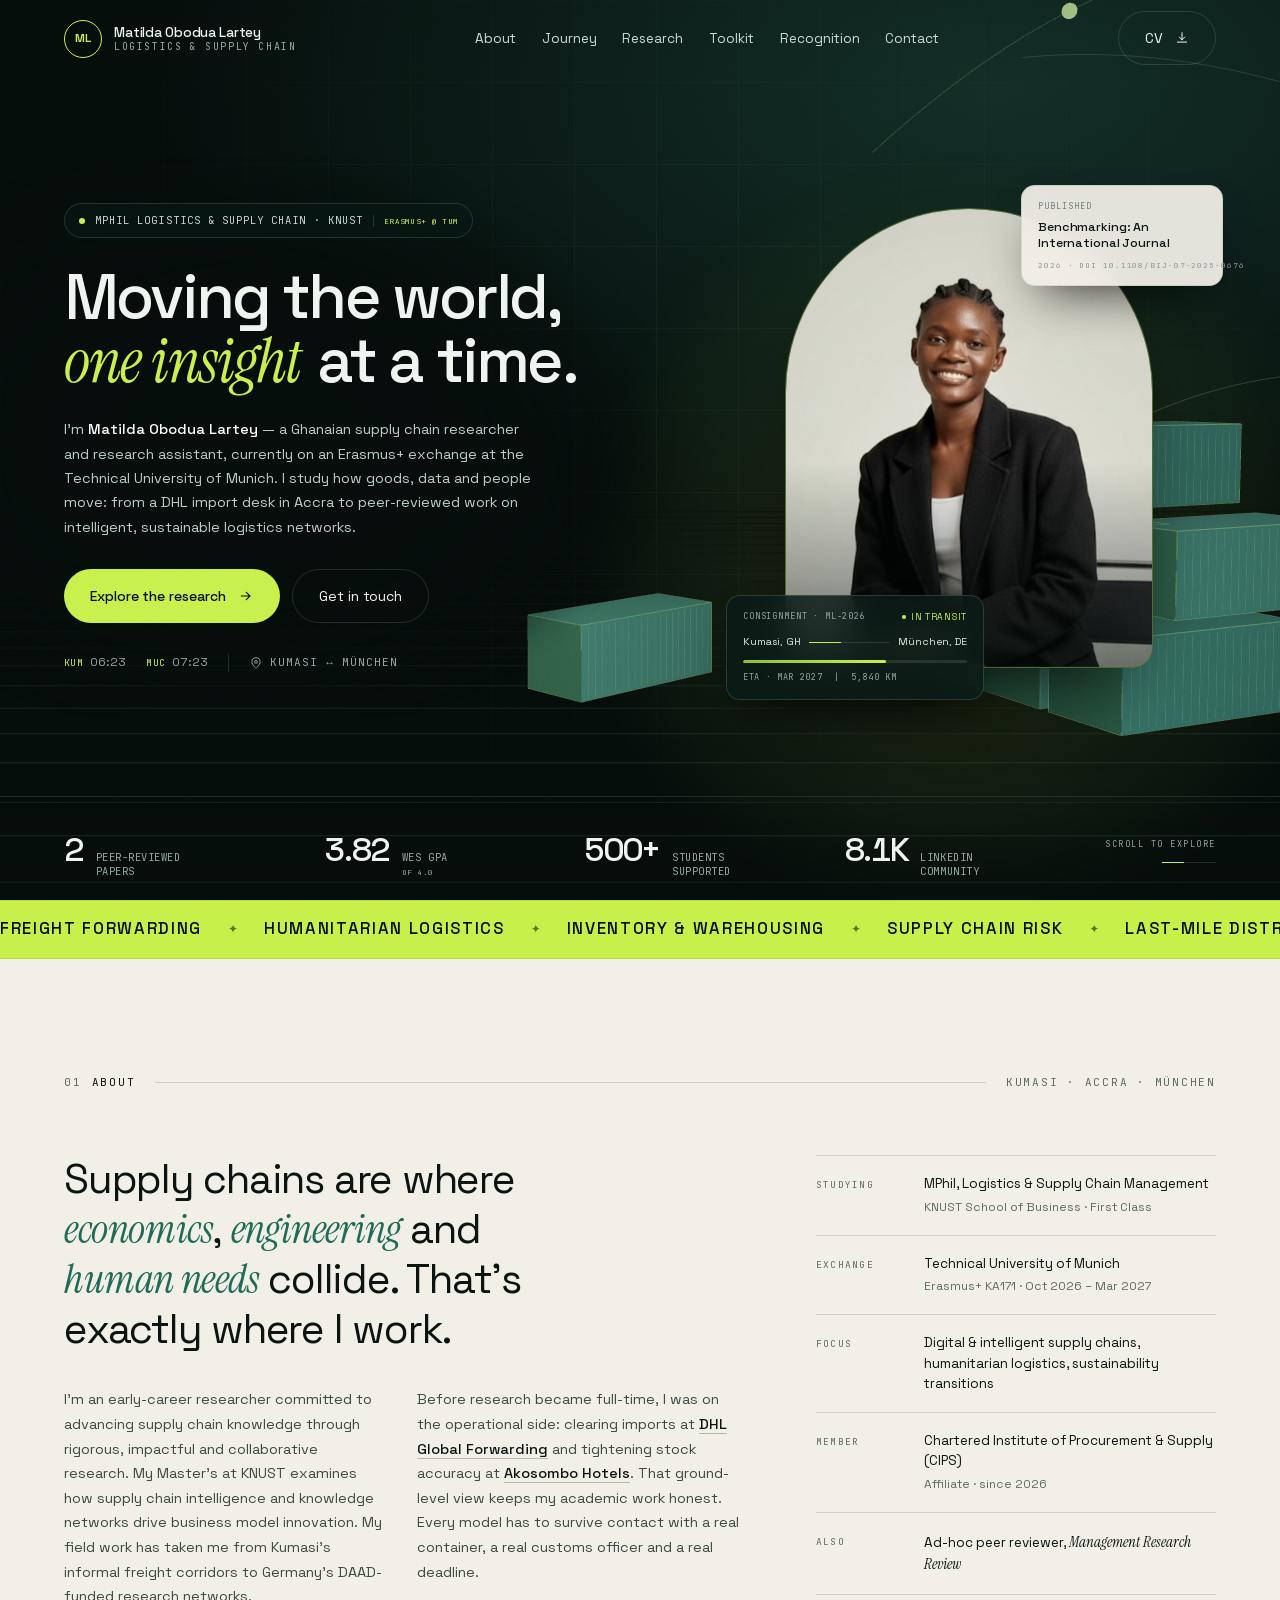
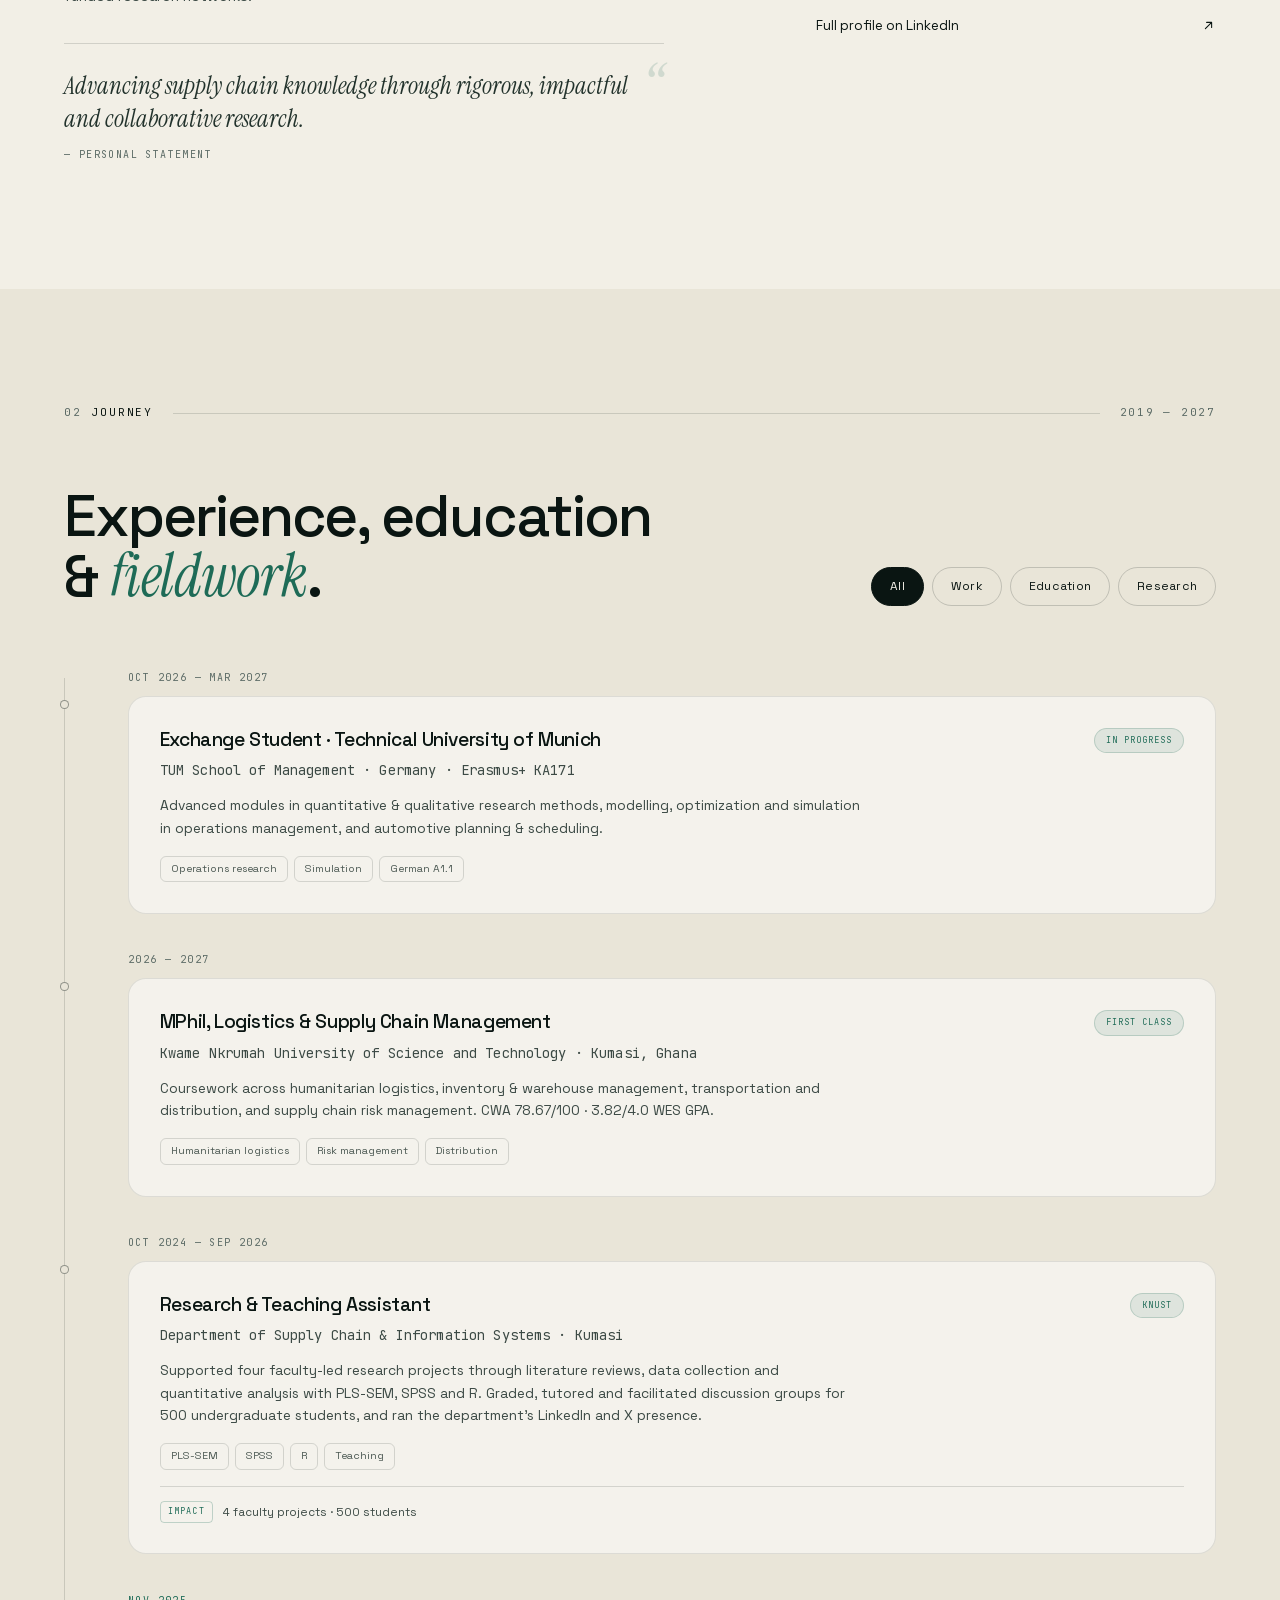
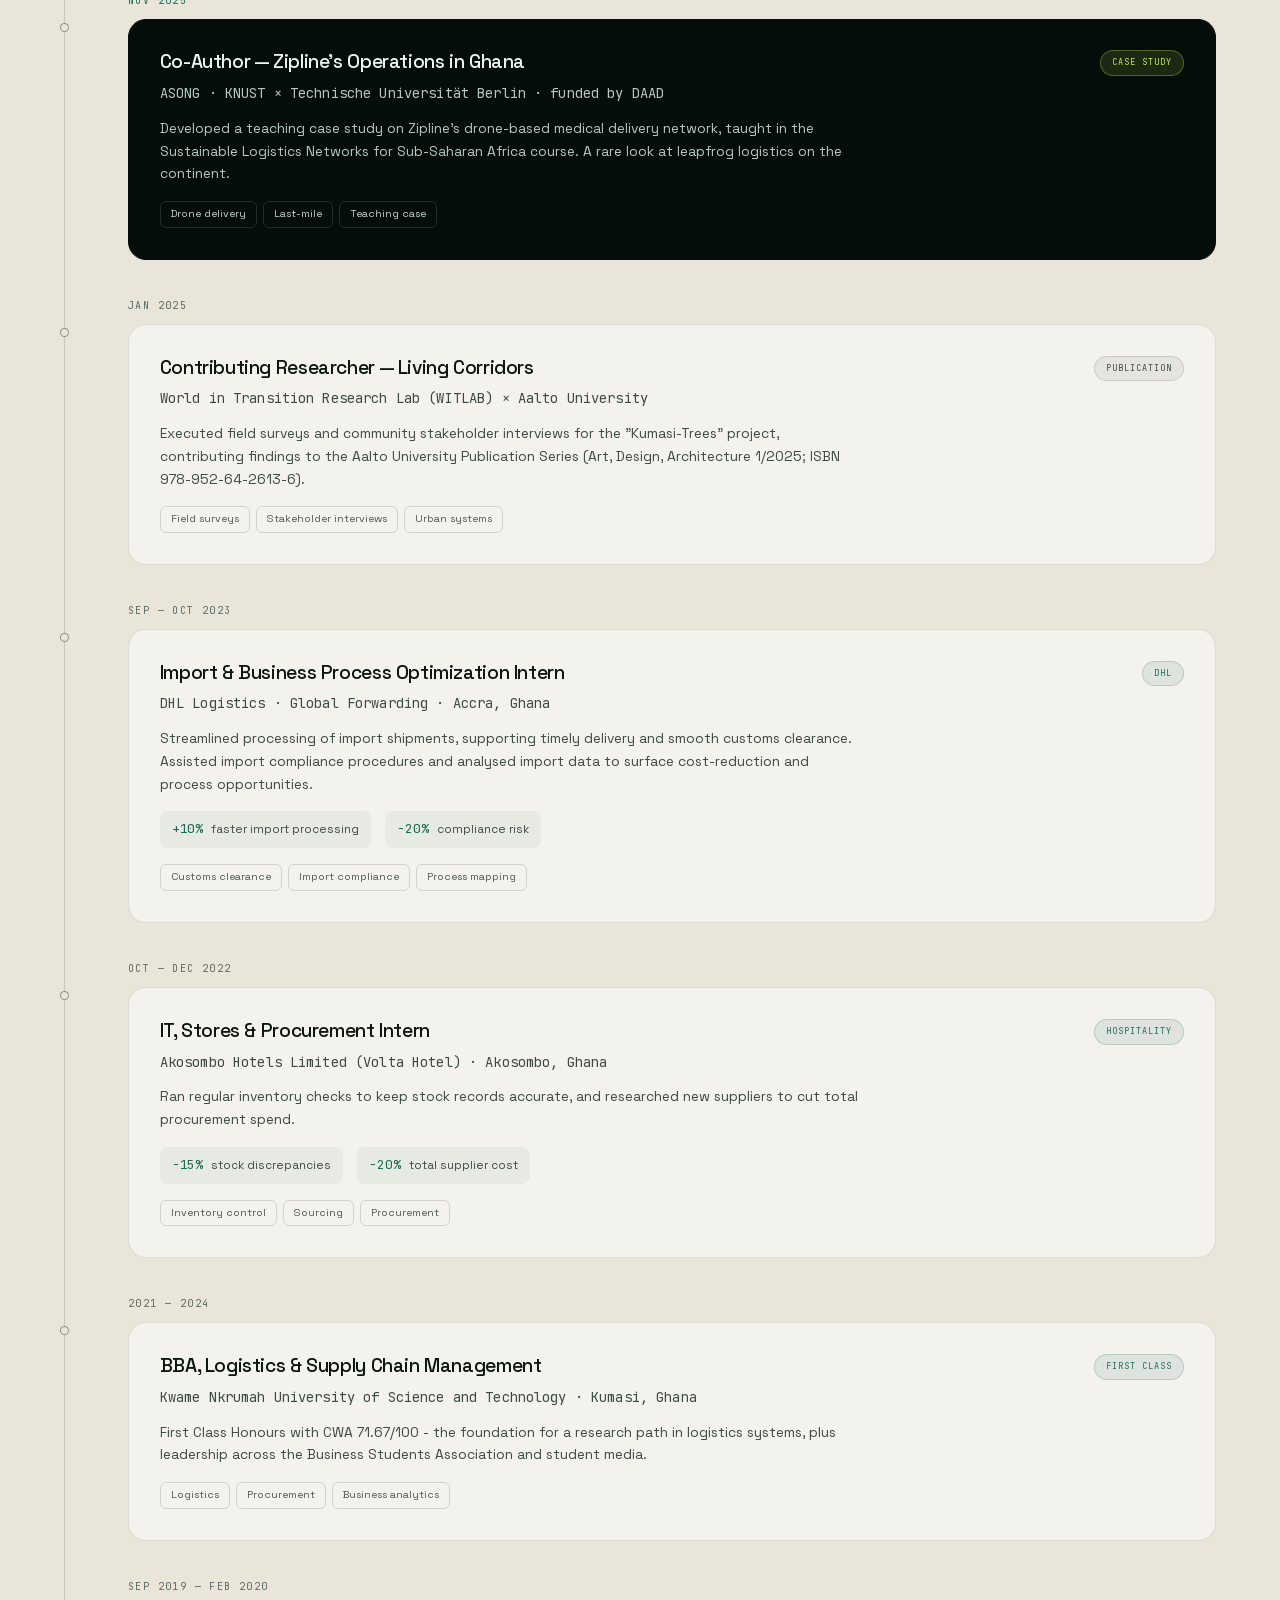
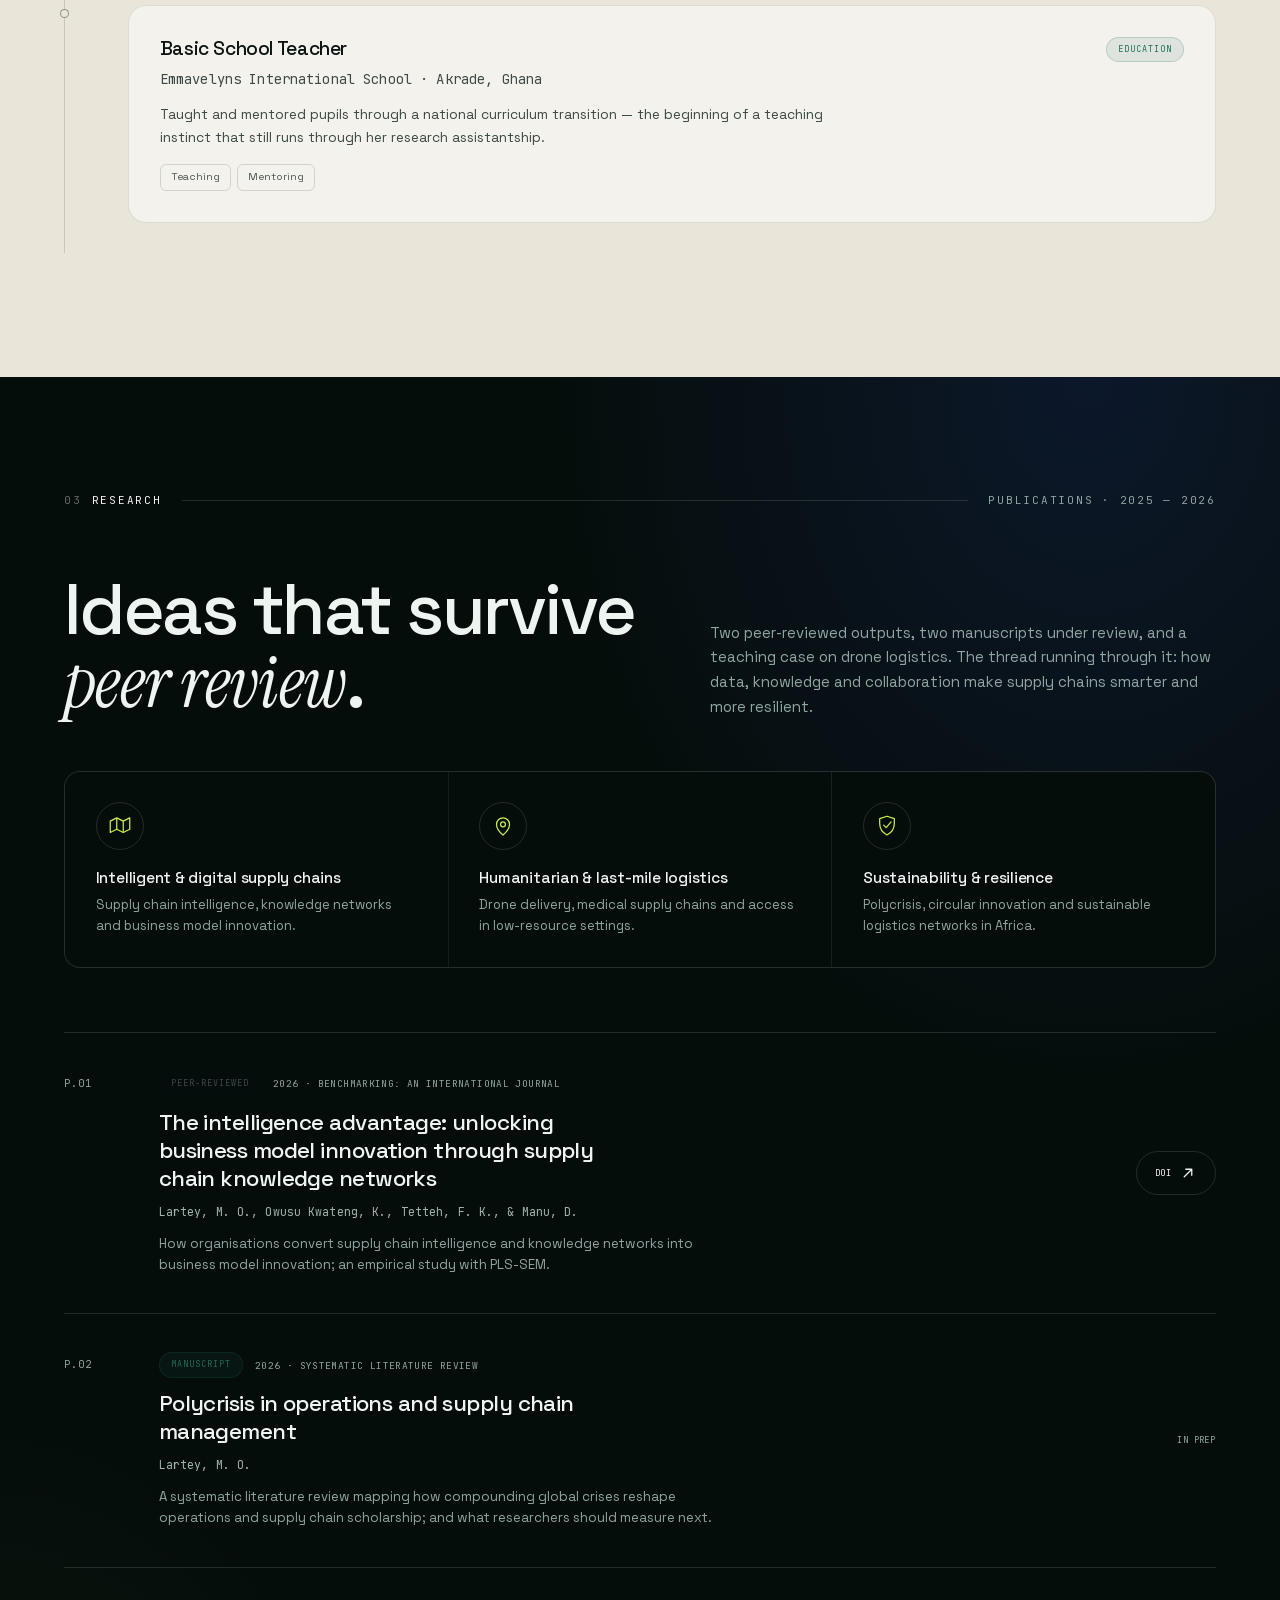
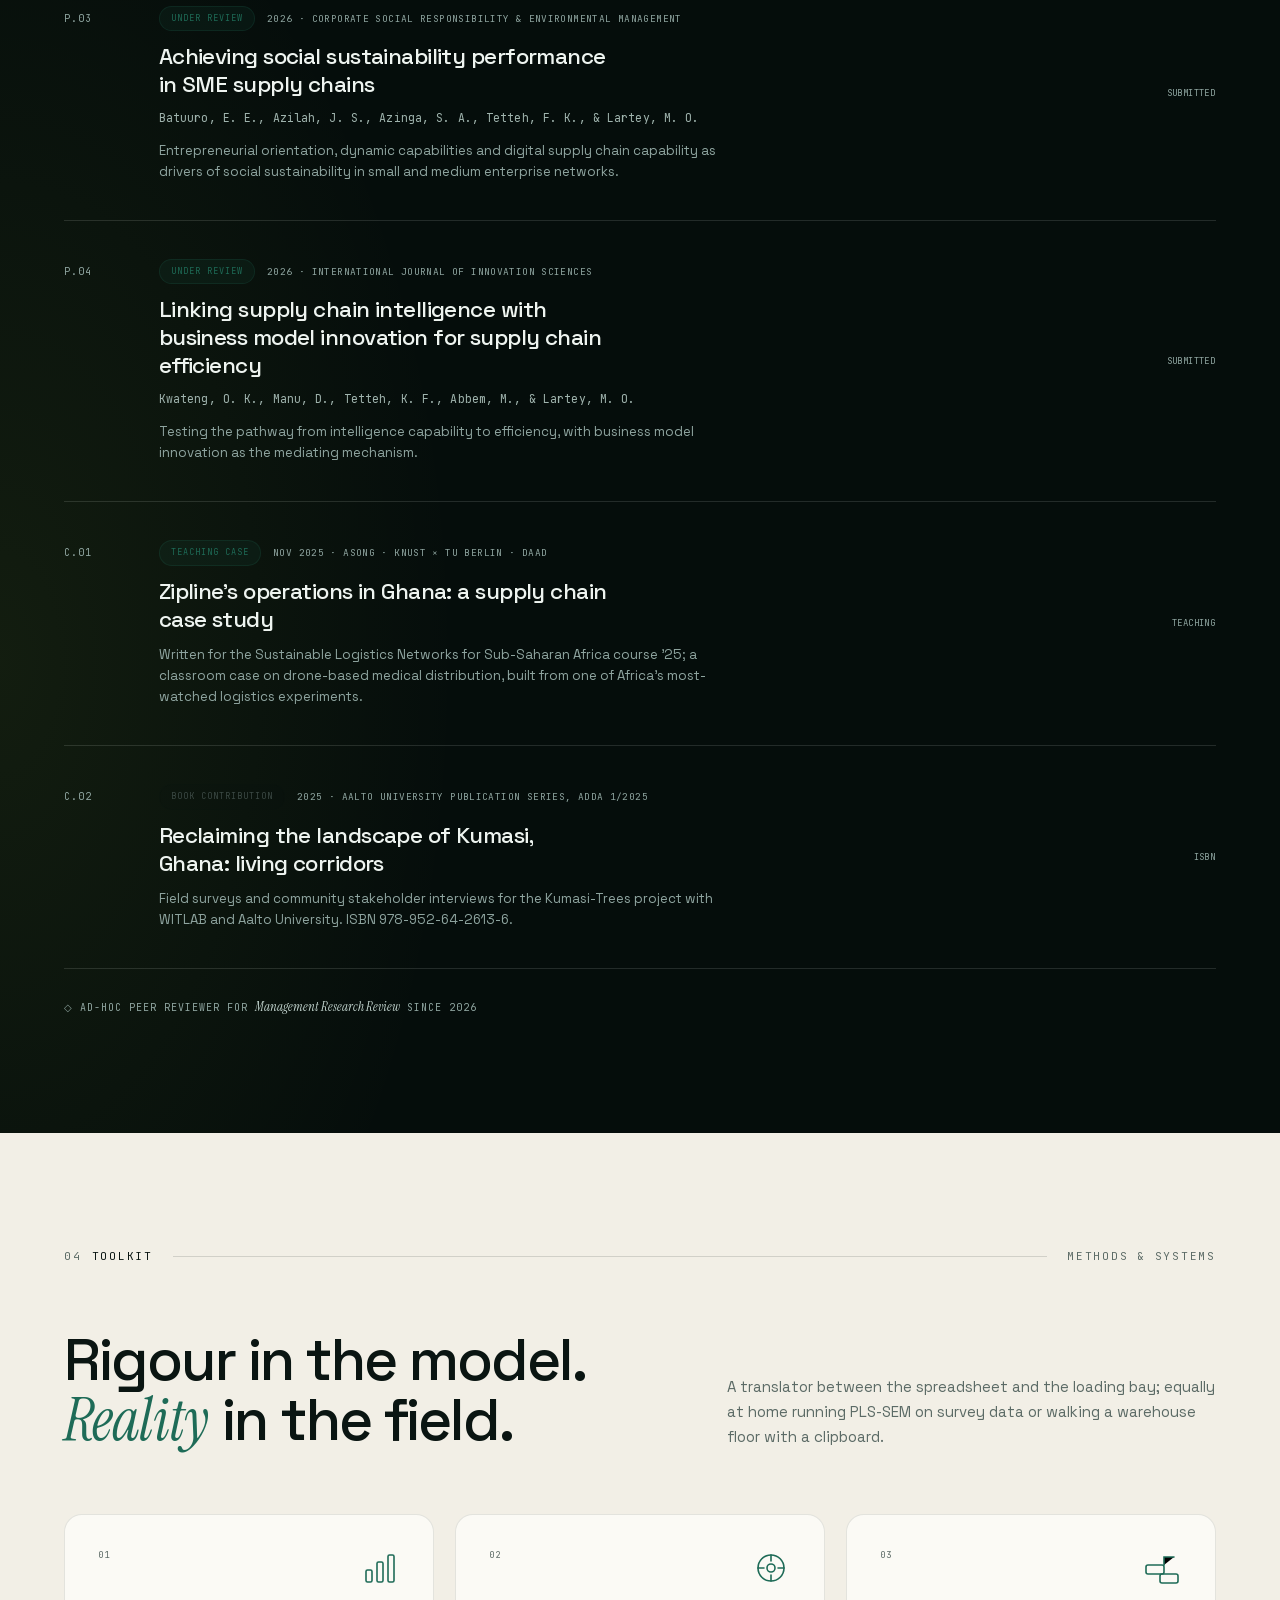
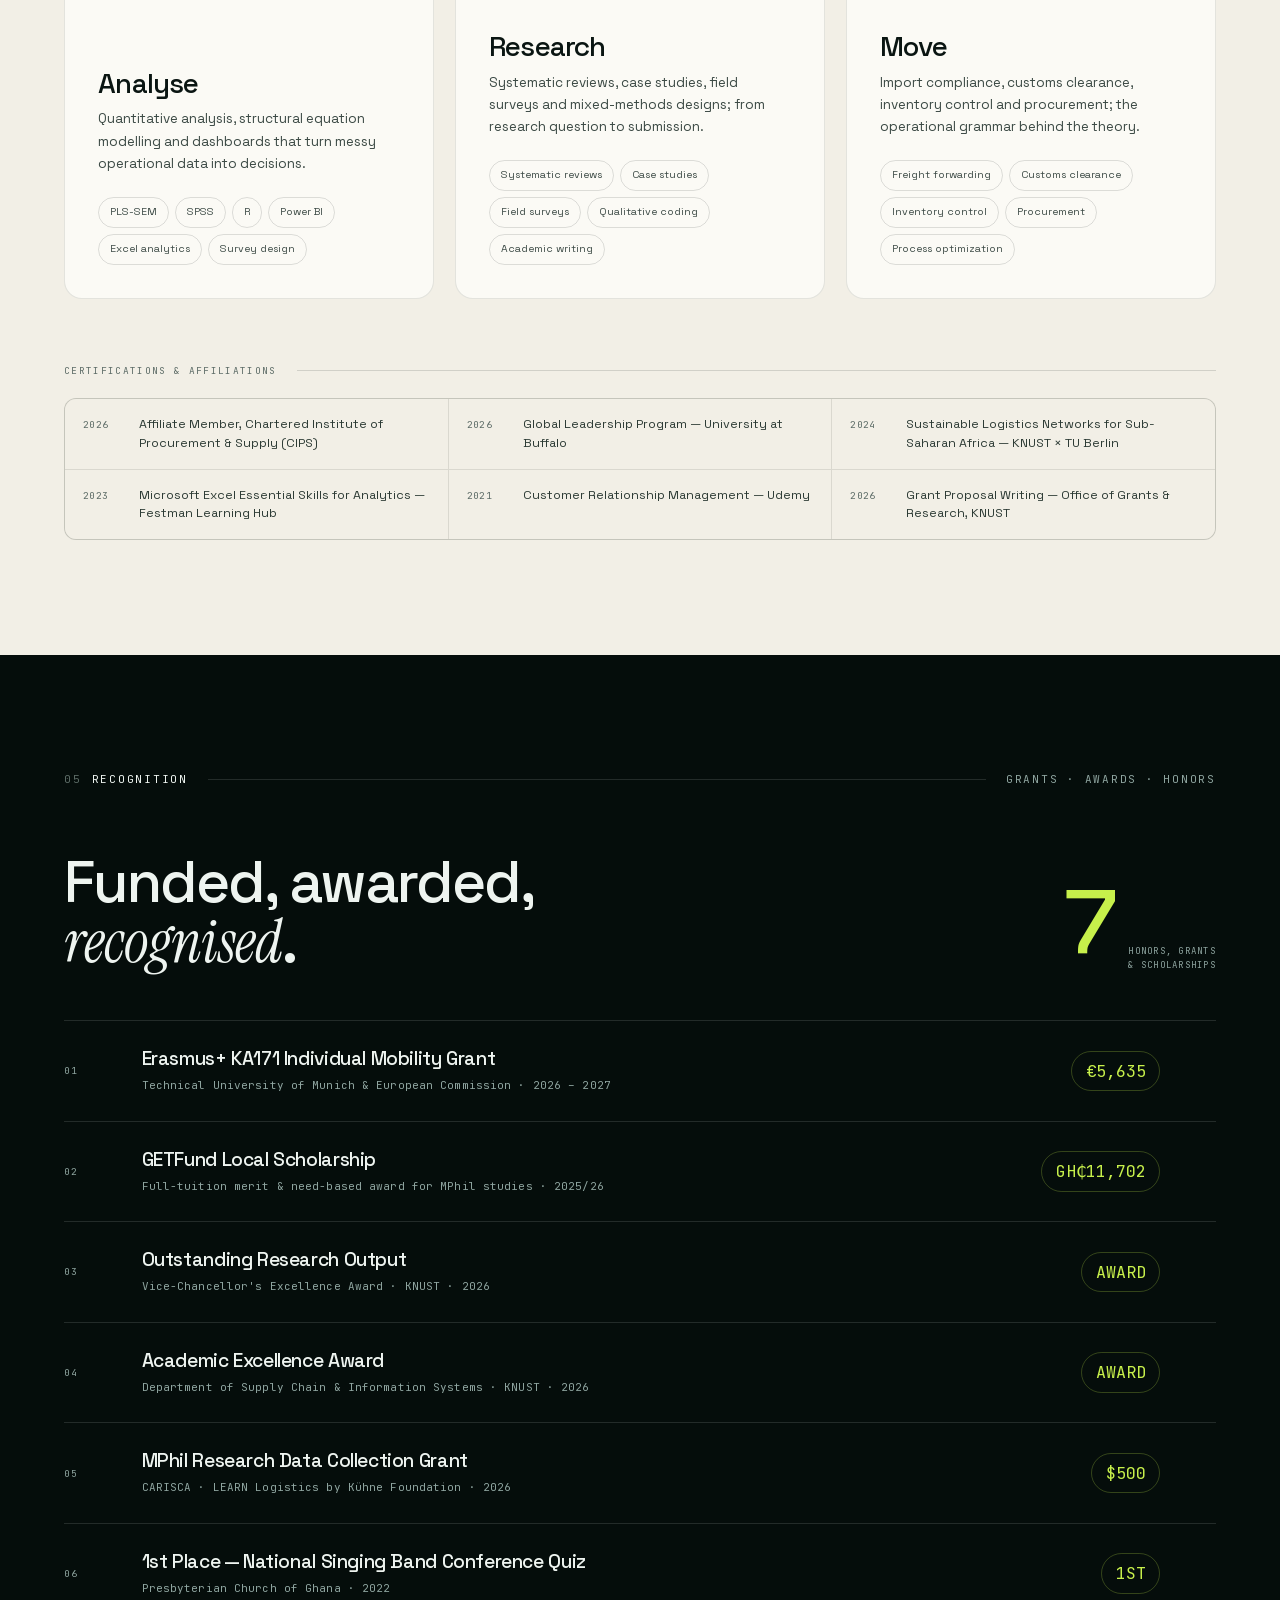
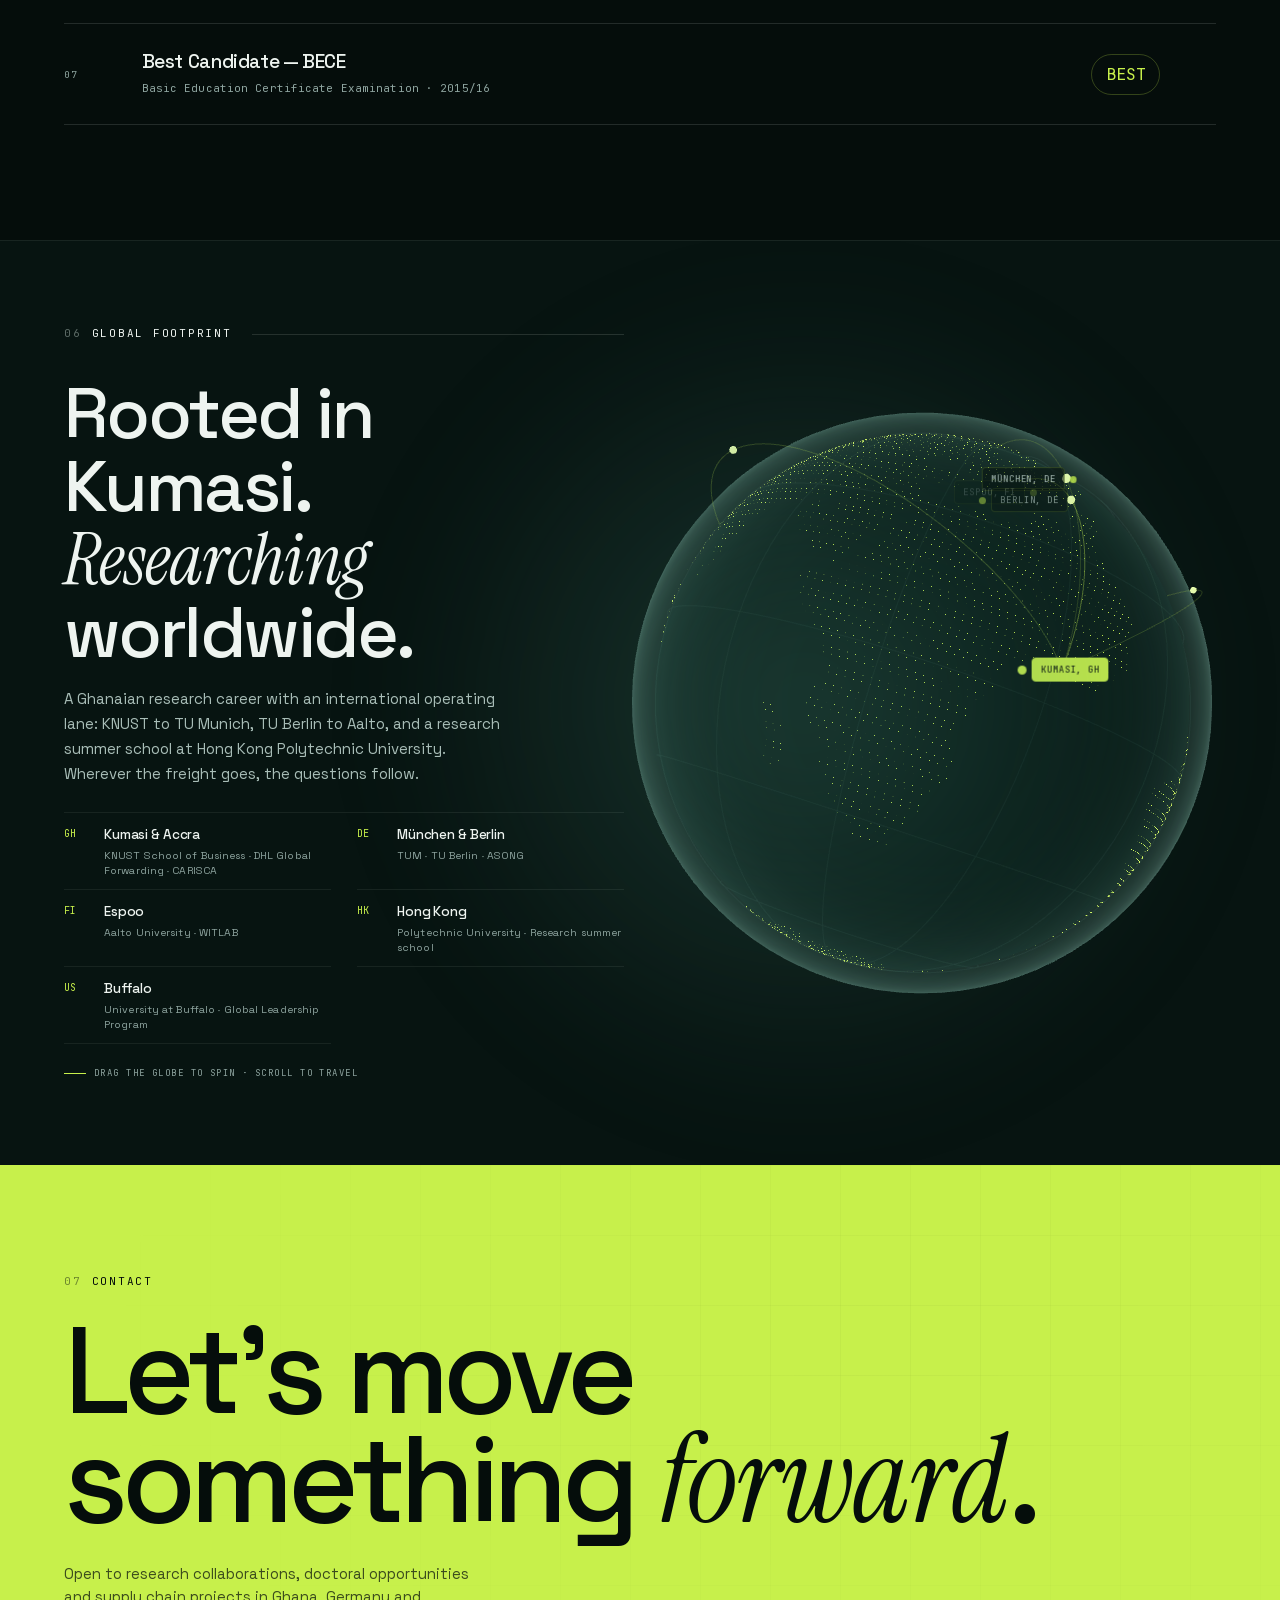
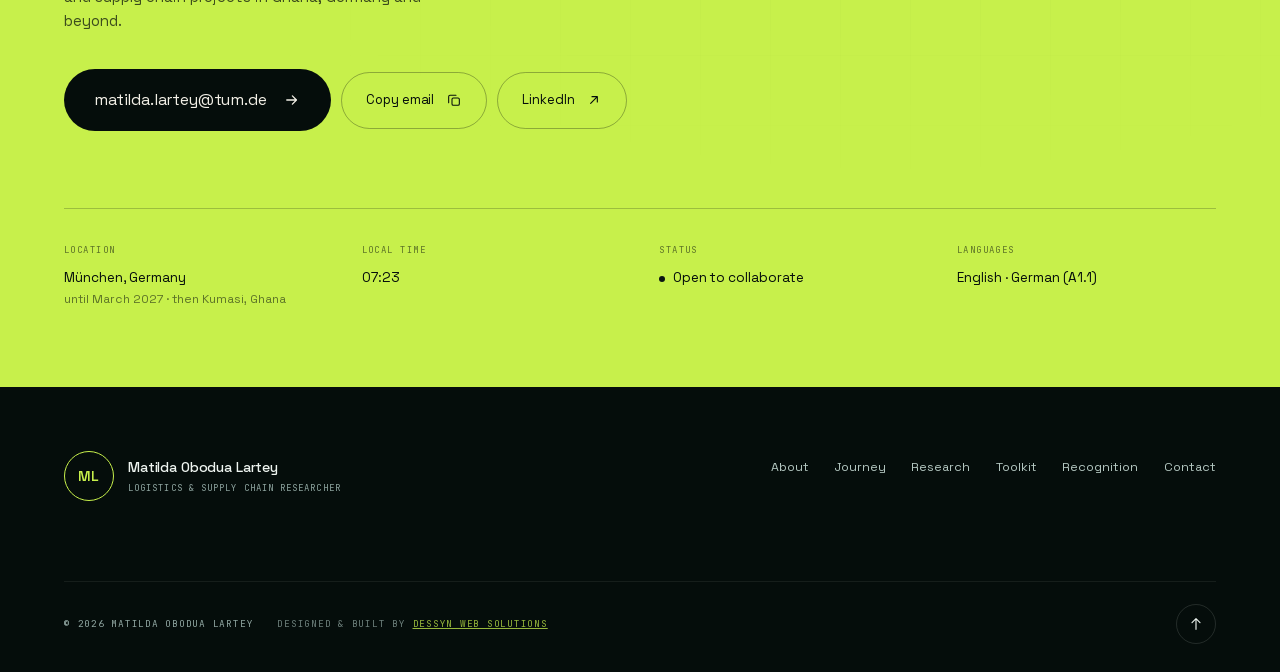
==== index.html @ 4ebda631 "Refactor code structure for improved readability and maintainability" ====
﻿<!DOCTYPE html>
<html lang="en">
<head>
<meta charset="utf-8">
<meta name="viewport" content="width=device-width, initial-scale=1">
<title>Matilda Obodua Lartey — Logistics & Supply Chain Researcher</title>
<meta name="description" content="Matilda Obodua Lartey — MPhil Logistics & Supply Chain Management researcher at KNUST, Erasmus+ exchange scholar at TU Munich. Research on intelligent, sustainable and resilient supply chains.">
<meta name="theme-color" content="#050D0B">
<meta property="og:title" content="Matilda Obodua Lartey — Logistics & Supply Chain Researcher">
<meta property="og:description" content="Moving the world, one link at a time. Research, freight operations and supply chain insight from Accra to Munich.">
<meta property="og:type" content="website">
<link rel="icon" href="data:image/svg+xml,%3Csvg xmlns='http://www.w3.org/2000/svg' viewBox='0 0 64 64'%3E%3Crect width='64' height='64' rx='16' fill='%23050D0B'/%3E%3Cpath d='M14 46V18h6l12 16 12-16h6v28h-6V29L32 44 20 29v17z' fill='%23C7F04B'/%3E%3C/svg%3E">
<link rel="stylesheet" href="src/fonts.css">
<link rel="stylesheet" href="src/styles.css">
</head>
<body>

<div class="grain" aria-hidden="true"></div>

<!-- ============ PRELOADER ============ -->
<div class="preloader" id="preloader" aria-hidden="true">
  <div class="pre-inner">
    <div class="pre-mark">
      <span class="pre-name">Matilda Obodua Lartey</span>
      <span class="pre-meta">Logistics &amp; Supply Chain · Portfolio 2026</span>
    </div>
    <div class="pre-bar"><span id="preBar"></span></div>
    <div class="pre-foot">
      <span id="preNum">00</span>
      <span class="pre-tag">Routing your visit…</span>
    </div>
  </div>
</div>

<div class="progress" aria-hidden="true"><span id="scrollProgress"></span></div>

<!-- ============ NAV ============ -->
<header class="nav" id="nav">
  <a class="brand" href="#top" aria-label="Matilda Obodua Lartey — home">
    <span class="brand-mark">ML</span>
    <span class="brand-text">
      <strong>Matilda Obodua Lartey</strong>
      <em>Logistics &amp; Supply Chain</em>
    </span>
  </a>

  <nav class="nav-links" aria-label="Primary">
    <a href="#about">About</a>
    <a href="#journey">Journey</a>
    <a href="#research">Research</a>
    <a href="#toolkit">Toolkit</a>
    <a href="#recognition">Recognition</a>
    <a href="#contact">Contact</a>
  </nav>
<div class="nav-actions">
  <a class="btn btn-cv"
     href="public/Matilda_Obodua_Lartey_CV.pdf"
     download="Matilda_Obodua_Lartey_CV.pdf"
     data-magnetic>
      <span>CV</span>
      <svg viewBox="0 0 24 24" width="14" height="14" aria-hidden="true"><path d="M12 3v12m0 0 4.5-4.5M12 15l-4.5-4.5M4 19h16" fill="none" stroke="currentColor" stroke-width="1.7" stroke-linecap="round" stroke-linejoin="round"/></svg>
    </a>
    <button class="burger" id="burger" aria-label="Open menu" aria-expanded="false">
      <span></span><span></span>
    </button>
  </div>
</header>

<div class="menu" id="menu" aria-hidden="true">
  <div class="menu-inner">
    <a href="#about"><span>01</span>About</a>
    <a href="#journey"><span>02</span>Journey</a>
    <a href="#research"><span>03</span>Research</a>
    <a href="#toolkit"><span>04</span>Toolkit</a>
    <a href="#recognition"><span>05</span>Recognition</a>
    <a href="#contact"><span>06</span>Contact</a>
  </div>
  <div class="menu-foot">
    <a href="mailto:matilda.lartey@tum.de">matilda.lartey@tum.de</a>
    <a href="https://www.linkedin.com/in/matilda-obodua-lartey/" target="_blank" rel="noopener">LinkedIn ↗</a>
  </div>
</div>

<main id="top">

<!-- ============ HERO ============ -->
<section class="hero" id="hero">
  <div class="hero-canvas" id="heroCanvas" aria-hidden="true"></div>
  <div class="hero-glow" aria-hidden="true"></div>
  <div class="hero-grid" aria-hidden="true"></div>

  <div class="wrap hero-wrap">
    <div class="hero-copy">
      <div class="eyebrow reveal" data-d="0">
        <span class="dot-live"></span>
        <span>MPhil Logistics &amp; Supply Chain · KNUST</span>
        <span class="sep"></span>
        <span class="mono">Erasmus+ @ TUM</span>
      </div>

      <h1 class="hero-title">
        <span class="line"><span class="w" data-d="0">Moving</span> <span class="w" data-d="1">the</span> <span class="w" data-d="2">world,</span></span>
        <span class="line"><span class="w serif" data-d="3">one&nbsp;insight</span> <span class="w" data-d="4">at</span> <span class="w" data-d="5">a</span> <span class="w" data-d="6">time.</span></span>
      </h1>

      <p class="hero-lead reveal" data-d="6">
        I'm <strong>Matilda Obodua Lartey</strong> — a Ghanaian supply chain researcher and
        research assistant, currently on an Erasmus+ exchange at the Technical University of Munich.
        I study how goods, data and people move: from a DHL import desk in Accra to peer-reviewed
        work on intelligent, sustainable logistics networks.
      </p>

      <div class="hero-cta reveal" data-d="7">
        <a class="btn btn-primary" href="#research" data-magnetic>
          <span>Explore the research</span>
          <svg viewBox="0 0 24 24" width="16" height="16" aria-hidden="true"><path d="M5 12h13m0 0-5.5-5.5M18 12l-5.5 5.5" fill="none" stroke="currentColor" stroke-width="1.7" stroke-linecap="round" stroke-linejoin="round"/></svg>
        </a>
        <a class="btn btn-ghost" href="#contact" data-magnetic>
          <span>Get in touch</span>
        </a>
      </div>

      <div class="hero-meta reveal" data-d="8">
        <div class="clock"><span class="mono">KUM</span> <span id="clockAccra">--:--</span></div>
        <div class="clock"><span class="mono">MUC</span> <span id="clockMunich">--:--</span></div>
        <div class="meta-note">
          <svg viewBox="0 0 24 24" width="14" height="14" aria-hidden="true"><path d="M12 21s7-5.6 7-11a7 7 0 1 0-14 0c0 5.4 7 11 7 11Z" fill="none" stroke="currentColor" stroke-width="1.6"/><circle cx="12" cy="10" r="2.4" fill="none" stroke="currentColor" stroke-width="1.6"/></svg>
          Kumasi ↔ München
        </div>
      </div>
    </div>

    <div class="hero-visual">
      <div class="portrait-wrap reveal-visual">
        <div class="portrait-card" id="portraitCard">
          <div class="portrait-img">
            <img src="public/img/portrait-4x5.jpg" alt="Portrait of Matilda Obodua Lartey" width="1000" height="1250" fetchpriority="high">
          </div>
          <div class="portrait-sheen" aria-hidden="true"></div>
          <div class="portrait-tag"><span class="dot-live"></span> Open to research collaborations</div>
        </div>

        <div class="float-card shipment" data-float>
          <div class="ship-head">
            <span class="mono">CONSIGNMENT · ML-2026</span>
            <span class="status">In transit</span>
          </div>
          <div class="ship-route">
            <span>Kumasi, GH</span>
            <span class="route-line"><i></i></span>
            <span>München, DE</span>
          </div>
          <div class="ship-bar"><span style="width:64%"></span></div>
          <div class="ship-foot mono">ETA · MAR 2027 &nbsp;|&nbsp; 5,840 km</div>
        </div>

        <div class="float-card badge-pub" data-float>
          <span class="mono">PUBLISHED</span>
          <strong>Benchmarking: An<br>International Journal</strong>
          <span class="mono dim">2026 · DOI 10.1108/BIJ-07-2025-0676</span>
        </div>
      </div>
    </div>
  </div>

  <div class="hero-stats">
    <div class="wrap stats-wrap">
      <div class="stat" data-reveal>
        <span class="stat-num" data-count="2" data-suffix="">0</span>
        <span class="stat-label">Peer-reviewed<br>papers</span>
      </div>
      <div class="stat" data-reveal data-d="1">
        <span class="stat-num" data-count="3.82" data-decimals="2">0</span>
        <span class="stat-label">WES GPA<br><span class="mono dim">of 4.0</span></span>
      </div>
      <div class="stat" data-reveal data-d="2">
        <span class="stat-num" data-count="500" data-suffix="+">0</span>
        <span class="stat-label">Students<br>supported</span>
      </div>
      <div class="stat" data-reveal data-d="3">
        <span class="stat-num" data-count="8.1" data-decimals="1" data-suffix="K">0</span>
        <span class="stat-label">LinkedIn<br>community</span>
      </div>
      <div class="stat scroll-cue" data-reveal data-d="4">
        <span class="scroll-label mono">SCROLL TO EXPLORE</span>
        <span class="scroll-line"><i></i></span>
      </div>
    </div>
  </div>
</section>

<!-- ============ MARQUEE ============ -->
<div class="marquee" aria-hidden="true">
  <div class="marquee-track">
    <span>Freight forwarding</span><i>✦</i><span>Humanitarian logistics</span><i>✦</i><span>Inventory &amp; warehousing</span><i>✦</i><span>Supply chain risk</span><i>✦</i><span>Last-mile distribution</span><i>✦</i><span>Digital logistics</span><i>✦</i><span>Sustainable networks</span><i>✦</i><span>Supply chain analytics</span><i>✦</i>
    <span>Freight forwarding</span><i>✦</i><span>Humanitarian logistics</span><i>✦</i><span>Inventory &amp; warehousing</span><i>✦</i><span>Supply chain risk</span><i>✦</i><span>Last-mile distribution</span><i>✦</i><span>Digital logistics</span><i>✦</i><span>Sustainable networks</span><i>✦</i><span>Supply chain analytics</span><i>✦</i>
  </div>
</div>

<!-- ============ ABOUT ============ -->
<section class="about light" id="about">
  <div class="wrap">
    <div class="sec-head">
      <span class="kicker" data-reveal><i>01</i> About</span>
      <span class="rule" data-reveal data-d="1"></span>
      <span class="kicker right mono" data-reveal data-d="2">Kumasi · Accra · München</span>
    </div>

    <div class="about-grid">
      <div class="about-left">
        <h2 class="statement" data-reveal>
          Supply chains are where <em>economics</em>, <em>engineering</em> and
          <em>human needs</em> collide. That's exactly where I work.
        </h2>
        <div class="about-body" data-reveal data-d="1">
          <p>
            I'm an early-career researcher committed to advancing supply chain knowledge through
            rigorous, impactful and collaborative research. My Master's at KNUST examines how
            supply chain intelligence and knowledge networks drive business model innovation.
            My field work has taken me from Kumasi's informal freight corridors to Germany's
            DAAD-funded research networks.
          </p>
          <p>
            Before research became full-time, I was on the operational side: clearing imports at
            <strong>DHL Global Forwarding</strong> and tightening stock accuracy at
            <strong>Akosombo Hotels</strong>. That ground-level view keeps my academic work honest.            Every model has to survive contact with a real container, a real customs officer and a real deadline.
          </p>
        </div>

        <blockquote class="pull" data-reveal data-d="2">
          <span class="qmark">“</span>
          Advancing supply chain knowledge through rigorous, impactful and collaborative research.
          <cite>— Personal statement</cite>
        </blockquote>
      </div>

      <aside class="about-right">
        <div class="fact" data-reveal>
          <span class="fact-k">Studying</span>
          <span class="fact-v">MPhil, Logistics &amp; Supply Chain Management<br><span class="dim">KNUST School of Business · First Class</span></span>
        </div>
        <div class="fact" data-reveal data-d="1">
          <span class="fact-k">Exchange</span>
          <span class="fact-v">Technical University of Munich<br><span class="dim">Erasmus+ KA171 · Oct 2026 – Mar 2027</span></span>
        </div>
        <div class="fact" data-reveal data-d="2">
          <span class="fact-k">Focus</span>
          <span class="fact-v">Digital &amp; intelligent supply chains, humanitarian logistics, sustainability transitions</span>
        </div>
        <div class="fact" data-reveal data-d="3">
          <span class="fact-k">Member</span>
          <span class="fact-v">Chartered Institute of Procurement &amp; Supply (CIPS)<br><span class="dim">Affiliate · since 2026</span></span>
        </div>
        <div class="fact" data-reveal data-d="4">
          <span class="fact-k">Also</span>
          <span class="fact-v">Ad-hoc peer reviewer, <em>Management Research Review</em></span>
        </div>
        <a class="fact-link" href="https://www.linkedin.com/in/matilda-obodua-lartey/" target="_blank" rel="noopener" data-reveal data-d="5">
          <span>Full profile on LinkedIn</span>
          <svg viewBox="0 0 24 24" width="15" height="15" aria-hidden="true"><path d="M7 17 17 7M17 7H9m8 0v8" fill="none" stroke="currentColor" stroke-width="1.7" stroke-linecap="round" stroke-linejoin="round"/></svg>
        </a>
      </aside>
    </div>
  </div>
</section>

<!-- ============ JOURNEY ============ -->
<section class="journey light" id="journey">
  <div class="wrap">
    <div class="sec-head">
      <span class="kicker" data-reveal><i>02</i> Journey</span>
      <span class="rule" data-reveal data-d="1"></span>
      <span class="kicker right mono" data-reveal data-d="2">2019 — 2027</span>
    </div>

    <div class="journey-top">
      <h2 class="h2" data-reveal>Experience, education<br>&amp; <em>fieldwork</em>.</h2>
      <div class="filters" data-reveal data-d="1" role="tablist" aria-label="Filter journey">
        <button class="chip is-active" data-filter="all">All</button>
        <button class="chip" data-filter="work">Work</button>
        <button class="chip" data-filter="education">Education</button>
        <button class="chip" data-filter="research">Research</button>
      </div>
    </div>

    <div class="timeline" id="timeline">
      <div class="rail"><span class="rail-fill" id="railFill"></span></div>

      <article class="tl-item" data-cat="education" data-reveal>
        <div class="tl-dot"></div>
        <div class="tl-date mono">OCT 2026 — MAR 2027</div>
        <div class="tl-card">
          <div class="tl-head">
            <h3>Exchange Student · Technical University of Munich</h3>
            <span class="tag">In progress</span>
          </div>
          <p class="tl-org">TUM School of Management · Germany · Erasmus+ KA171</p>
          <p>Advanced modules in quantitative &amp; qualitative research methods, modelling, optimization and simulation in operations management, and automotive planning &amp; scheduling.</p>
          <div class="tl-tags"><span>Operations research</span><span>Simulation</span><span>German A1.1</span></div>
        </div>
      </article>

      <article class="tl-item" data-cat="education" data-reveal>
        <div class="tl-dot"></div>
        <div class="tl-date mono">2026 — 2027</div>
        <div class="tl-card">
          <div class="tl-head">
            <h3>MPhil, Logistics &amp; Supply Chain Management</h3>
            <span class="tag">First Class</span>
          </div>
          <p class="tl-org">Kwame Nkrumah University of Science and Technology · Kumasi, Ghana</p>
          <p>Coursework across humanitarian logistics, inventory &amp; warehouse management, transportation and distribution, and supply chain risk management. CWA 78.67/100 · 3.82/4.0 WES GPA.</p>
          <div class="tl-tags"><span>Humanitarian logistics</span><span>Risk management</span><span>Distribution</span></div>
        </div>
      </article>

      <article class="tl-item" data-cat="work" data-reveal>
        <div class="tl-dot"></div>
        <div class="tl-date mono">OCT 2024 — SEP 2026</div>
        <div class="tl-card">
          <div class="tl-head">
            <h3>Research &amp; Teaching Assistant</h3>
            <span class="tag">KNUST</span>
          </div>
          <p class="tl-org">Department of Supply Chain &amp; Information Systems · Kumasi</p>
          <p>Supported four faculty-led research projects through literature reviews, data collection and quantitative analysis with PLS-SEM, SPSS and R. Graded, tutored and facilitated discussion groups for 500 undergraduate students, and ran the department's LinkedIn and X presence.</p>
          <div class="tl-tags"><span>PLS-SEM</span><span>SPSS</span><span>R</span><span>Teaching</span></div>
          <div class="metric"><span class="mono">IMPACT</span> 4 faculty projects · 500 students</div>
        </div>
      </article>

      <article class="tl-item tl-featured" data-cat="research" data-reveal>
        <div class="tl-dot"></div>
        <div class="tl-date mono">NOV 2025</div>
        <div class="tl-card">
          <div class="tl-head">
            <h3>Co-Author — Zipline's Operations in Ghana</h3>
            <span class="tag alt">Case study</span>
          </div>
          <p class="tl-org">ASONG · KNUST × Technische Universität Berlin · funded by DAAD</p>
          <p>Developed a teaching case study on Zipline's drone-based medical delivery network, taught in the Sustainable Logistics Networks for Sub-Saharan Africa course. A rare look at leapfrog logistics on the continent.</p>
          <div class="tl-tags"><span>Drone delivery</span><span>Last-mile</span><span>Teaching case</span></div>
        </div>
      </article>

      <article class="tl-item" data-cat="research" data-reveal>
        <div class="tl-dot"></div>
        <div class="tl-date mono">JAN 2025</div>
        <div class="tl-card">
          <div class="tl-head">
            <h3>Contributing Researcher — Living Corridors</h3>
            <span class="tag alt">Publication</span>
          </div>
          <p class="tl-org">World in Transition Research Lab (WITLAB) × Aalto University</p>
          <p>Executed field surveys and community stakeholder interviews for the "Kumasi-Trees" project, contributing findings to the Aalto University Publication Series (Art, Design, Architecture 1/2025; ISBN 978-952-64-2613-6).</p>
          <div class="tl-tags"><span>Field surveys</span><span>Stakeholder interviews</span><span>Urban systems</span></div>
        </div>
      </article>

      <article class="tl-item" data-cat="work" data-reveal>
        <div class="tl-dot"></div>
        <div class="tl-date mono">SEP — OCT 2023</div>
        <div class="tl-card">
          <div class="tl-head">
            <h3>Import &amp; Business Process Optimization Intern</h3>
            <span class="tag">DHL</span>
          </div>
          <p class="tl-org">DHL Logistics · Global Forwarding · Accra, Ghana</p>
          <p>Streamlined processing of import shipments, supporting timely delivery and smooth customs clearance. Assisted import compliance procedures and analysed import data to surface cost-reduction and process opportunities.</p>
          <div class="tl-impacts">
            <div><span class="mono">+10%</span> faster import processing</div>
            <div><span class="mono">−20%</span> compliance risk</div>
          </div>
          <div class="tl-tags"><span>Customs clearance</span><span>Import compliance</span><span>Process mapping</span></div>
        </div>
      </article>

      <article class="tl-item" data-cat="work" data-reveal>
        <div class="tl-dot"></div>
        <div class="tl-date mono">OCT — DEC 2022</div>
        <div class="tl-card">
          <div class="tl-head">
            <h3>IT, Stores &amp; Procurement Intern</h3>
            <span class="tag">Hospitality</span>
          </div>
          <p class="tl-org">Akosombo Hotels Limited (Volta Hotel) · Akosombo, Ghana</p>
          <p>Ran regular inventory checks to keep stock records accurate, and researched new suppliers to cut total procurement spend.</p>
          <div class="tl-impacts">
            <div><span class="mono">−15%</span> stock discrepancies</div>
            <div><span class="mono">−20%</span> total supplier cost</div>
          </div>
          <div class="tl-tags"><span>Inventory control</span><span>Sourcing</span><span>Procurement</span></div>
        </div>
      </article>

      <article class="tl-item" data-cat="education" data-reveal>
        <div class="tl-dot"></div>
        <div class="tl-date mono">2021 — 2024</div>
        <div class="tl-card">
          <div class="tl-head">
            <h3>BBA, Logistics &amp; Supply Chain Management</h3>
            <span class="tag">First Class</span>
          </div>
          <p class="tl-org">Kwame Nkrumah University of Science and Technology · Kumasi, Ghana</p>
          <p>First Class Honours with CWA 71.67/100 - the foundation for a research path in logistics systems, plus leadership across the Business Students Association and student media.</p>
          <div class="tl-tags"><span>Logistics</span><span>Procurement</span><span>Business analytics</span></div>
        </div>
      </article>

      <article class="tl-item" data-cat="work" data-reveal>
        <div class="tl-dot"></div>
        <div class="tl-date mono">SEP 2019 — FEB 2020</div>
        <div class="tl-card">
          <div class="tl-head">
            <h3>Basic School Teacher</h3>
            <span class="tag">Education</span>
          </div>
          <p class="tl-org">Emmavelyns International School · Akrade, Ghana</p>
          <p>Taught and mentored pupils through a national curriculum transition — the beginning of a teaching instinct that still runs through her research assistantship.</p>
          <div class="tl-tags"><span>Teaching</span><span>Mentoring</span></div>
        </div>
      </article>
    </div>
  </div>
</section>

<!-- ============ RESEARCH ============ -->
<section class="research dark" id="research">
  <div class="research-bg" aria-hidden="true"></div>
  <div class="wrap">
    <div class="sec-head">
      <span class="kicker" data-reveal><i>03</i> Research</span>
      <span class="rule" data-reveal data-d="1"></span>
      <span class="kicker right mono" data-reveal data-d="2">Publications · 2025 — 2026</span>
    </div>

    <div class="research-top">
      <h2 class="h2 xl" data-reveal>Ideas that survive<br><em>peer review</em>.</h2>
      <p class="lede" data-reveal data-d="1">
        Two peer-reviewed outputs, two manuscripts under review, and a teaching case on
        drone logistics. The thread running through it: how data, knowledge and
        collaboration make supply chains smarter and more resilient.
      </p>
    </div>

    <div class="themes">
      <div class="theme" data-reveal>
        <span class="theme-ico">
          <svg viewBox="0 0 32 32" width="26" height="26" aria-hidden="true"><path d="M4 24V10l8-4 8 4 8-4v14l-8 4-8-4-8 4Z" fill="none" stroke="currentColor" stroke-width="1.5" stroke-linejoin="round"/><path d="M12 6v14m8-10v14" fill="none" stroke="currentColor" stroke-width="1.5"/></svg>
        </span>
        <h3>Intelligent &amp; digital supply chains</h3>
        <p>Supply chain intelligence, knowledge networks and business model innovation.</p>
      </div>
      <div class="theme" data-reveal data-d="1">
        <span class="theme-ico">
          <svg viewBox="0 0 32 32" width="26" height="26" aria-hidden="true"><path d="M16 27s8-6.6 8-13a8 8 0 1 0-16 0c0 6.4 8 13 8 13Z" fill="none" stroke="currentColor" stroke-width="1.5"/><circle cx="16" cy="14" r="3" fill="none" stroke="currentColor" stroke-width="1.5"/></svg>
        </span>
        <h3>Humanitarian &amp; last-mile logistics</h3>
        <p>Drone delivery, medical supply chains and access in low-resource settings.</p>
      </div>
      <div class="theme" data-reveal data-d="2">
        <span class="theme-ico">
          <svg viewBox="0 0 32 32" width="26" height="26" aria-hidden="true"><path d="M16 27c6-3 9-8 9-14V7l-9-3-9 3v6c0 6 3 11 9 14Z" fill="none" stroke="currentColor" stroke-width="1.5" stroke-linejoin="round"/><path d="m12 15 3 3 6-7" fill="none" stroke="currentColor" stroke-width="1.5" stroke-linecap="round" stroke-linejoin="round"/></svg>
        </span>
        <h3>Sustainability &amp; resilience</h3>
        <p>Polycrisis, circular innovation and sustainable logistics networks in Africa.</p>
      </div>
    </div>

    <div class="papers">
      <article class="paper" data-reveal>
        <div class="paper-num mono">P.01</div>
        <div class="paper-main">
          <div class="paper-meta">
            <span class="tag alt">Peer-reviewed</span>
            <span class="mono dim">2026 · Benchmarking: An International Journal</span>
          </div>
          <h3>The intelligence advantage: unlocking business model innovation through supply chain knowledge networks</h3>
          <p class="authors">Lartey, M. O., Owusu Kwateng, K., Tetteh, F. K., &amp; Manu, D.</p>
          <p class="abs">How organisations convert supply chain intelligence and knowledge networks into business model innovation; an empirical study with PLS-SEM.</p>
        </div>
        <a class="paper-link" href="https://doi.org/10.1108/BIJ-07-2025-0676" target="_blank" rel="noopener" aria-label="Read the paper">
          <span class="mono">DOI</span>
          <svg viewBox="0 0 24 24" width="18" height="18" aria-hidden="true"><path d="M7 17 17 7M17 7H9m8 0v8" fill="none" stroke="currentColor" stroke-width="1.7" stroke-linecap="round" stroke-linejoin="round"/></svg>
        </a>
      </article>

      <article class="paper" data-reveal data-d="1">
        <div class="paper-num mono">P.02</div>
        <div class="paper-main">
          <div class="paper-meta">
            <span class="tag">Manuscript</span>
            <span class="mono dim">2026 · Systematic literature review</span>
          </div>
          <h3>Polycrisis in operations and supply chain management</h3>
          <p class="authors">Lartey, M. O.</p>
          <p class="abs">A systematic literature review mapping how compounding global crises reshape operations and supply chain scholarship; and what researchers should measure next.</p>
        </div>
        <div class="paper-link quiet" aria-hidden="true"><span class="mono">IN PREP</span></div>
      </article>

      <article class="paper" data-reveal>
        <div class="paper-num mono">P.03</div>
        <div class="paper-main">
          <div class="paper-meta">
            <span class="tag">Under review</span>
            <span class="mono dim">2026 · Corporate Social Responsibility &amp; Environmental Management</span>
          </div>
          <h3>Achieving social sustainability performance in SME supply chains</h3>
          <p class="authors">Batuuro, E. E., Azilah, J. S., Azinga, S. A., Tetteh, F. K., &amp; Lartey, M. O.</p>
          <p class="abs">Entrepreneurial orientation, dynamic capabilities and digital supply chain capability as drivers of social sustainability in small and medium enterprise networks.</p>
        </div>
        <div class="paper-link quiet" aria-hidden="true"><span class="mono">SUBMITTED</span></div>
      </article>

      <article class="paper" data-reveal data-d="1">
        <div class="paper-num mono">P.04</div>
        <div class="paper-main">
          <div class="paper-meta">
            <span class="tag">Under review</span>
            <span class="mono dim">2026 · International Journal of Innovation Sciences</span>
          </div>
          <h3>Linking supply chain intelligence with business model innovation for supply chain efficiency</h3>
          <p class="authors">Kwateng, O. K., Manu, D., Tetteh, K. F., Abbem, M., &amp; Lartey, M. O.</p>
          <p class="abs">Testing the pathway from intelligence capability to efficiency, with business model innovation as the mediating mechanism.</p>
        </div>
        <div class="paper-link quiet" aria-hidden="true"><span class="mono">SUBMITTED</span></div>
      </article>

      <article class="paper paper-case" data-reveal>
        <div class="paper-num mono">C.01</div>
        <div class="paper-main">
          <div class="paper-meta">
            <span class="tag">Teaching case</span>
            <span class="mono dim">Nov 2025 · ASONG · KNUST × TU Berlin · DAAD</span>
          </div>
          <h3>Zipline's operations in Ghana: a supply chain case study</h3>
          <p class="authored">Written for the Sustainable Logistics Networks for Sub-Saharan Africa course '25; a classroom case on drone-based medical distribution, built from one of Africa's most-watched logistics experiments.</p>
        </div>
        <div class="paper-link quiet" aria-hidden="true"><span class="mono">TEACHING</span></div>
      </article>

      <article class="paper" data-reveal data-d="1">
        <div class="paper-num mono">C.02</div>
        <div class="paper-main">
          <div class="paper-meta">
            <span class="tag alt">Book contribution</span>
            <span class="mono dim">2025 · Aalto University Publication Series, ADDA 1/2025</span>
          </div>
          <h3>Reclaiming the landscape of Kumasi, Ghana: living corridors</h3>
          <p class="authored">Field surveys and community stakeholder interviews for the Kumasi-Trees project with WITLAB and Aalto University. ISBN 978-952-64-2613-6.</p>
        </div>
        <div class="paper-link quiet" aria-hidden="true"><span class="mono">ISBN</span></div>
      </article>
    </div>

    <p class="research-note mono" data-reveal>◇ Ad-hoc peer reviewer for <em>Management Research Review</em> since 2026</p>
  </div>
</section>

<!-- ============ TOOLKIT ============ -->
<section class="toolkit light" id="toolkit">
  <div class="wrap">
    <div class="sec-head">
      <span class="kicker" data-reveal><i>04</i> Toolkit</span>
      <span class="rule" data-reveal data-d="1"></span>
      <span class="kicker right mono" data-reveal data-d="2">Methods &amp; systems</span>
    </div>

    <div class="toolkit-top">
      <h2 class="h2" data-reveal>Rigour in the model.<br><em>Reality</em> in the field.</h2>
      <p class="lede dark-txt" data-reveal data-d="1">
        A translator between the spreadsheet and the loading bay; equally at home running
        PLS-SEM on survey data or walking a warehouse floor with a clipboard.
      </p>
    </div>

    <div class="pillars">
      <article class="pillar" data-reveal>
        <div class="pillar-top">
          <span class="pillar-idx mono">01</span>
          <svg viewBox="0 0 40 40" width="40" height="40" aria-hidden="true"><rect x="6" y="22" width="6" height="12" rx="1.5" fill="none" stroke="currentColor" stroke-width="1.6"/><rect x="17" y="14" width="6" height="20" rx="1.5" fill="none" stroke="currentColor" stroke-width="1.6"/><rect x="28" y="7" width="6" height="27" rx="1.5" fill="none" stroke="currentColor" stroke-width="1.6"/></svg>
        </div>
        <h3>Analyse</h3>
        <p>Quantitative analysis, structural equation modelling and dashboards that turn messy operational data into decisions.</p>
        <ul class="chips">
          <li>PLS-SEM</li><li>SPSS</li><li>R</li><li>Power BI</li><li>Excel analytics</li><li>Survey design</li>
        </ul>
      </article>

      <article class="pillar" data-reveal data-d="1">
        <div class="pillar-top">
          <span class="pillar-idx mono">02</span>
          <svg viewBox="0 0 40 40" width="40" height="40" aria-hidden="true"><circle cx="20" cy="20" r="13" fill="none" stroke="currentColor" stroke-width="1.6"/><path d="M20 7v6M20 27v6M7 20h6M27 20h6" stroke="currentColor" stroke-width="1.6" stroke-linecap="round"/><circle cx="20" cy="20" r="4" fill="none" stroke="currentColor" stroke-width="1.6"/></svg>
        </div>
        <h3>Research</h3>
        <p>Systematic reviews, case studies, field surveys and mixed-methods designs; from research question to submission.</p>
        <ul class="chips">
          <li>Systematic reviews</li><li>Case studies</li><li>Field surveys</li><li>Qualitative coding</li><li>Academic writing</li>
        </ul>
      </article>

      <article class="pillar" data-reveal data-d="2">
        <div class="pillar-top">
          <span class="pillar-idx mono">03</span>
          <svg viewBox="0 0 40 40" width="40" height="40" aria-hidden="true"><rect x="4" y="17" width="18" height="9" rx="2" fill="none" stroke="currentColor" stroke-width="1.6"/><rect x="18" y="26" width="18" height="9" rx="2" fill="none" stroke="currentColor" stroke-width="1.6"/><path d="M22 17V9h10" stroke="currentColor" stroke-width="1.6" stroke-linecap="round"/></svg>
        </div>
        <h3>Move</h3>
        <p>Import compliance, customs clearance, inventory control and procurement; the operational grammar behind the theory.</p>
        <ul class="chips">
          <li>Freight forwarding</li><li>Customs clearance</li><li>Inventory control</li><li>Procurement</li><li>Process optimization</li>
        </ul>
      </article>
    </div>

    <div class="creds" data-reveal>
      <div class="creds-head">
        <span class="mono">CERTIFICATIONS &amp; AFFILIATIONS</span>
        <span class="rule"></span>
      </div>
      <div class="cred-grid">
        <div class="cred"><span class="cred-y mono">2026</span><span>Affiliate Member, Chartered Institute of Procurement &amp; Supply (CIPS)</span></div>
        <div class="cred"><span class="cred-y mono">2026</span><span>Global Leadership Program — University at Buffalo</span></div>
        <div class="cred"><span class="cred-y mono">2024</span><span>Sustainable Logistics Networks for Sub-Saharan Africa — KNUST × TU Berlin</span></div>
        <div class="cred"><span class="cred-y mono">2023</span><span>Microsoft Excel Essential Skills for Analytics — Festman Learning Hub</span></div>
        <div class="cred"><span class="cred-y mono">2021</span><span>Customer Relationship Management — Udemy</span></div>
        <div class="cred"><span class="cred-y mono">2026</span><span>Grant Proposal Writing — Office of Grants &amp; Research, KNUST</span></div>
      </div>
    </div>
  </div>
</section>

<!-- ============ RECOGNITION ============ -->
<section class="recognition dark" id="recognition">
  <div class="wrap">
    <div class="sec-head">
      <span class="kicker" data-reveal><i>05</i> Recognition</span>
      <span class="rule" data-reveal data-d="1"></span>
      <span class="kicker right mono" data-reveal data-d="2">Grants · Awards · Honors</span>
    </div>

    <div class="rec-top">
      <h2 class="h2" data-reveal>Funded, awarded,<br><em>recognised</em>.</h2>
      <div class="rec-summary" data-reveal data-d="1">
        <span class="rec-big" data-count="7" data-suffix="">0</span>
        <span class="rec-cap mono">honors, grants<br>&amp; scholarships</span>
      </div>
    </div>

    <ul class="awards">
      <li class="award" data-reveal>
        <span class="award-idx mono">01</span>
        <div class="award-title">
          <h3>Erasmus+ KA171 Individual Mobility Grant</h3>
          <p>Technical University of Munich &amp; European Commission · 2026 – 2027</p>
        </div>
        <span class="award-amt mono">€5,635</span>
        <span class="award-arrow" aria-hidden="true">↗</span>
      </li>
      <li class="award" data-reveal data-d="1">
        <span class="award-idx mono">02</span>
        <div class="award-title">
          <h3>GETFund Local Scholarship</h3>
          <p>Full-tuition merit &amp; need-based award for MPhil studies · 2025/26</p>
        </div>
        <span class="award-amt mono">GH₵11,702</span>
        <span class="award-arrow" aria-hidden="true">↗</span>
      </li>
      <li class="award" data-reveal data-d="2">
        <span class="award-idx mono">03</span>
        <div class="award-title">
          <h3>Outstanding Research Output</h3>
          <p>Vice-Chancellor's Excellence Award · KNUST · 2026</p>
        </div>
        <span class="award-amt mono">AWARD</span>
        <span class="award-arrow" aria-hidden="true">↗</span>
      </li>
      <li class="award" data-reveal data-d="3">
        <span class="award-idx mono">04</span>
        <div class="award-title">
          <h3>Academic Excellence Award</h3>
          <p>Department of Supply Chain &amp; Information Systems · KNUST · 2026</p>
        </div>
        <span class="award-amt mono">AWARD</span>
        <span class="award-arrow" aria-hidden="true">↗</span>
      </li>
      <li class="award" data-reveal data-d="4">
        <span class="award-idx mono">05</span>
        <div class="award-title">
          <h3>MPhil Research Data Collection Grant</h3>
          <p>CARISCA · LEARN Logistics by Kühne Foundation · 2026</p>
        </div>
        <span class="award-amt mono">$500</span>
        <span class="award-arrow" aria-hidden="true">↗</span>
      </li>
      <li class="award" data-reveal data-d="5">
        <span class="award-idx mono">06</span>
        <div class="award-title">
          <h3>1st Place — National Singing Band Conference Quiz</h3>
          <p>Presbyterian Church of Ghana · 2022</p>
        </div>
        <span class="award-amt mono">1ST</span>
        <span class="award-arrow" aria-hidden="true">↗</span>
      </li>
      <li class="award" data-reveal data-d="6">
        <span class="award-idx mono">07</span>
        <div class="award-title">
          <h3>Best Candidate — BECE</h3>
          <p>Basic Education Certificate Examination · 2015/16</p>
        </div>
        <span class="award-amt mono">BEST</span>
        <span class="award-arrow" aria-hidden="true">↗</span>
      </li>
    </ul>
  </div>
</section>

<!-- ============ GLOBE ============ -->
<section class="globe-sec" id="global">
  <div class="globe-stage" aria-hidden="true">
    <div class="globe-canvas" id="globeCanvas"></div>
    <div class="globe-halo"></div>
  </div>
  <div class="wrap globe-wrap">
    <div class="globe-copy">
      <div class="sec-head on-dark">
        <span class="kicker" data-reveal><i>06</i> Global footprint</span>
        <span class="rule" data-reveal data-d="1"></span>
      </div>
      <h2 class="h2 xl" data-reveal>Rooted in Kumasi.<br><em>Researching</em> worldwide.</h2>
      <p class="lede" data-reveal data-d="1">
        A Ghanaian research career with an international operating lane: KNUST to TU Munich,
        TU Berlin to Aalto, and a research summer school at Hong Kong Polytechnic University.
        Wherever the freight goes, the questions follow.
      </p>
      <div class="hubs" data-reveal data-d="2">
        <div class="hub"><span class="mono">GH</span><div><strong>Kumasi &amp; Accra</strong><em>KNUST School of Business · DHL Global Forwarding · CARISCA</em></div></div>
        <div class="hub"><span class="mono">DE</span><div><strong>München &amp; Berlin</strong><em>TUM · TU Berlin · ASONG</em></div></div>
        <div class="hub"><span class="mono">FI</span><div><strong>Espoo</strong><em>Aalto University · WITLAB</em></div></div>
        <div class="hub"><span class="mono">HK</span><div><strong>Hong Kong</strong><em>Polytechnic University · Research summer school</em></div></div>
        <div class="hub"><span class="mono">US</span><div><strong>Buffalo</strong><em>University at Buffalo · Global Leadership Program</em></div></div>
      </div>
      <p class="globe-hint mono" data-reveal data-d="3">Drag the globe to spin · scroll to travel</p>
    </div>
  </div>
</section>

<!-- ============ CONTACT ============ -->
<section class="contact" id="contact">
  <div class="contact-grid" aria-hidden="true"></div>
  <div class="wrap">
    <span class="kicker dark-k" data-reveal><i>07</i> Contact</span>
    <h2 class="contact-title" data-reveal data-d="1">Let's move<br>something <em>forward</em>.</h2>
    <p class="contact-sub" data-reveal data-d="2">
      Open to research collaborations, doctoral opportunities and supply chain projects
      in Ghana, Germany and beyond.
    </p>

    <div class="contact-actions" data-reveal data-d="3">
      <a class="btn btn-mail" href="mailto:matilda.lartey@tum.de?subject=Hello%20Matilda%20%E2%80%94%20from%20your%20portfolio" data-magnetic>
        <span>matilda.lartey@tum.de</span>
        <svg viewBox="0 0 24 24" width="18" height="18" aria-hidden="true"><path d="M5 12h13m0 0-5.5-5.5M18 12l-5.5 5.5" fill="none" stroke="currentColor" stroke-width="1.7" stroke-linecap="round" stroke-linejoin="round"/></svg>
      </a>
      <button class="btn btn-copy" id="copyEmail" data-magnetic>
        <span>Copy email</span>
        <svg viewBox="0 0 24 24" width="16" height="16" aria-hidden="true"><rect x="9" y="9" width="11" height="11" rx="2" fill="none" stroke="currentColor" stroke-width="1.6"/><path d="M15 5H6a2 2 0 0 0-2 2v9" fill="none" stroke="currentColor" stroke-width="1.6" stroke-linecap="round"/></svg>
      </button>
      <a class="btn btn-dark-ghost" href="https://www.linkedin.com/in/matilda-obodua-lartey/" target="_blank" rel="noopener" data-magnetic>
        <span>LinkedIn</span>
        <svg viewBox="0 0 24 24" width="16" height="16" aria-hidden="true"><path d="M7 17 17 7M17 7H9m8 0v8" fill="none" stroke="currentColor" stroke-width="1.7" stroke-linecap="round" stroke-linejoin="round"/></svg>
      </a>
    </div>

    <div class="contact-info">
      <div class="ci" data-reveal>
        <span class="mono">LOCATION</span>
        <p>München, Germany<br><span class="dim-dark">until March 2027 · then Kumasi, Ghana</span></p>
      </div>
      <div class="ci" data-reveal data-d="1">
        <span class="mono">LOCAL TIME</span>
        <p id="contactClock">—</p>
      </div>
      <div class="ci" data-reveal data-d="2">
        <span class="mono">STATUS</span>
        <p class="status-row"><span class="dot-live dark"></span> Open to collaborate</p>
      </div>
      <div class="ci" data-reveal data-d="3">
        <span class="mono">LANGUAGES</span>
        <p>English · German (A1.1)</p>
      </div>
    </div>
  </div>
</section>

<!-- ============ FOOTER ============ -->
<footer class="footer">
  <div class="wrap footer-wrap">
    <div class="foot-brand">
      <span class="brand-mark big">ML</span>
      <div>
        <strong>Matilda Obodua Lartey</strong>
        <span class="mono">Logistics &amp; Supply Chain Researcher</span>
      </div>
    </div>
    <nav class="foot-nav" aria-label="Footer">
      <a href="#about">About</a>
      <a href="#journey">Journey</a>
      <a href="#research">Research</a>
      <a href="#toolkit">Toolkit</a>
      <a href="#recognition">Recognition</a>
      <a href="#contact">Contact</a>
    </nav>
    <div class="foot-end">
      <p class="mono">© <span id="year">2026</span> Matilda Obodua Lartey</p>
     
  <p class="mono dim">
  Designed &amp; built by
  <a href="https://desmondantwi.vercel.app/" target="_blank" rel="noopener noreferrer" style="text-decoration: underline; color:#C7F04B;
;
;">Dessyn Web Solutions</a>
</p>
</p>
      <a class="to-top" href="#top" aria-label="Back to top">
        <svg viewBox="0 0 24 24" width="16" height="16" aria-hidden="true"><path d="M12 20V4m0 0-6 6m6-6 6 6" fill="none" stroke="currentColor" stroke-width="1.7" stroke-linecap="round" stroke-linejoin="round"/></svg>
      </a>
    </div>
  </div>
</footer>

</main>

<div class="toast" id="toast" role="status" aria-live="polite"></div>

<script src="public/vendor/three.min.js"></script>
<script src="src/land_dots.js"></script>
<script src="src/hero3d.js"></script>
<script src="src/globe3d.js"></script>
<script src="src/app.js"></script>
</body>
</html>
---- src/fonts.css ----
/* Self-hosted webfonts (embedded) — no external requests */
@font-face{font-family:'Space Grotesk';font-style:normal;font-weight:300 700;font-display:swap;src:url([data-uri]) format('woff2');unicode-range:U+0000-00FF,U+0131,U+0152-0153,U+02BB-02BC,U+02C6,U+02DA,U+02DC,U+0304,U+0308,U+0329,U+2000-206F,U+2074,U+20AC,U+2122,U+2191,U+2193,U+2212,U+2215,U+FEFF,U+FFFD;}
@font-face{font-family:'Instrument Serif';font-style:normal;font-weight:400;font-display:swap;src:url([data-uri]) format('woff2');unicode-range:U+0000-00FF,U+0131,U+0152-0153,U+02BB-02BC,U+02C6,U+02DA,U+02DC,U+0304,U+0308,U+0329,U+2000-206F,U+2074,U+20AC,U+2122,U+2191,U+2193,U+2212,U+2215,U+FEFF,U+FFFD;}
@font-face{font-family:'Instrument Serif';font-style:italic;font-weight:400;font-display:swap;src:url([data-uri]) format('woff2');unicode-range:U+0000-00FF,U+0131,U+0152-0153,U+02BB-02BC,U+02C6,U+02DA,U+02DC,U+0304,U+0308,U+0329,U+2000-206F,U+2074,U+20AC,U+2122,U+2191,U+2193,U+2212,U+2215,U+FEFF,U+FFFD;}
@font-face{font-family:'JetBrains Mono';font-style:normal;font-weight:400;font-display:swap;src:url([data-uri]) format('woff2');unicode-range:U+0000-00FF,U+0131,U+0152-0153,U+02BB-02BC,U+02C6,U+02DA,U+02DC,U+0304,U+0308,U+0329,U+2000-206F,U+2074,U+20AC,U+2122,U+2191,U+2193,U+2212,U+2215,U+FEFF,U+FFFD;}
---- src/styles.css ----
/* ============================================================
   Matilda Obodua Lartey — Portfolio 2026
   Type: Space Grotesk / Instrument Serif / JetBrains Mono
   ============================================================ */

:root{
  --ink:#050D0B;
  --ink-2:#071411;
  --ink-3:#0B1E19;
  --panel:#0E2420;
  --paper:#F2EFE6;
  --paper-2:#E9E5D8;
  --paper-3:#DED9C9;
  --lime:#C7F04B;
  --lime-d:#A9D62C;
  --gold:#E8B84B;
  --orange:#FF5A1F;
  --blue:#3D63FF;
  --text:#EEF4F0;
  --dim:#8FA5A0;
  --ink-text:#0A1512;
  --dim-dark:#5C6B66;
  --line:rgba(238,244,240,.13);
  --line-soft:rgba(238,244,240,.07);
  --line-dark:rgba(10,21,18,.14);
  --pad:clamp(20px,5vw,88px);
  --maxw:1440px;
  --ease:cubic-bezier(.16,1,.3,1);
  --ease-io:cubic-bezier(.65,.05,.36,1);
  --nav-h:78px;
}

*,*::before,*::after{box-sizing:border-box}
html{scroll-behavior:smooth;-webkit-text-size-adjust:100%}
body{
  margin:0;background:var(--ink);color:var(--text);
  font-family:"Space Grotesk",system-ui,-apple-system,"Segoe UI",sans-serif;
  font-size:16px;line-height:1.6;font-weight:400;
  -webkit-font-smoothing:antialiased;text-rendering:optimizeLegibility;
  overflow-x:hidden;
}
body.is-locked{overflow:hidden}
img{max-width:100%;display:block}
a{color:inherit;text-decoration:none}
button{font:inherit;color:inherit;background:none;border:0;cursor:pointer}
h1,h2,h3,h4,p,ul,li,blockquote,figure{margin:0;padding:0}
ul{list-style:none}
::selection{background:var(--lime);color:var(--ink)}

.mono{font-family:"JetBrains Mono",ui-monospace,SFMono-Regular,Menlo,monospace;font-size:.72em;letter-spacing:.04em;text-transform:uppercase;font-weight:400}
.dim{color:var(--dim)}
.dim-dark{color:var(--dim-dark)}

/* grain + progress ------------------------------------------------ */
.grain{
  position:fixed;inset:0;z-index:9000;pointer-events:none;opacity:.32;mix-blend-mode:overlay;
  background-image:url("data:image/svg+xml,%3Csvg xmlns='http://www.w3.org/2000/svg' width='180' height='180'%3E%3Cfilter id='n'%3E%3CfeTurbulence type='fractalNoise' baseFrequency='.85' numOctaves='3' stitchTiles='stitch'/%3E%3C/filter%3E%3Crect width='100%25' height='100%25' filter='url(%23n)' opacity='.45'/%3E%3C/svg%3E");
}
.progress{position:fixed;top:0;left:0;right:0;height:2px;z-index:9100;background:transparent}
.progress span{display:block;height:100%;width:0;background:var(--lime);box-shadow:0 0 18px rgba(199,240,75,.6)}

/* preloader ------------------------------------------------------- */
.preloader{
  position:fixed;inset:0;z-index:9500;background:var(--ink);
  display:flex;align-items:center;justify-content:center;
  transition:clip-path 1s var(--ease),opacity .5s ease .5s;
  clip-path:inset(0 0 0 0);
}
.preloader.done{clip-path:inset(0 0 100% 0)}
.pre-inner{width:min(560px,82vw)}
.pre-mark{display:flex;flex-direction:column;gap:10px;margin-bottom:34px}
.pre-name{font-size:clamp(22px,3vw,34px);letter-spacing:-.03em;font-weight:500}
.pre-meta{font-family:"JetBrains Mono",monospace;font-size:11px;letter-spacing:.14em;text-transform:uppercase;color:var(--dim)}
.pre-bar{height:1px;background:var(--line);position:relative;overflow:hidden}
.pre-bar span{position:absolute;inset:0;width:0;background:var(--lime);transition:width .3s linear}
.pre-foot{display:flex;justify-content:space-between;margin-top:14px;font-family:"JetBrains Mono",monospace;font-size:11px;letter-spacing:.14em;color:var(--dim)}
.pre-foot #preNum{color:var(--lime)}

/* nav ------------------------------------------------------------- */
.nav{
  position:fixed;top:0;left:0;right:0;z-index:8000;height:var(--nav-h);
  display:flex;align-items:center;justify-content:space-between;
  padding:0 var(--pad);
  transition:transform .6s var(--ease),background .4s ease,border-color .4s ease,height .4s ease;
  border-bottom:1px solid transparent;
}
.nav.solid{background:rgba(5,13,11,.72);backdrop-filter:blur(18px) saturate(1.3);-webkit-backdrop-filter:blur(18px) saturate(1.3);border-bottom-color:var(--line-soft)}
.nav.hide{transform:translateY(-102%)}
.brand{display:flex;align-items:center;gap:12px;min-width:0}
.brand-mark{
  display:grid;place-items:center;width:38px;height:38px;flex:0 0 38px;
  border:1px solid var(--lime);border-radius:50%;
  font-size:12px;font-weight:600;letter-spacing:.02em;color:var(--lime);
  transition:background .35s var(--ease),color .35s var(--ease);
}
.brand:hover .brand-mark{background:var(--lime);color:var(--ink)}
.brand-text{display:flex;flex-direction:column;line-height:1.15;min-width:0}
.brand-text strong{font-size:13.5px;font-weight:500;letter-spacing:-.01em;white-space:nowrap}
.brand-text em{font-style:normal;font-size:10px;letter-spacing:.16em;text-transform:uppercase;color:var(--dim);font-family:"JetBrains Mono",monospace;white-space:nowrap}
.nav-links{display:flex;gap:clamp(14px,2vw,34px)}
.nav-links a{position:relative;font-size:13.5px;color:#C9D8D3;padding:6px 0;transition:color .3s}
.nav-links a::after{content:"";position:absolute;left:0;bottom:0;height:1px;width:100%;background:var(--lime);transform:scaleX(0);transform-origin:right;transition:transform .45s var(--ease)}
.nav-links a:hover{color:#fff}
.nav-links a:hover::after,.nav-links a.active::after{transform:scaleX(1);transform-origin:left}
.nav-links a.active{color:#fff}
.nav-actions{display:flex;align-items:center;gap:10px}
.btn-cv{
  display:inline-flex;align-items:center;gap:8px;padding:9px 16px;border-radius:99px;
  border:1px solid var(--line);font-size:12.5px;letter-spacing:.02em;
  transition:background .35s var(--ease),color .35s var(--ease),border-color .35s;
}
.btn-cv:hover{background:var(--lime);color:var(--ink);border-color:var(--lime)}
.burger{display:none;width:44px;height:44px;border-radius:50%;border:1px solid var(--line);position:relative}
.burger span{position:absolute;left:13px;width:18px;height:1px;background:var(--text);transition:transform .4s var(--ease),opacity .3s}
.burger span:nth-child(1){top:19px}
.burger span:nth-child(2){top:25px}
.burger.open span:nth-child(1){transform:translateY(3px) rotate(45deg)}
.burger.open span:nth-child(2){transform:translateY(-3px) rotate(-45deg)}

/* mobile menu */
.menu{
  position:fixed;inset:0;z-index:7900;background:var(--ink-2);
  display:flex;flex-direction:column;justify-content:center;padding:calc(var(--nav-h) + 20px) var(--pad) 40px;
  clip-path:inset(0 0 100% 0);transition:clip-path .8s var(--ease);visibility:hidden;
}
.menu.open{clip-path:inset(0 0 0 0);visibility:visible}
.menu-inner{display:flex;flex-direction:column;gap:6px}
.menu-inner a{
  display:flex;align-items:baseline;gap:14px;font-size:clamp(34px,9vw,56px);
  letter-spacing:-.035em;line-height:1.15;padding:6px 0;border-bottom:1px solid var(--line-soft);
  opacity:0;transform:translateY(18px);transition:opacity .5s var(--ease),transform .5s var(--ease);
}
.menu.open .menu-inner a{opacity:1;transform:none}
.menu.open .menu-inner a:nth-child(1){transition-delay:.12s}
.menu.open .menu-inner a:nth-child(2){transition-delay:.18s}
.menu.open .menu-inner a:nth-child(3){transition-delay:.24s}
.menu.open .menu-inner a:nth-child(4){transition-delay:.30s}
.menu.open .menu-inner a:nth-child(5){transition-delay:.36s}
.menu.open .menu-inner a:nth-child(6){transition-delay:.42s}
.menu-inner a span{font-family:"JetBrains Mono",monospace;font-size:11px;letter-spacing:.1em;color:var(--lime)}
.menu-inner a em{font-family:"Instrument Serif",serif;font-style:italic}
.menu-foot{display:flex;flex-direction:column;gap:6px;margin-top:auto;padding-top:36px;font-size:14px;color:var(--dim)}
.menu-foot a:hover{color:var(--lime)}

/* shared layout --------------------------------------------------- */
.wrap{width:100%;max-width:var(--maxw);margin:0 auto;padding:0 var(--pad)}
section{position:relative;scroll-margin-top:calc(var(--nav-h) + 6px)}
.light{background:var(--paper);color:var(--ink-text)}
.dark{background:var(--ink);color:var(--text)}

.sec-head{display:flex;align-items:center;gap:20px;padding-top:clamp(64px,9vw,120px);margin-bottom:clamp(36px,5vw,64px)}
.kicker{
  display:inline-flex;align-items:center;gap:10px;flex:0 0 auto;
  font-family:"JetBrains Mono",monospace;font-size:11px;letter-spacing:.16em;text-transform:uppercase;
}
.kicker i{font-style:normal;color:var(--dim-dark)}
.light .kicker{color:var(--ink-text)}
.dark .kicker{color:var(--text)}
.rule{flex:1;height:1px;background:var(--line-dark);transform-origin:left}
.dark .rule,.on-dark .rule{background:var(--line)}
.kicker.right{color:var(--dim-dark);text-align:right}
.dark .kicker.right{color:var(--dim)}

h1,h2,h3{font-weight:500;letter-spacing:-.03em;line-height:1.05}
.h2{font-size:clamp(34px,4.6vw,62px);line-height:1.02;letter-spacing:-.035em}
.h2.xl{font-size:clamp(38px,5.6vw,80px)}
.h2 em,.statement em,.contact-title em,.h2.xl em{
  font-family:"Instrument Serif",serif;font-style:italic;font-weight:400;letter-spacing:-.01em;
}
.light .h2 em{color:#1E6B57}
.lede{max-width:52ch;font-size:clamp(15px,1.15vw,17.5px);line-height:1.65;color:var(--dim);margin-top:22px}
.lede.dark-txt{color:var(--dim-dark)}

/* buttons --------------------------------------------------------- */
.btn{
  position:relative;display:inline-flex;align-items:center;gap:12px;
  padding:15px 26px;border-radius:99px;font-size:14px;letter-spacing:-.005em;
  transition:transform .5s var(--ease),background .4s var(--ease),color .4s var(--ease),border-color .4s;
  will-change:transform;overflow:hidden;
}
.btn svg{transition:transform .5s var(--ease)}
.btn:hover svg{transform:translateX(4px)}
.btn-primary{background:var(--lime);color:var(--ink);font-weight:500}
.btn-primary::before{content:"";position:absolute;inset:0;background:#fff;transform:translateY(101%);transition:transform .5s var(--ease);z-index:-1}
.btn-primary:hover{color:var(--ink)}
.btn-primary:hover::before{transform:translateY(0)}
.btn-ghost{border:1px solid var(--line);color:var(--text)}
.btn-ghost:hover{border-color:var(--lime);color:var(--lime)}

/* ============================ HERO =============================== */
.hero{
  position:relative;min-height:100svh;padding-top:calc(var(--nav-h) + 22px);padding-bottom:0;
  display:flex;flex-direction:column;justify-content:center;overflow:hidden;
  background:
    radial-gradient(120% 90% at 78% 10%,rgba(29,72,61,.55) 0%,rgba(5,13,11,0) 55%),
    var(--ink);
}
.hero-canvas{position:absolute;inset:0;z-index:1}
.hero-canvas canvas{display:block;width:100%!important;height:100%!important}
.hero-glow{
  position:absolute;z-index:0;right:-10%;top:12%;width:70vw;height:70vw;max-width:900px;max-height:900px;
  background:radial-gradient(circle,rgba(199,240,75,.16),rgba(199,240,75,0) 62%);
  filter:blur(20px);pointer-events:none;
}
.hero-grid{
  position:absolute;inset:0;z-index:0;pointer-events:none;opacity:.5;
  background-image:linear-gradient(var(--line-soft) 1px,transparent 1px),linear-gradient(90deg,var(--line-soft) 1px,transparent 1px);
  background-size:82px 82px;
  mask-image:radial-gradient(80% 70% at 50% 40%,#000 20%,transparent 80%);
  -webkit-mask-image:radial-gradient(80% 70% at 50% 40%,#000 20%,transparent 80%);
}
.hero-wrap{
  position:relative;z-index:2;display:grid;grid-template-columns:minmax(0,1.12fr) minmax(0,.88fr);
  gap:clamp(16px,2.4vw,40px);align-items:center;flex:1;
  padding-bottom:clamp(12px,2vw,26px);
}
.hero-copy{max-width:660px;position:relative}
.hero-copy::before{
  content:"";position:absolute;left:-12%;top:-6%;width:118%;height:112%;z-index:-1;pointer-events:none;
  background:radial-gradient(ellipse 68% 66% at 34% 50%,rgba(5,13,11,.97) 0%,rgba(5,13,11,.93) 46%,rgba(5,13,11,.55) 70%,rgba(5,13,11,0) 84%);
  filter:blur(8px);
}
.hero---x{}
.hero-title{position:relative;z-index:3}
.eyebrow{
  display:inline-flex;align-items:center;gap:10px;padding:8px 14px;margin-bottom:26px;
  border:1px solid var(--line);border-radius:99px;background:rgba(9,24,20,.55);
  font-family:"JetBrains Mono",monospace;font-size:10.5px;letter-spacing:.1em;text-transform:uppercase;color:#C4D6D0;
  backdrop-filter:blur(8px);
}
.eyebrow .sep{width:1px;height:12px;background:var(--line)}
.eyebrow .mono{color:var(--lime)}
.dot-live{width:6px;height:6px;border-radius:50%;background:var(--lime);box-shadow:0 0 0 0 rgba(199,240,75,.6);animation:pulse 2.6s infinite}
.dot-live.dark{background:#0A1512;box-shadow:none}
@keyframes pulse{0%{box-shadow:0 0 0 0 rgba(199,240,75,.55)}70%{box-shadow:0 0 0 9px rgba(199,240,75,0)}100%{box-shadow:0 0 0 0 rgba(199,240,75,0)}}

.hero-title{
  font-size:clamp(40px,4.9vw,76px);line-height:.94;letter-spacing:-.045em;font-weight:500;
  margin:0 0 24px;
}
.hero-title .line{display:block;overflow:hidden;padding:.04em 0 .12em;margin-bottom:-.08em}
.hero-title .w{display:inline-block;transform:translateY(110%);opacity:0;transition:transform 1.1s var(--ease),opacity .9s var(--ease)}
.hero-title .w.serif{font-family:"Instrument Serif",serif;font-style:italic;font-weight:400;letter-spacing:-.02em;color:var(--lime);padding-right:.04em}
body.loaded .hero-title .w{transform:none;opacity:1}
body.loaded .hero-title .w[data-d="0"]{transition-delay:.05s}
body.loaded .hero-title .w[data-d="1"]{transition-delay:.10s}
body.loaded .hero-title .w[data-d="2"]{transition-delay:.15s}
body.loaded .hero-title .w[data-d="3"]{transition-delay:.22s}
body.loaded .hero-title .w[data-d="4"]{transition-delay:.29s}
body.loaded .hero-title .w[data-d="5"]{transition-delay:.34s}
body.loaded .hero-title .w[data-d="6"]{transition-delay:.39s}

.hero-lead{max-width:52ch;color:#B9CCC6;font-size:clamp(14.5px,1.08vw,16.5px);line-height:1.68}
.hero-lead strong{color:#fff;font-weight:500}
.hero-cta{display:flex;flex-wrap:wrap;gap:12px;margin-top:30px}
.hero-meta{display:flex;align-items:center;gap:20px;margin-top:30px;flex-wrap:wrap;color:var(--dim)}
.clock{display:flex;align-items:center;gap:7px;font-size:12px;font-variant-numeric:tabular-nums}
.clock .mono{color:var(--lime);font-size:9.5px}
.meta-note{display:flex;align-items:center;gap:7px;font-size:11px;letter-spacing:.09em;text-transform:uppercase;font-family:"JetBrains Mono",monospace;padding-left:20px;border-left:1px solid var(--line)}

/* hero visual */
.hero-visual{position:relative;display:flex;justify-content:center;align-items:center;perspective:1200px}
.portrait-wrap{position:relative;width:min(368px,80%);z-index:2}
.portrait-card{
  position:relative;border-radius:230px 230px 26px 26px;overflow:hidden;
  border:1px solid rgba(199,240,75,.35);
  box-shadow:0 40px 80px -30px rgba(0,0,0,.85),inset 0 0 0 1px rgba(255,255,255,.05);
  transform-style:preserve-3d;transition:transform .8s var(--ease);
  background:var(--ink-3);
}
.portrait-card::after{
  content:"";position:absolute;inset:0;pointer-events:none;
  background:linear-gradient(180deg,rgba(5,13,11,0) 55%,rgba(5,13,11,.55) 100%);
}
.portrait-img{aspect-ratio:4/5;overflow:hidden}
.portrait-img img{width:100%;height:100%;object-fit:cover;transition:transform 1.2s var(--ease)}
.portrait-card:hover .portrait-img img{transform:scale(1.035)}
.portrait-sheen{
  position:absolute;inset:0;pointer-events:none;
  background:linear-gradient(115deg,transparent 30%,rgba(255,255,255,.16) 46%,transparent 60%);
  transform:translateX(-120%);animation:sheen 9s ease-in-out 2.6s infinite;
}
@keyframes sheen{0%,55%{transform:translateX(-120%)}75%,100%{transform:translateX(120%)}}
.portrait-tag{display:none}
.float-card{
  position:absolute;z-index:4;padding:14px 16px;border-radius:14px;
  background:rgba(9,26,22,.82);backdrop-filter:blur(16px);-webkit-backdrop-filter:blur(16px);
  border:1px solid rgba(238,244,240,.14);
  box-shadow:0 24px 50px -20px rgba(0,0,0,.8);
  will-change:transform;
}
.shipment{left:-16%;bottom:-7%;width:min(258px,88%)}
.ship-head{display:flex;align-items:center;justify-content:space-between;gap:8px;margin-bottom:10px}
.ship-head .mono{font-size:8.5px;color:var(--dim);letter-spacing:.1em}
.ship-head .status{font-size:9px;letter-spacing:.08em;text-transform:uppercase;color:var(--lime);display:flex;align-items:center;gap:5px}
.ship-head .status::before{content:"";width:4px;height:4px;border-radius:50%;background:var(--lime)}
.ship-route{display:flex;align-items:center;gap:8px;font-size:10.5px;color:#DDEAE5;margin-bottom:9px;white-space:nowrap}
.ship-route .route-line{position:relative;flex:1;height:1px;background:var(--line);overflow:hidden}
.ship-route .route-line i{position:absolute;left:0;top:0;height:100%;width:40%;background:var(--lime);animation:routeRun 2.8s ease-in-out infinite}
@keyframes routeRun{0%{left:-40%}60%,100%{left:100%}}
.ship-bar{height:3px;border-radius:99px;background:rgba(255,255,255,.1);overflow:hidden}
.ship-bar span{display:block;height:100%;background:linear-gradient(90deg,#8CBE2B,var(--lime));border-radius:99px}
.ship-foot{margin-top:8px;font-size:8.5px;color:var(--dim);letter-spacing:.08em}
.badge-pub{right:-19%;top:-5%;width:min(202px,60%);background:rgba(242,239,230,.94);color:var(--ink-text);border-color:rgba(10,21,18,.1)}
.badge-pub .mono{display:block;font-size:8px;color:#6C7A74;margin-bottom:6px;letter-spacing:.12em}
.badge-pub strong{display:block;font-size:12.5px;line-height:1.3;font-weight:500;letter-spacing:-.01em;margin-bottom:8px}
.badge-pub .mono.dim{color:#8A968F;font-size:7.5px;margin:0;white-space:nowrap}

/* hero stats */
.hero-stats{position:relative;z-index:2;border-top:1px solid var(--line-soft);background:linear-gradient(180deg,rgba(5,13,11,0),rgba(5,13,11,.6))}
.stats-wrap{display:grid;grid-template-columns:repeat(4,1fr) auto;gap:clamp(12px,2.4vw,36px);padding-top:20px;padding-bottom:22px;align-items:center}
.stat{display:flex;align-items:baseline;gap:12px}
.stat-num{font-size:clamp(24px,2.6vw,36px);letter-spacing:-.04em;font-weight:500;color:var(--text);font-variant-numeric:tabular-nums}
.stat-label{font-size:10.5px;line-height:1.35;letter-spacing:.05em;text-transform:uppercase;color:var(--dim);font-family:"JetBrains Mono",monospace}
.scroll-cue{justify-self:end;display:flex;flex-direction:column;align-items:flex-end;gap:10px}
.scroll-label{font-size:8.5px;letter-spacing:.18em;color:var(--dim)}
.scroll-line{width:54px;height:1px;background:var(--line);position:relative;overflow:hidden}
.scroll-line i{position:absolute;inset:0;width:40%;background:var(--lime);animation:scrollMove 2.4s var(--ease-io) infinite}
@keyframes scrollMove{0%{transform:translateX(-110%)}60%,100%{transform:translateX(260%)}}

/* marquee --------------------------------------------------------- */
.marquee{
  background:var(--lime);color:var(--ink);overflow:hidden;padding:15px 0;
  border-top:1px solid rgba(0,0,0,.08);border-bottom:1px solid rgba(0,0,0,.08);
}
.marquee-track{display:flex;align-items:center;gap:26px;width:max-content;animation:marquee 46s linear infinite}
.marquee span{font-size:clamp(13px,1.3vw,17px);letter-spacing:.1em;text-transform:uppercase;font-weight:500;white-space:nowrap}
.marquee i{font-style:normal;font-size:12px;opacity:.55}
@keyframes marquee{to{transform:translateX(-50%)}}
.marquee:hover .marquee-track{animation-play-state:paused}

/* ============================ ABOUT ============================== */
.about{padding-bottom:clamp(72px,10vw,150px)}
.about-grid{display:grid;grid-template-columns:minmax(0,1.35fr) minmax(0,.8fr);gap:clamp(36px,6vw,96px);align-items:start}
.statement{font-size:clamp(26px,3.2vw,44px);line-height:1.22;letter-spacing:-.03em;font-weight:400;max-width:20ch}
.statement em{color:#1E6B57}
.about-body{margin-top:32px;display:grid;grid-template-columns:1fr 1fr;gap:clamp(18px,2.4vw,34px);max-width:760px}
.about-body p{font-size:14.5px;line-height:1.7;color:#3C4A45}
.about-body strong{font-weight:500;color:var(--ink-text);border-bottom:1px solid rgba(10,21,18,.25)}
.pull{
  position:relative;margin-top:34px;padding:26px 0 0;max-width:600px;
  border-top:1px solid var(--line-dark);
  font-family:"Instrument Serif",serif;font-style:italic;font-size:clamp(19px,1.9vw,25px);line-height:1.35;color:#22322C;
}
.pull .qmark{position:absolute;top:16px;right:0;font-size:64px;line-height:1;color:rgba(30,107,87,.16);font-family:"Instrument Serif",serif}
.pull cite{display:block;margin-top:12px;font-family:"JetBrains Mono",monospace;font-style:normal;font-size:10px;letter-spacing:.14em;text-transform:uppercase;color:var(--dim-dark)}

.about-right{display:flex;flex-direction:column;border-top:1px solid var(--line-dark)}
.fact{display:grid;grid-template-columns:92px 1fr;gap:16px;padding:18px 0;border-bottom:1px solid var(--line-dark);align-items:start}
.fact-k{font-family:"JetBrains Mono",monospace;font-size:9.5px;letter-spacing:.13em;text-transform:uppercase;color:var(--dim-dark);padding-top:3px}
.fact-v{font-size:13.5px;line-height:1.5;color:var(--ink-text)}
.fact-v .dim{display:inline-block;margin-top:3px;font-size:12px;color:var(--dim-dark)}
.fact-v em{font-family:"Instrument Serif",serif;font-size:15px}
.fact-link{display:flex;align-items:center;justify-content:space-between;gap:12px;padding:20px 0;font-size:13.5px;transition:color .3s,gap .4s var(--ease)}
.fact-link:hover{color:#1E6B57}
.fact-link svg{transition:transform .4s var(--ease)}
.fact-link:hover svg{transform:translate(3px,-3px)}

/* ============================ JOURNEY ============================ */
.journey{background:var(--paper-2);padding-bottom:clamp(64px,9vw,130px)}
.journey-top{display:flex;justify-content:space-between;align-items:flex-end;gap:32px;flex-wrap:wrap;margin-bottom:clamp(40px,5vw,68px)}
.filters{display:flex;gap:8px;flex-wrap:wrap}
.chip{
  padding:9px 18px;border-radius:99px;border:1px solid rgba(10,21,18,.18);
  font-size:12px;letter-spacing:.02em;transition:background .35s var(--ease),color .35s,border-color .35s;
}
.chip:hover{border-color:var(--ink-text)}
.chip.is-active{background:var(--ink-text);color:var(--paper);border-color:var(--ink-text)}
.timeline{position:relative;padding-left:clamp(24px,5vw,72px)}
.rail{position:absolute;left:0;top:8px;bottom:8px;width:1px;background:rgba(10,21,18,.14)}
.rail-fill{position:absolute;left:0;top:0;width:1px;height:0;background:linear-gradient(180deg,#1E6B57,var(--lime-d));transition:height .2s linear}
.tl-item{position:relative;padding-bottom:clamp(24px,3vw,40px);transition:opacity .5s var(--ease),transform .5s var(--ease)}
.tl-item.hidden{display:none}
.tl-dot{position:absolute;left:calc(-1 * clamp(24px,5vw,72px));top:30px;width:9px;height:9px;margin-left:-4px;border-radius:50%;background:var(--paper-2);border:1px solid rgba(10,21,18,.4);transition:background .4s,border-color .4s,transform .4s var(--ease)}
.tl-item:hover .tl-dot,.tl-item.on .tl-dot{background:#1E6B57;border-color:#1E6B57;transform:scale(1.25)}
.tl-date{display:block;font-size:10px;letter-spacing:.14em;color:var(--dim-dark);margin-bottom:10px}
.tl-card{
  position:relative;padding:clamp(20px,2.4vw,32px);border-radius:18px;
  background:rgba(255,255,255,.5);border:1px solid rgba(10,21,18,.1);
  transition:background .5s var(--ease),border-color .5s,transform .5s var(--ease),box-shadow .5s var(--ease);
}
.tl-item:hover .tl-card{background:#fff;border-color:rgba(10,21,18,.2);transform:translateX(6px);box-shadow:0 28px 50px -34px rgba(10,21,18,.5)}
.tl-featured .tl-card{background:var(--ink);color:var(--text);border-color:var(--ink)}
.tl-featured:hover .tl-card{background:var(--ink-2);border-color:var(--ink-2)}
.tl-featured .tl-org{color:var(--dim)}
.tl-featured .tl-card p{color:#B6C8C2}
.tl-featured .tl-tags span{border-color:var(--line);color:#C4D6D0}
.tl-featured .tl-date{color:#1E6B57}
.tl-head{display:flex;align-items:flex-start;justify-content:space-between;gap:16px;margin-bottom:6px}
.tl-head h3{font-size:clamp(16px,1.5vw,21px);letter-spacing:-.02em;line-height:1.25}
.tag{
  flex:0 0 auto;padding:5px 11px;border-radius:99px;font-family:"JetBrains Mono",monospace;
  font-size:8.5px;letter-spacing:.12em;text-transform:uppercase;white-space:nowrap;
  background:rgba(30,107,87,.1);color:#1E6B57;border:1px solid rgba(30,107,87,.2);
}
.tag.alt{background:rgba(10,21,18,.06);color:#3C4A45;border-color:rgba(10,21,18,.12)}
.tl-featured .tag{background:rgba(199,240,75,.12);color:var(--lime);border-color:rgba(199,240,75,.3)}
.tl-org{font-size:11.5px;color:var(--dim-dark);letter-spacing:.01em;margin-bottom:12px;font-family:"JetBrains Mono",monospace}
.tl-card p{font-size:13.8px;line-height:1.65;color:#3C4A45;max-width:78ch}
.tl-tags{display:flex;flex-wrap:wrap;gap:6px;margin-top:16px}
.tl-tags span{padding:4px 10px;border-radius:6px;border:1px solid rgba(10,21,18,.14);font-size:10.5px;color:#4A5751}
.metric{display:flex;align-items:center;gap:10px;margin-top:16px;padding-top:14px;border-top:1px solid var(--line-dark);font-size:11.5px;color:#3C4A45}
.metric .mono{font-size:8.5px;letter-spacing:.14em;color:#1E6B57;border:1px solid rgba(30,107,87,.25);padding:3px 7px;border-radius:4px}
.tl-impacts{display:flex;gap:14px;margin-top:16px;flex-wrap:wrap}
.tl-impacts div{display:flex;align-items:baseline;gap:8px;font-size:11.5px;color:#3C4A45;padding:8px 12px;border-radius:8px;background:rgba(30,107,87,.06)}
.tl-impacts .mono{font-size:13px;letter-spacing:-.01em;color:#1E6B57;font-weight:500}

/* ============================ RESEARCH =========================== */
.research{background:var(--ink);overflow:hidden;padding-bottom:clamp(64px,9vw,120px)}
.research-bg{
  position:absolute;inset:0;pointer-events:none;
  background:radial-gradient(70% 50% at 85% 0%,rgba(61,99,255,.13),transparent 60%),radial-gradient(60% 60% at 0% 80%,rgba(199,240,75,.07),transparent 60%);
}
.research .wrap{position:relative;z-index:1}
.research-top{display:grid;grid-template-columns:minmax(0,1fr) minmax(0,.85fr);gap:clamp(24px,4vw,64px);align-items:end;margin-bottom:clamp(32px,4vw,52px)}
.research-top .lede{margin-top:0}
.themes{display:grid;grid-template-columns:repeat(3,1fr);gap:1px;background:var(--line-soft);border:1px solid var(--line-soft);border-radius:16px;overflow:hidden;margin-bottom:clamp(40px,5vw,72px)}
.theme{padding:clamp(20px,2.4vw,32px);background:var(--ink);transition:background .5s var(--ease)}
.theme:hover{background:var(--ink-3)}
.theme-ico{display:grid;place-items:center;width:48px;height:48px;border-radius:50%;border:1px solid var(--line);color:var(--lime);margin-bottom:20px;transition:transform .5s var(--ease),background .4s}
.theme:hover .theme-ico{transform:rotate(-8deg) scale(1.05);background:rgba(199,240,75,.07)}
.theme h3{font-size:15.5px;margin-bottom:8px;letter-spacing:-.015em}
.theme p{font-size:13px;line-height:1.6;color:var(--dim)}

.papers{border-top:1px solid var(--line)}
.paper{
  position:relative;display:grid;grid-template-columns:64px minmax(0,1fr) auto;gap:clamp(14px,2.4vw,40px);
  padding:clamp(22px,3vw,38px) 0;border-bottom:1px solid var(--line);
  transition:background .5s var(--ease);
}
.paper::before{content:"";position:absolute;left:-18px;right:-18px;top:0;bottom:0;border-radius:10px;background:rgba(199,240,75,.035);opacity:0;transition:opacity .5s var(--ease);pointer-events:none}
.paper:hover::before{opacity:1}
.paper-num{font-size:10px;color:var(--dim);letter-spacing:.1em;padding-top:5px}
.paper-meta{display:flex;align-items:center;gap:12px;flex-wrap:wrap;margin-bottom:12px}
.paper-meta .mono{font-size:9.5px;color:var(--dim)}
.paper h3{font-size:clamp(17px,1.75vw,25px);line-height:1.25;letter-spacing:-.025em;max-width:32ch;transition:color .4s}
.paper:hover h3{color:var(--lime)}
.authors{font-size:11.5px;color:#9FB3AD;margin-top:10px;font-family:"JetBrains Mono",monospace;letter-spacing:.01em}
.abs{font-size:13.2px;line-height:1.6;color:var(--dim);margin-top:12px;max-width:62ch}
.authored{font-size:13.2px;line-height:1.6;color:var(--dim);margin-top:10px;max-width:66ch}
.paper-link{
  align-self:center;display:flex;align-items:center;gap:8px;padding:12px 18px;border-radius:99px;
  border:1px solid var(--line);font-size:11px;letter-spacing:.06em;white-space:nowrap;
  transition:background .4s var(--ease),color .4s,border-color .4s,transform .4s var(--ease);
}
.paper-link:hover{background:var(--lime);color:var(--ink);border-color:var(--lime);transform:translateY(-2px)}
.paper-link .mono{font-size:9px}
.paper-link.quiet{border-color:transparent;color:var(--dim);padding-right:0}
.paper:hover .paper-link.quiet{color:var(--lime)}
.research-note{margin-top:28px;color:var(--dim);font-size:10px;letter-spacing:.1em}
.research-note em{font-family:"Instrument Serif",serif;font-size:13px;letter-spacing:0;text-transform:none;color:#C4D6D0}

/* ============================ TOOLKIT ============================ */
.toolkit{background:var(--paper);padding-bottom:clamp(64px,9vw,120px)}
.toolkit-top{display:grid;grid-template-columns:minmax(0,1fr) minmax(0,.8fr);gap:clamp(24px,4vw,64px);align-items:end;margin-bottom:clamp(36px,5vw,64px)}
.toolkit-top .lede{margin-top:0}
.pillars{display:grid;grid-template-columns:repeat(3,1fr);gap:clamp(12px,1.6vw,22px)}
.pillar{
  padding:clamp(22px,2.6vw,34px);border-radius:18px;background:#FBFAF5;
  border:1px solid rgba(10,21,18,.1);display:flex;flex-direction:column;
  transition:transform .6s var(--ease),box-shadow .6s var(--ease),border-color .5s;
}
.pillar:hover{transform:translateY(-6px);box-shadow:0 34px 60px -40px rgba(10,21,18,.55);border-color:rgba(10,21,18,.22)}
.pillar-top{display:flex;align-items:flex-start;justify-content:space-between;margin-bottom:auto}
.pillar-idx{font-size:9px;letter-spacing:.14em;color:var(--dim-dark)}
.pillar-top svg{color:#1E6B57;transition:transform .6s var(--ease)}
.pillar:hover .pillar-top svg{transform:translateY(-3px) scale(1.06)}
.pillar h3{font-size:clamp(22px,2.2vw,30px);margin:44px 0 10px;letter-spacing:-.03em}
.pillar p{font-size:13.5px;line-height:1.65;color:#3C4A45;max-width:34ch}
.chips{display:flex;flex-wrap:wrap;gap:6px;margin-top:22px}
.chips li{padding:6px 11px;border-radius:99px;border:1px solid rgba(10,21,18,.13);font-size:10.5px;color:#3C4A45;transition:background .3s,color .3s,border-color .3s}
.chips li:hover{background:var(--ink-text);color:var(--paper);border-color:var(--ink-text)}
.creds{margin-top:clamp(40px,5vw,72px)}
.creds-head{display:flex;align-items:center;gap:20px;margin-bottom:20px}
.creds-head .mono{font-size:9.5px;letter-spacing:.14em;color:var(--dim-dark)}
.creds-head .rule{background:var(--line-dark)}
.cred-grid{display:grid;grid-template-columns:repeat(3,1fr);gap:1px;background:rgba(10,21,18,.1);border:1px solid rgba(10,21,18,.1);border-radius:12px;overflow:hidden}
.cred{display:grid;grid-template-columns:44px 1fr;gap:12px;padding:16px 18px;background:var(--paper);transition:background .4s}
.cred:hover{background:#FBFAF5}
.cred-y{font-size:9.5px;color:var(--dim-dark);padding-top:2px}
.cred span:last-child{font-size:12.5px;line-height:1.5;color:#2C3A34}

/* ========================== RECOGNITION ========================== */
.recognition{background:var(--ink);padding-bottom:clamp(64px,9vw,120px);overflow:hidden}
.rec-top{display:flex;align-items:flex-end;justify-content:space-between;gap:32px;flex-wrap:wrap;margin-bottom:clamp(30px,4vw,48px)}
.rec-summary{display:flex;align-items:baseline;gap:14px}
.rec-big{font-size:clamp(52px,7vw,96px);line-height:.85;letter-spacing:-.05em;color:var(--lime);font-weight:500;font-variant-numeric:tabular-nums}
.rec-cap{font-size:9px;line-height:1.5;letter-spacing:.14em;color:var(--dim)}
.awards{border-top:1px solid var(--line)}
.award{
  position:relative;display:grid;grid-template-columns:52px minmax(0,1fr) auto 30px;gap:clamp(12px,2vw,32px);
  align-items:center;padding:clamp(18px,2.3vw,26px) 0;border-bottom:1px solid var(--line);
  transition:padding .5s var(--ease),background .4s;
}
.award-idx{font-size:9.5px;color:var(--dim);letter-spacing:.1em}
.award-title h3{font-size:clamp(15px,1.5vw,20px);letter-spacing:-.02em;line-height:1.3;transition:color .4s,transform .5s var(--ease)}
.award-title p{font-size:11px;color:var(--dim);margin-top:5px;font-family:"JetBrains Mono",monospace;letter-spacing:.01em}
.award-amt{font-size:clamp(13px,1.3vw,17px);color:var(--lime);letter-spacing:-.01em;padding:6px 14px;border:1px solid rgba(199,240,75,.24);border-radius:99px;white-space:nowrap;transition:background .4s,color .4s}
.award-arrow{font-size:16px;color:var(--dim);opacity:0;transform:translate(-6px,6px);transition:opacity .4s,transform .5s var(--ease)}
.award:hover{background:rgba(199,240,75,.03)}
.award:hover .award-title h3{color:var(--lime);transform:translateX(6px)}
.award:hover .award-arrow{opacity:1;transform:none}
.award:hover .award-amt{background:var(--lime);color:var(--ink)}

/* ============================ GLOBE ============================== */
.globe-sec{
  position:relative;background:var(--ink-2);overflow:hidden;
  min-height:min(720px,100vh);display:flex;align-items:center;
  border-top:1px solid var(--line-soft);
}
.globe-stage{position:absolute;inset:0;z-index:1}
.globe-canvas{
  position:absolute;top:50%;right:clamp(1vw,3vw,4vw);transform:translateY(-50%);
  width:min(50vw,720px);aspect-ratio:1;cursor:grab;touch-action:pan-y;
}
.globe-canvas.grabbing{cursor:grabbing}
.globe-canvas canvas{display:block;width:100%!important;height:100%!important}
.globe-halo{
  position:absolute;right:2vw;top:50%;width:min(72vw,900px);aspect-ratio:1;transform:translateY(-50%);
  border-radius:50%;pointer-events:none;
  background:radial-gradient(circle,rgba(74,134,118,.30) 0%,rgba(52,102,90,.14) 42%,rgba(5,13,11,0) 66%);
  filter:blur(46px);
}
.globe-wrap{position:relative;z-index:2;padding-top:clamp(52px,7vw,84px);padding-bottom:clamp(52px,7vw,84px);pointer-events:none}
.globe-sec .sec-head{padding-top:0;margin-bottom:clamp(22px,3vw,34px);max-width:560px}
.globe-copy{max-width:560px;pointer-events:auto}
.globe-copy .lede{color:#A8BDB7;max-width:44ch;margin-top:18px}
.on-dark .rule{background:var(--line)}
.hubs{display:grid;grid-template-columns:1fr 1fr;gap:0 26px;margin-top:26px;border-top:1px solid var(--line-soft);max-width:600px}
.hub{display:flex;gap:12px;align-items:flex-start;padding:11px 0;border-bottom:1px solid var(--line-soft);transition:padding-left .4s var(--ease)}
.hub:hover{padding-left:6px}
.hub .mono{flex:0 0 28px;color:var(--lime);font-size:10px;padding-top:2px}
.hub strong{display:block;font-size:13.5px;font-weight:500;letter-spacing:-.01em}
.hub em{display:block;font-style:normal;font-size:10.5px;color:var(--dim);margin-top:2px;letter-spacing:.01em;line-height:1.45}
.globe-hint{margin-top:22px;font-size:9px;letter-spacing:.16em;color:var(--dim);display:flex;align-items:center;gap:8px}
.globe-hint::before{content:"";width:22px;height:1px;background:var(--lime)}

.gpin{
  position:absolute;left:0;top:0;transform:translate(-50%,-50%);pointer-events:none;
  display:flex;align-items:center;gap:7px;white-space:nowrap;will-change:transform,opacity;
}
.gpin-dot{width:7px;height:7px;border-radius:50%;background:var(--lime);box-shadow:0 0 0 0 rgba(199,240,75,.6);animation:pulse 2.8s infinite;flex:0 0 7px}
.gpin-label{
  font-family:"JetBrains Mono",monospace;font-size:9px;letter-spacing:.1em;text-transform:uppercase;
  padding:4px 8px;border-radius:4px;background:rgba(5,13,11,.72);border:1px solid rgba(199,240,75,.22);color:#D8E7E1;
  backdrop-filter:blur(4px);
}
.gpin.major .gpin-dot{width:9px;height:9px;flex:0 0 9px}
.gpin.major .gpin-label{background:var(--lime);color:var(--ink);border-color:var(--lime);font-weight:500}
.gpin.left{flex-direction:row-reverse}
.gpin .gpin-label{margin-left:-2px}
.gpin.left .gpin-label{margin-left:0;margin-right:-2px}
.gpin{transition:opacity .25s linear}

/* =========================== CONTACT ============================= */
.contact{
  position:relative;background:var(--lime);color:var(--ink);overflow:hidden;
  padding-top:clamp(64px,8vw,110px);padding-bottom:clamp(48px,6vw,80px);
}
.contact-grid{
  position:absolute;inset:0;pointer-events:none;opacity:.35;
  background-image:linear-gradient(rgba(5,13,11,.09) 1px,transparent 1px),linear-gradient(90deg,rgba(5,13,11,.09) 1px,transparent 1px);
  background-size:70px 70px;
  mask-image:radial-gradient(90% 80% at 70% 20%,#000,transparent 75%);
  -webkit-mask-image:radial-gradient(90% 80% at 70% 20%,#000,transparent 75%);
}
.contact .wrap{position:relative;z-index:1}
.dark-k{color:var(--ink)}
.dark-k i{color:rgba(5,13,11,.45)}
.contact-title{
  font-size:clamp(46px,9.5vw,132px);line-height:.9;letter-spacing:-.05em;font-weight:500;
  margin:24px 0 0;
}
.contact-title em{font-family:"Instrument Serif",serif;font-style:italic;font-weight:400}
.contact-sub{max-width:46ch;margin-top:26px;font-size:clamp(14px,1.15vw,16.5px);line-height:1.6;color:rgba(5,13,11,.72)}
.contact-actions{display:flex;flex-wrap:wrap;gap:10px;margin-top:36px;align-items:center}
.btn-mail{
  background:var(--ink);color:var(--paper);padding:18px 30px;font-size:clamp(13px,1.3vw,16px);
  letter-spacing:-.01em;gap:16px;
}
.btn-mail:hover{background:#0F2B24;color:var(--lime)}
.btn-mail:hover svg{transform:translateX(6px)}
.btn-copy,.btn-dark-ghost{border:1px solid rgba(5,13,11,.3);color:var(--ink);padding:17px 24px;font-size:13px}
.btn-copy:hover,.btn-dark-ghost:hover{background:rgba(5,13,11,.08);border-color:var(--ink)}
.contact-info{
  display:grid;grid-template-columns:repeat(4,1fr);gap:clamp(16px,3vw,40px);
  margin-top:clamp(44px,6vw,80px);padding-top:26px;border-top:1px solid rgba(5,13,11,.22);
}
.ci .mono{font-size:9px;letter-spacing:.16em;color:rgba(5,13,11,.55)}
.ci p{margin-top:8px;font-size:13.5px;line-height:1.55}
.ci p.status-row{display:flex;align-items:center;gap:8px}
.ci .dim-dark{color:rgba(5,13,11,.55);font-size:12px}

/* ============================ FOOTER ============================= */
.footer{background:var(--ink);color:var(--text);padding:clamp(38px,5vw,64px) 0 28px}
.footer-wrap{display:grid;grid-template-columns:1.2fr auto;gap:32px;align-items:start}
.foot-brand{display:flex;align-items:center;gap:14px}
.brand-mark.big{width:50px;height:50px;flex:0 0 50px;font-size:14px}
.foot-brand div{display:flex;flex-direction:column;gap:3px}
.foot-brand strong{font-size:14px;font-weight:500;letter-spacing:-.01em}
.foot-brand .mono{font-size:9px;color:var(--dim);letter-spacing:.12em}
.foot-nav{display:flex;gap:clamp(12px,2vw,28px);flex-wrap:wrap;justify-content:flex-end;padding-top:6px}
.foot-nav a{font-size:12.5px;color:#B4C7C1;transition:color .3s}
.foot-nav a:hover{color:var(--lime)}
.foot-end{
  grid-column:1/-1;display:flex;align-items:center;gap:24px;flex-wrap:wrap;
  margin-top:clamp(28px,4vw,48px);padding-top:22px;border-top:1px solid var(--line-soft);
}
.foot-end p{font-size:9.5px;letter-spacing:.08em;color:var(--dim)}
.foot-end p.dim{opacity:.75}
.to-top{margin-left:auto;display:grid;place-items:center;width:40px;height:40px;border-radius:50%;border:1px solid var(--line);transition:background .4s,color .4s,border-color .4s}
.to-top:hover{background:var(--lime);color:var(--ink);border-color:var(--lime)}

/* toast ----------------------------------------------------------- */
.toast{
  position:fixed;left:50%;bottom:28px;transform:translate(-50%,20px);z-index:9600;
  padding:12px 20px;border-radius:99px;background:var(--lime);color:var(--ink);
  font-size:12.5px;font-weight:500;opacity:0;pointer-events:none;
  transition:opacity .4s,transform .5s var(--ease);
}
.toast.show{opacity:1;transform:translate(-50%,0)}

/* reveals --------------------------------------------------------- */
[data-reveal]{opacity:0;transform:translateY(26px);transition:opacity .9s var(--ease),transform .9s var(--ease)}
[data-reveal].in{opacity:1;transform:none}
[data-reveal][data-d="1"]{transition-delay:.08s}
[data-reveal][data-d="2"]{transition-delay:.16s}
[data-reveal][data-d="3"]{transition-delay:.24s}
[data-reveal][data-d="4"]{transition-delay:.32s}
[data-reveal][data-d="5"]{transition-delay:.4s}
[data-reveal][data-d="6"]{transition-delay:.48s}
.reveal-visual{opacity:0;transform:translateY(30px) scale(.98);transition:opacity 1.2s var(--ease) .3s,transform 1.2s var(--ease) .3s}
body.loaded .reveal-visual{opacity:1;transform:none}
.reveal{opacity:0;transform:translateY(18px);transition:opacity .9s var(--ease),transform .9s var(--ease)}
body.loaded .reveal{opacity:1;transform:none}
body.loaded .reveal[data-d="0"]{transition-delay:.15s}
body.loaded .reveal[data-d="6"]{transition-delay:.45s}
body.loaded .reveal[data-d="7"]{transition-delay:.55s}
body.loaded .reveal[data-d="8"]{transition-delay:.65s}

/* ultra-wide keeps the composition from floating apart */
@media (min-width:1680px){
  :root{--maxw:1560px}
  .hero-title{font-size:clamp(40px,4.6vw,92px)}
  .portrait-wrap{width:min(420px,80%)}
  .globe-canvas{width:min(46vw,780px)}
}

/* ============================ RESPONSIVE ========================= */
@media (max-width:1180px){
  .nav-links{display:none}
  .burger{display:block}
  .btn-cv{padding:8px 13px}
  .hero-wrap{grid-template-columns:1fr;gap:48px;padding-top:20px;padding-bottom:40px}
  .hero-copy{max-width:none}
  .hero-visual{order:2}
  .portrait-wrap{width:min(360px,86%)}
  .hero{min-height:auto;padding-bottom:0}
  .stats-wrap{grid-template-columns:repeat(4,1fr);row-gap:20px}
  .scroll-cue{display:none}
  .themes{grid-template-columns:1fr;gap:1px}
  .pillars{grid-template-columns:1fr}
  .pillar h3{margin-top:28px}
  .about-grid{grid-template-columns:1fr;gap:44px}
  .about-body{grid-template-columns:1fr}
  .research-top,.toolkit-top{grid-template-columns:1fr;gap:18px}
  .cred-grid{grid-template-columns:1fr 1fr}
  .globe-copy{max-width:520px}
}
@media (max-width:860px){
  :root{--nav-h:66px}
  /* floating cards stay on small screens, scaled to fit the portrait */
  .float-card{padding:10px 12px;border-radius:11px}
  .badge-pub{right:-6%;top:-5%;width:min(178px,60%)}
  .badge-pub .mono{font-size:6.5px;margin-bottom:4px;letter-spacing:.1em}
  .badge-pub strong{font-size:10.5px;line-height:1.28;margin-bottom:6px}
  .badge-pub .mono.dim{font-size:6px;white-space:normal;line-height:1.4}
  .shipment{left:-7%;bottom:-9%;width:min(196px,64%)}
  .ship-head{margin-bottom:7px}
  .ship-head .mono{font-size:7px;letter-spacing:.06em}
  .ship-head .status{font-size:7.5px}
  .ship-route{font-size:9px;gap:6px;margin-bottom:7px}
  .ship-foot{font-size:7px;margin-top:6px;letter-spacing:.04em}
  .ship-bar{height:2px}
  .hero-title{font-size:clamp(38px,11vw,64px)}
  .hero-lead{font-size:14.5px}
  .hero-meta{gap:14px}
  .meta-note{padding-left:0;border-left:0}
  .portrait-tag{font-size:8.5px;padding:7px 11px}
  .stats-wrap{grid-template-columns:1fr 1fr;gap:18px 12px}
  .stat{flex-direction:column;align-items:flex-start;gap:2px}
  .paper{grid-template-columns:1fr;gap:14px}
  .paper-num{padding-top:0}
  .paper-link{justify-self:start}
  .award{grid-template-columns:26px 1fr;row-gap:10px;align-items:start;padding:22px 0}
  .award-idx{padding-top:6px}
  .award-title h3{font-size:16px}
  .award-title p{font-size:10px;line-height:1.55;margin-top:7px}
  .award-amt{grid-column:2;justify-self:start;font-size:11.5px;padding:5px 11px;margin-top:2px}
  .award-arrow{display:none}
  .sec-head{gap:12px;flex-wrap:wrap}
  .sec-head .kicker.right{width:100%;text-align:left;font-size:9px;letter-spacing:.12em}
  .contact-info{grid-template-columns:1fr 1fr;gap:24px 16px}
  .footer-wrap{grid-template-columns:1fr}
  .foot-nav{justify-content:flex-start}
  .tl-card p{font-size:13.2px}
  .timeline{padding-left:22px}
  .tl-dot{left:-22px}
  .statement{max-width:none}
  .globe-sec{min-height:auto;padding:0;display:flex;flex-direction:column;align-items:stretch}
  .globe-stage{position:relative;inset:auto;order:1;height:min(92vw,420px);flex:0 0 auto}
  .globe-canvas{
    position:absolute;left:50%;top:50%;right:auto;
    transform:translate(-50%,-50%);width:min(96vw,420px);height:min(96vw,420px);
  }
  .globe-halo{left:50%;right:auto;top:50%;width:min(100vw,460px);transform:translate(-50%,-50%)}
  .globe-wrap{order:2;padding-top:8px;padding-bottom:clamp(48px,8vw,72px);pointer-events:auto;width:100%}
  .globe-sec .sec-head{padding-top:0}
  .gpin{display:none}
  .globe-hint{margin-top:18px}
  .hubs{grid-template-columns:1fr}
  .contact-title{font-size:clamp(40px,12.5vw,72px)}
  .btn-mail{padding:15px 20px;font-size:12.5px;gap:10px}
  .btn-copy,.btn-dark-ghost{padding:14px 18px;font-size:12px}
}
@media (max-width:560px){
  .portrait-wrap{width:min(330px,88%)}
  .badge-pub{right:-4%;top:-4%;width:min(160px,58%)}
  .badge-pub strong{font-size:10px}
  .shipment{left:-6%;bottom:-8%;width:min(184px,66%)}
  .ship-route{font-size:8.5px}
  .ship-foot{font-size:6.5px}
  .brand-text{display:none}
  .brand{gap:0}
  .btn-cv{padding:8px 12px;font-size:11.5px}
  .hero-cta{gap:10px}
  .hero-cta .btn{padding:14px 18px;font-size:13px;white-space:nowrap}
  .cred-grid{grid-template-columns:1fr}
  .hero-cta .btn{flex:1;justify-content:center}
  .eyebrow{font-size:8.5px;gap:7px;padding:7px 10px}
  .eyebrow .mono{display:none}
  .eyebrow .sep{display:none}
  .contact-info{grid-template-columns:1fr}
  .foot-end{gap:12px}
  .to-top{margin-left:0}
}

@media (prefers-reduced-motion:reduce){
  *,*::before,*::after{animation-duration:.001ms!important;animation-iteration-count:1!important;transition-duration:.001ms!important;scroll-behavior:auto!important}
  [data-reveal],.reveal,.reveal-visual{opacity:1!important;transform:none!important}
  .hero-title .w{transform:none;opacity:1}
}
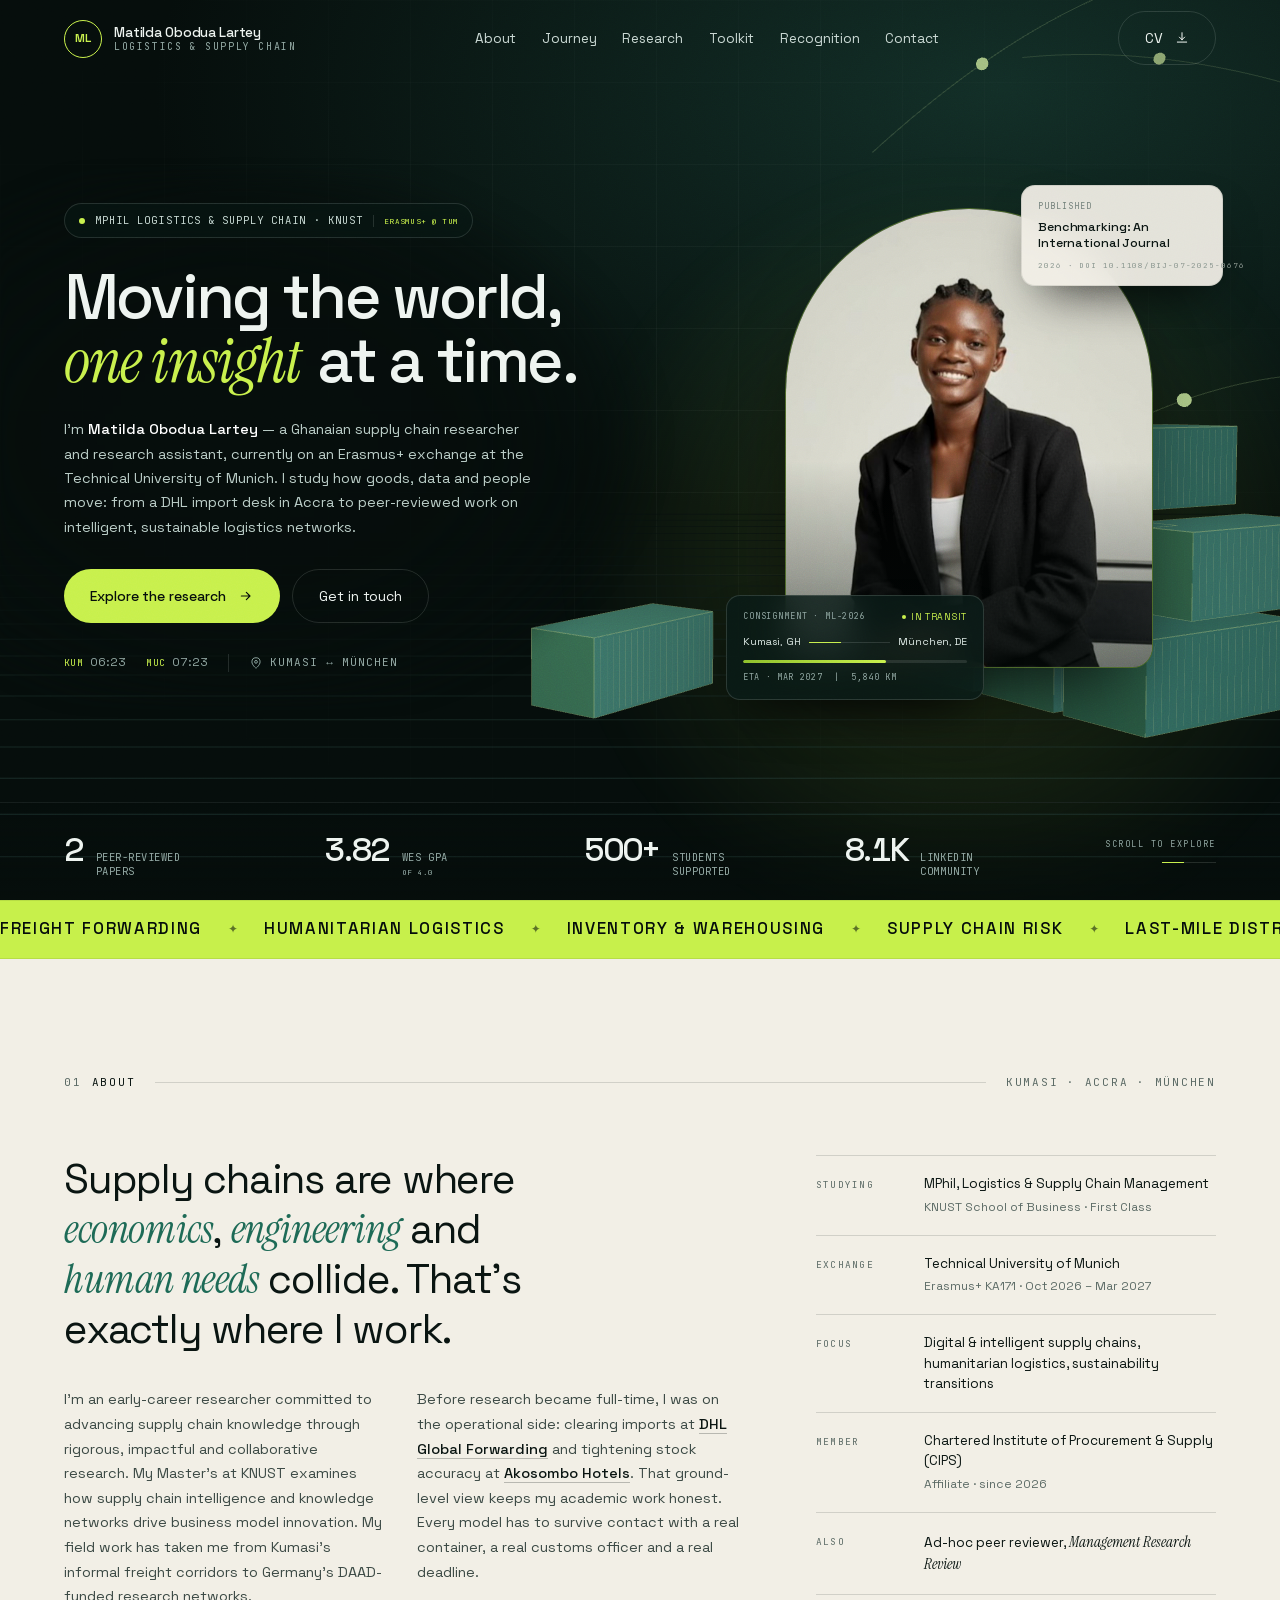
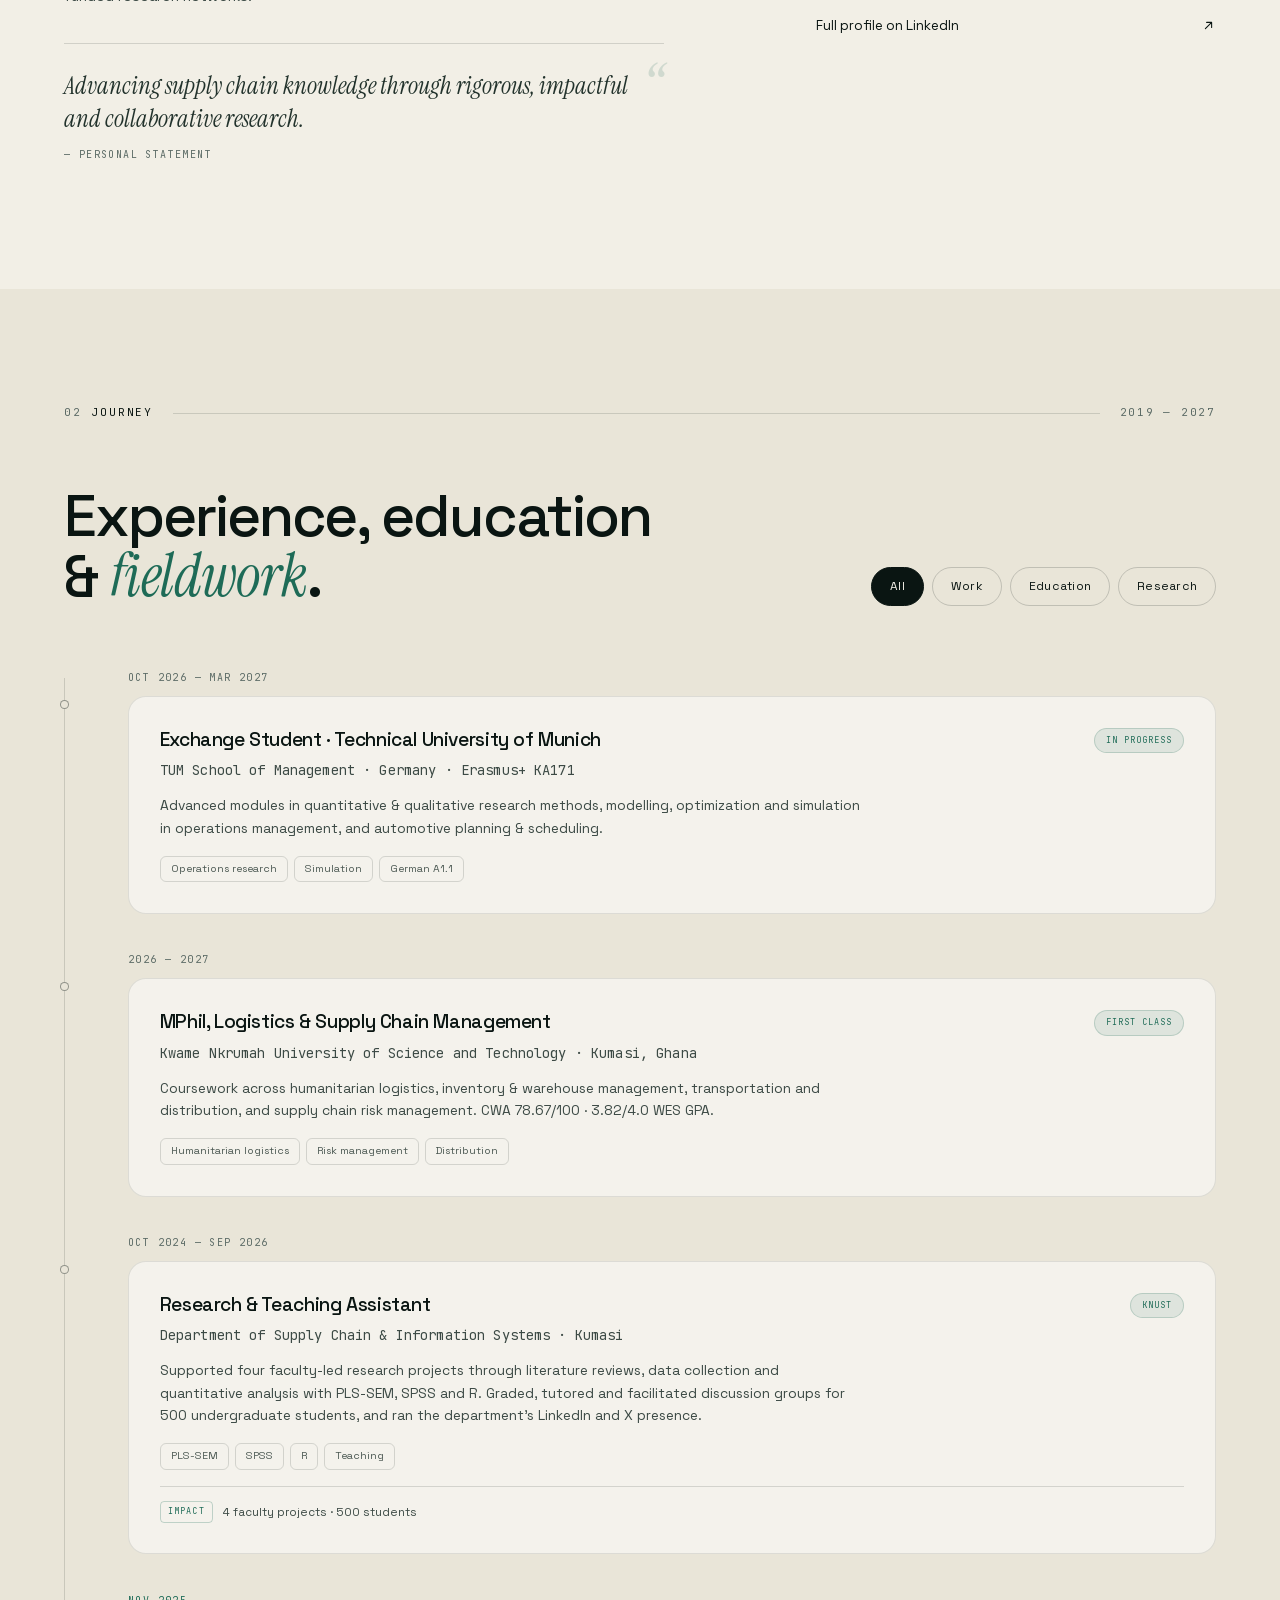
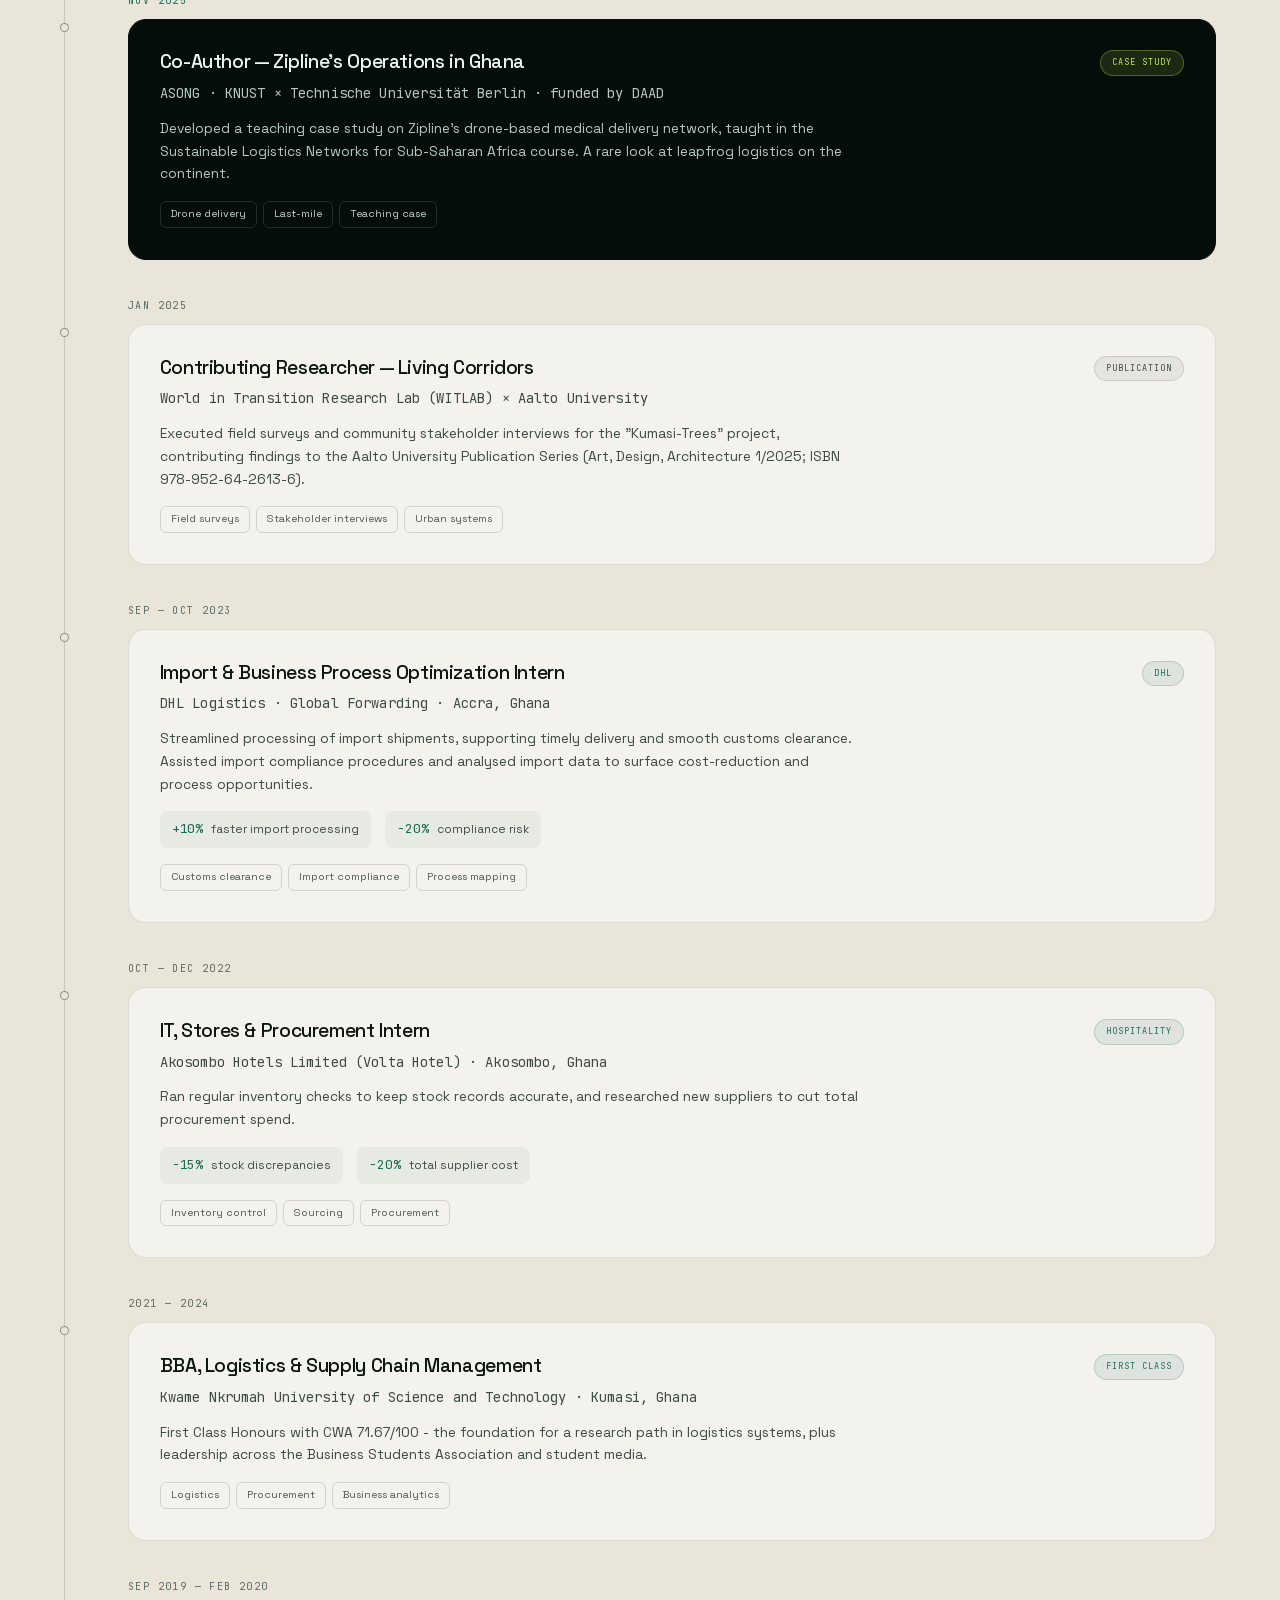
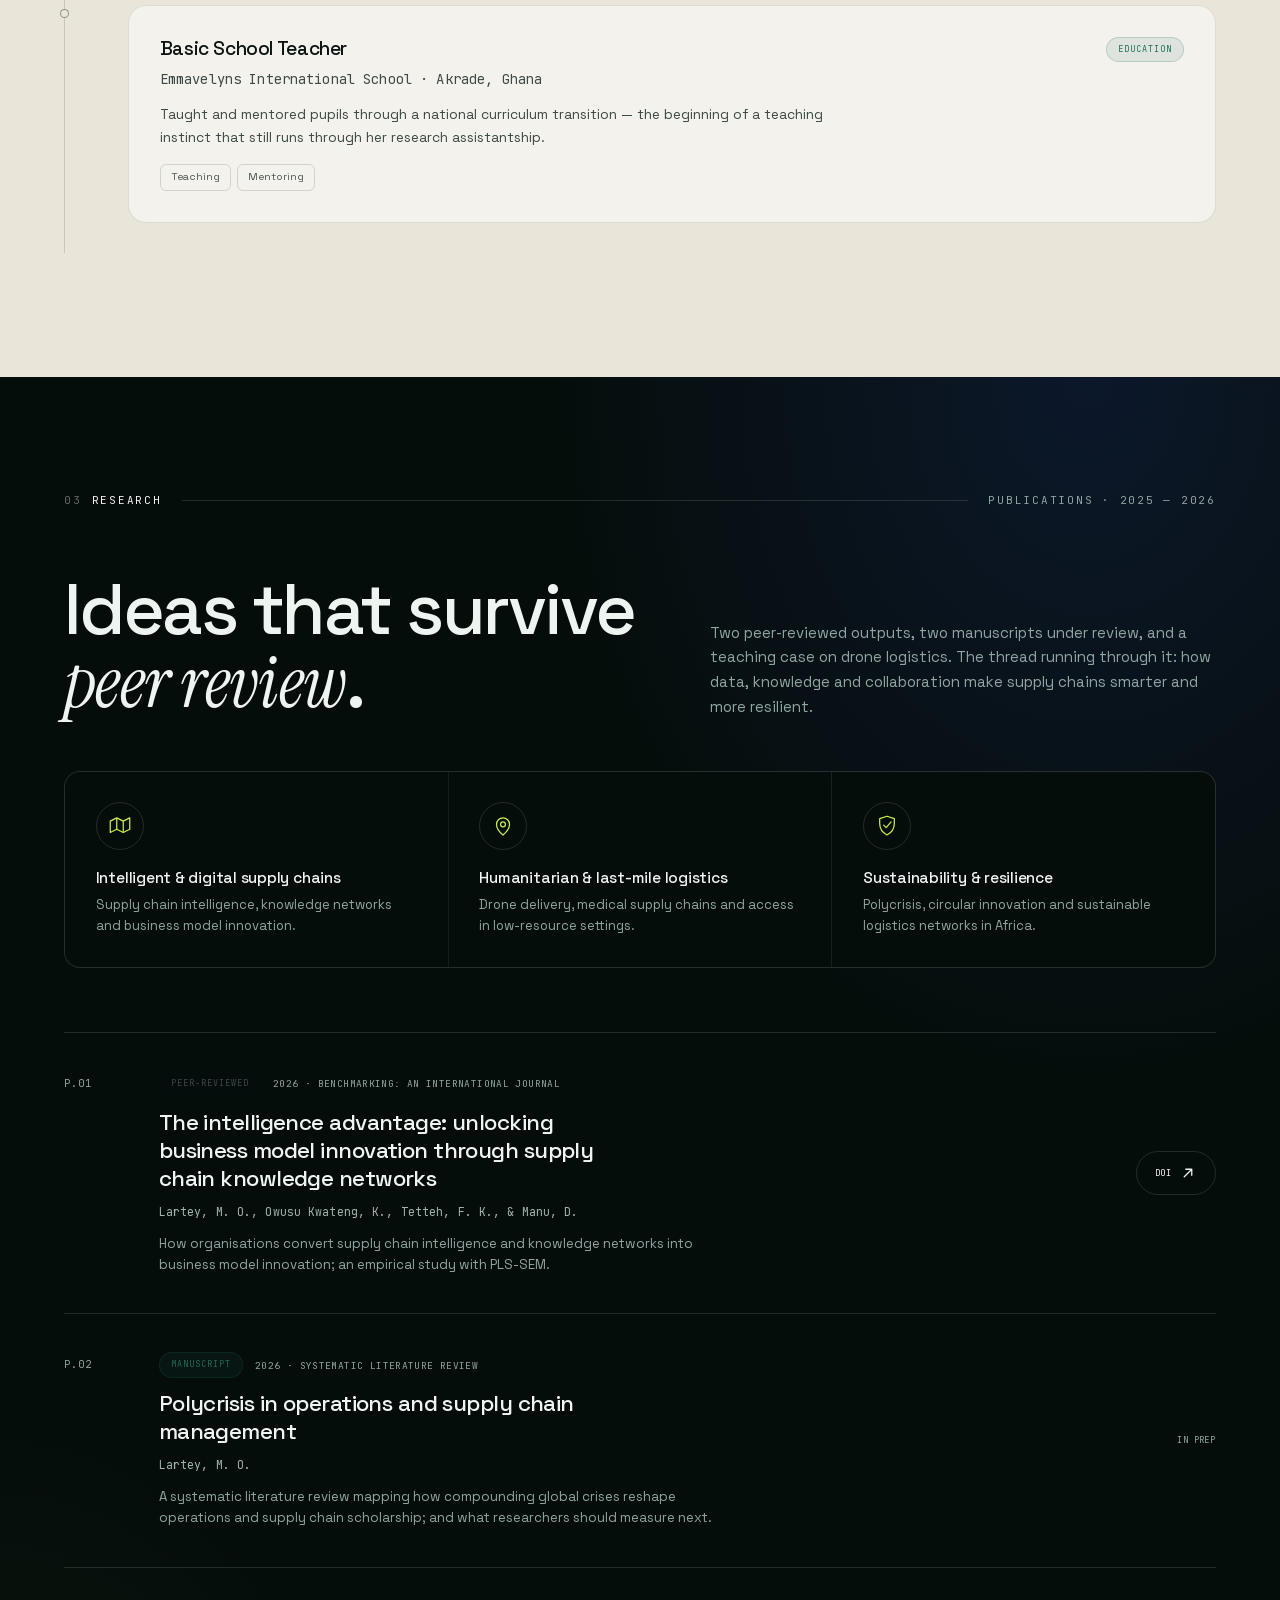
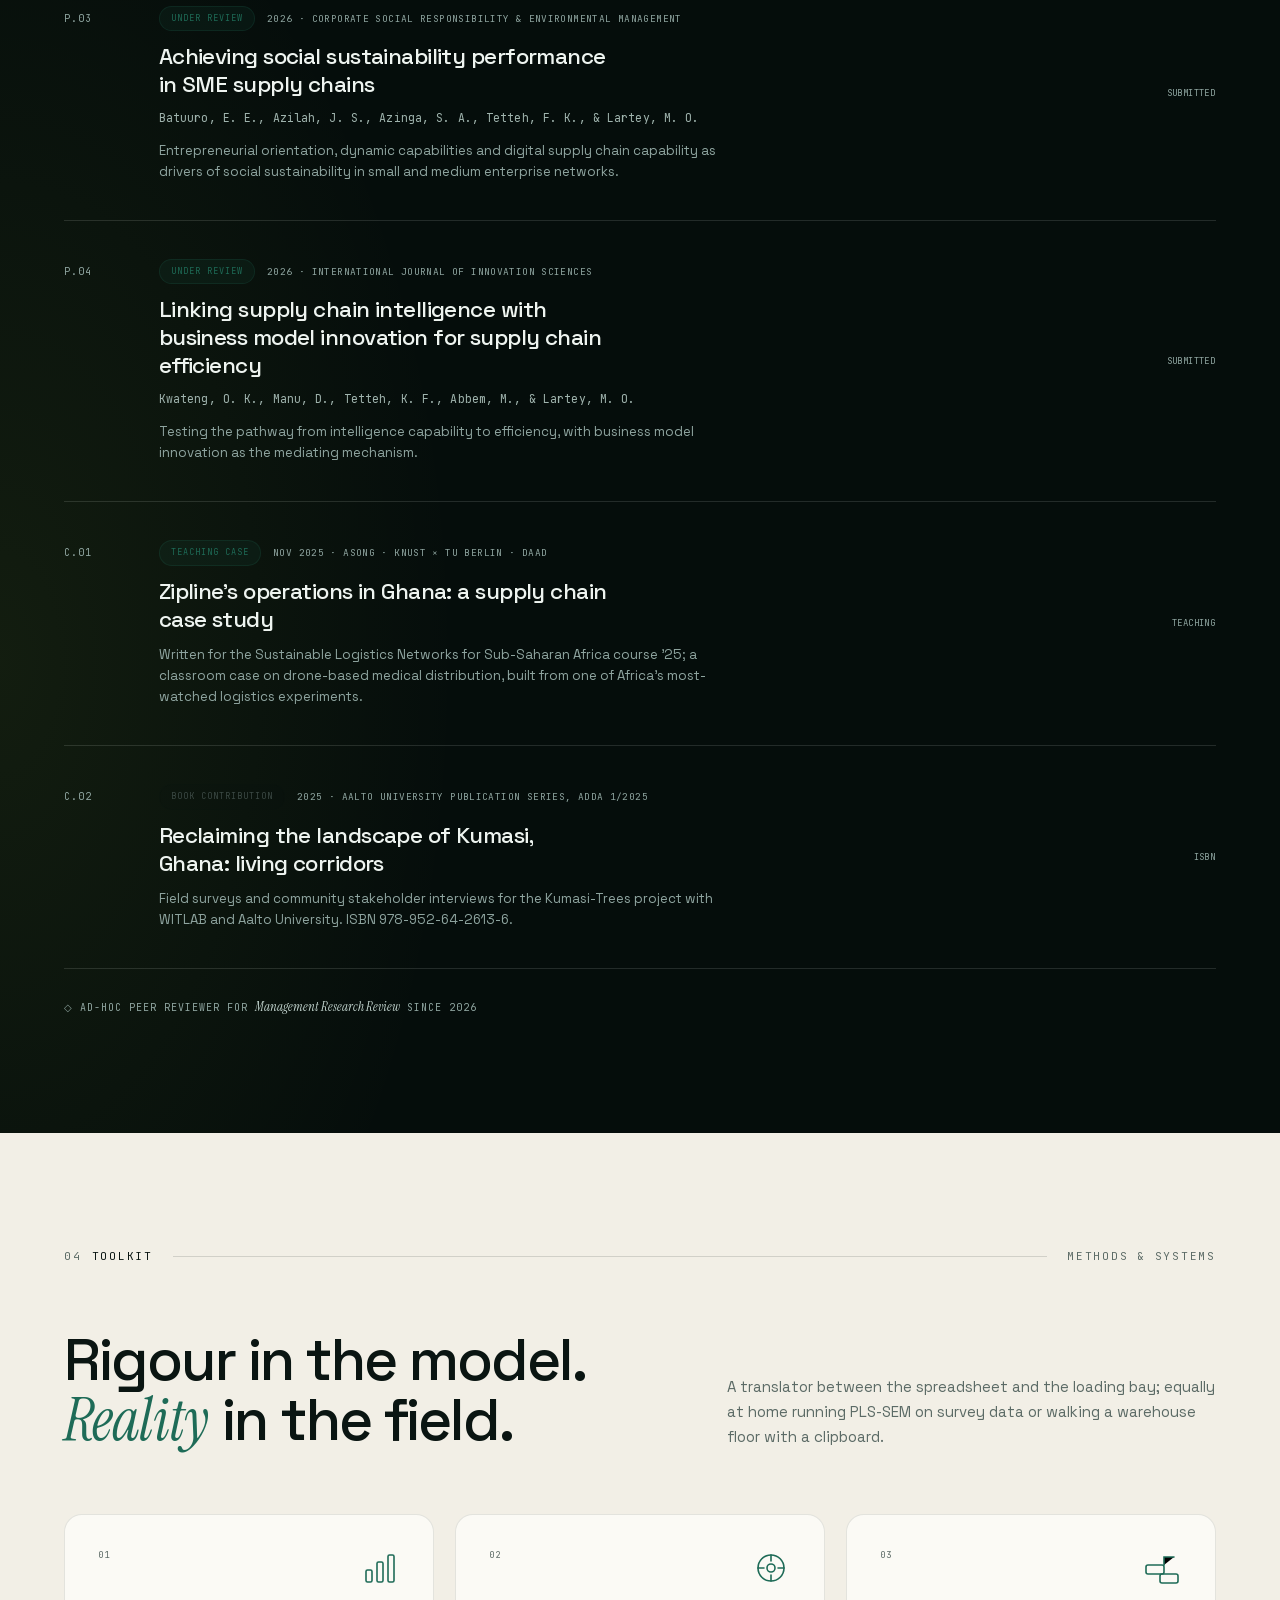
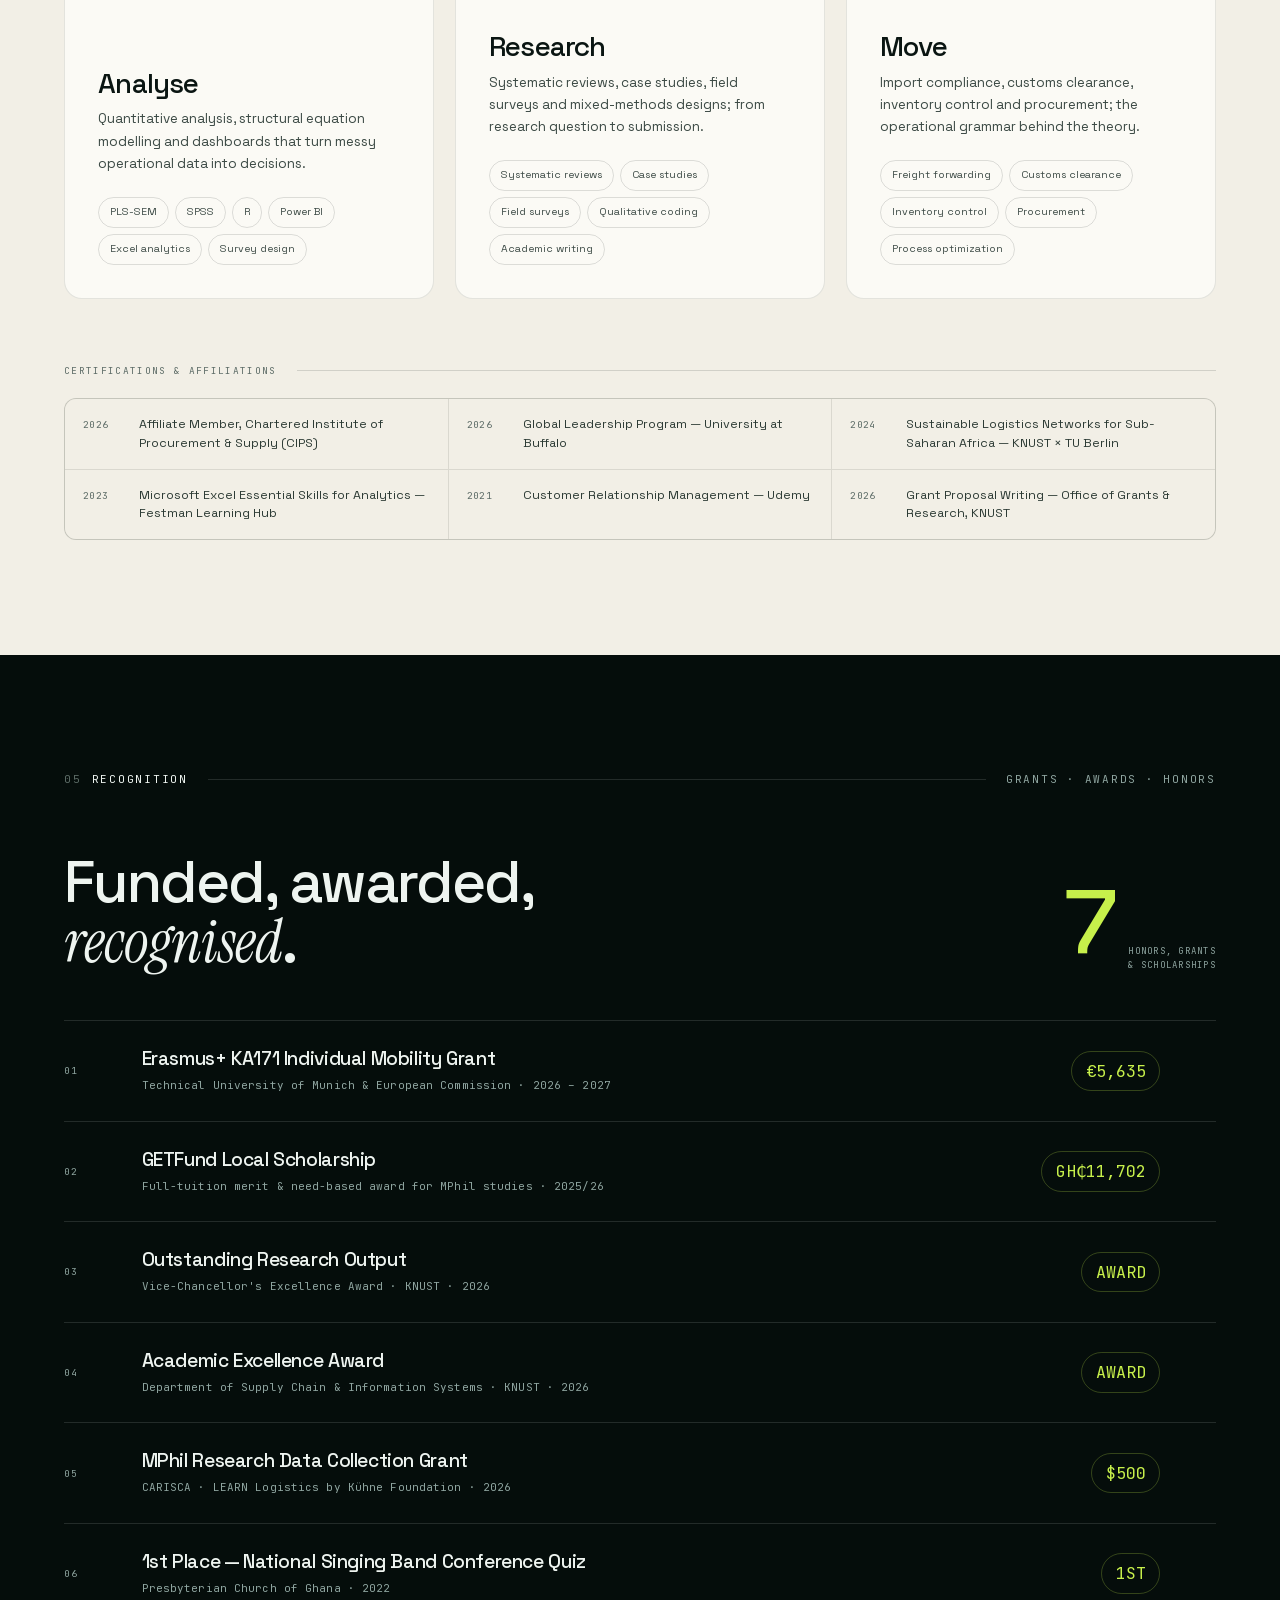
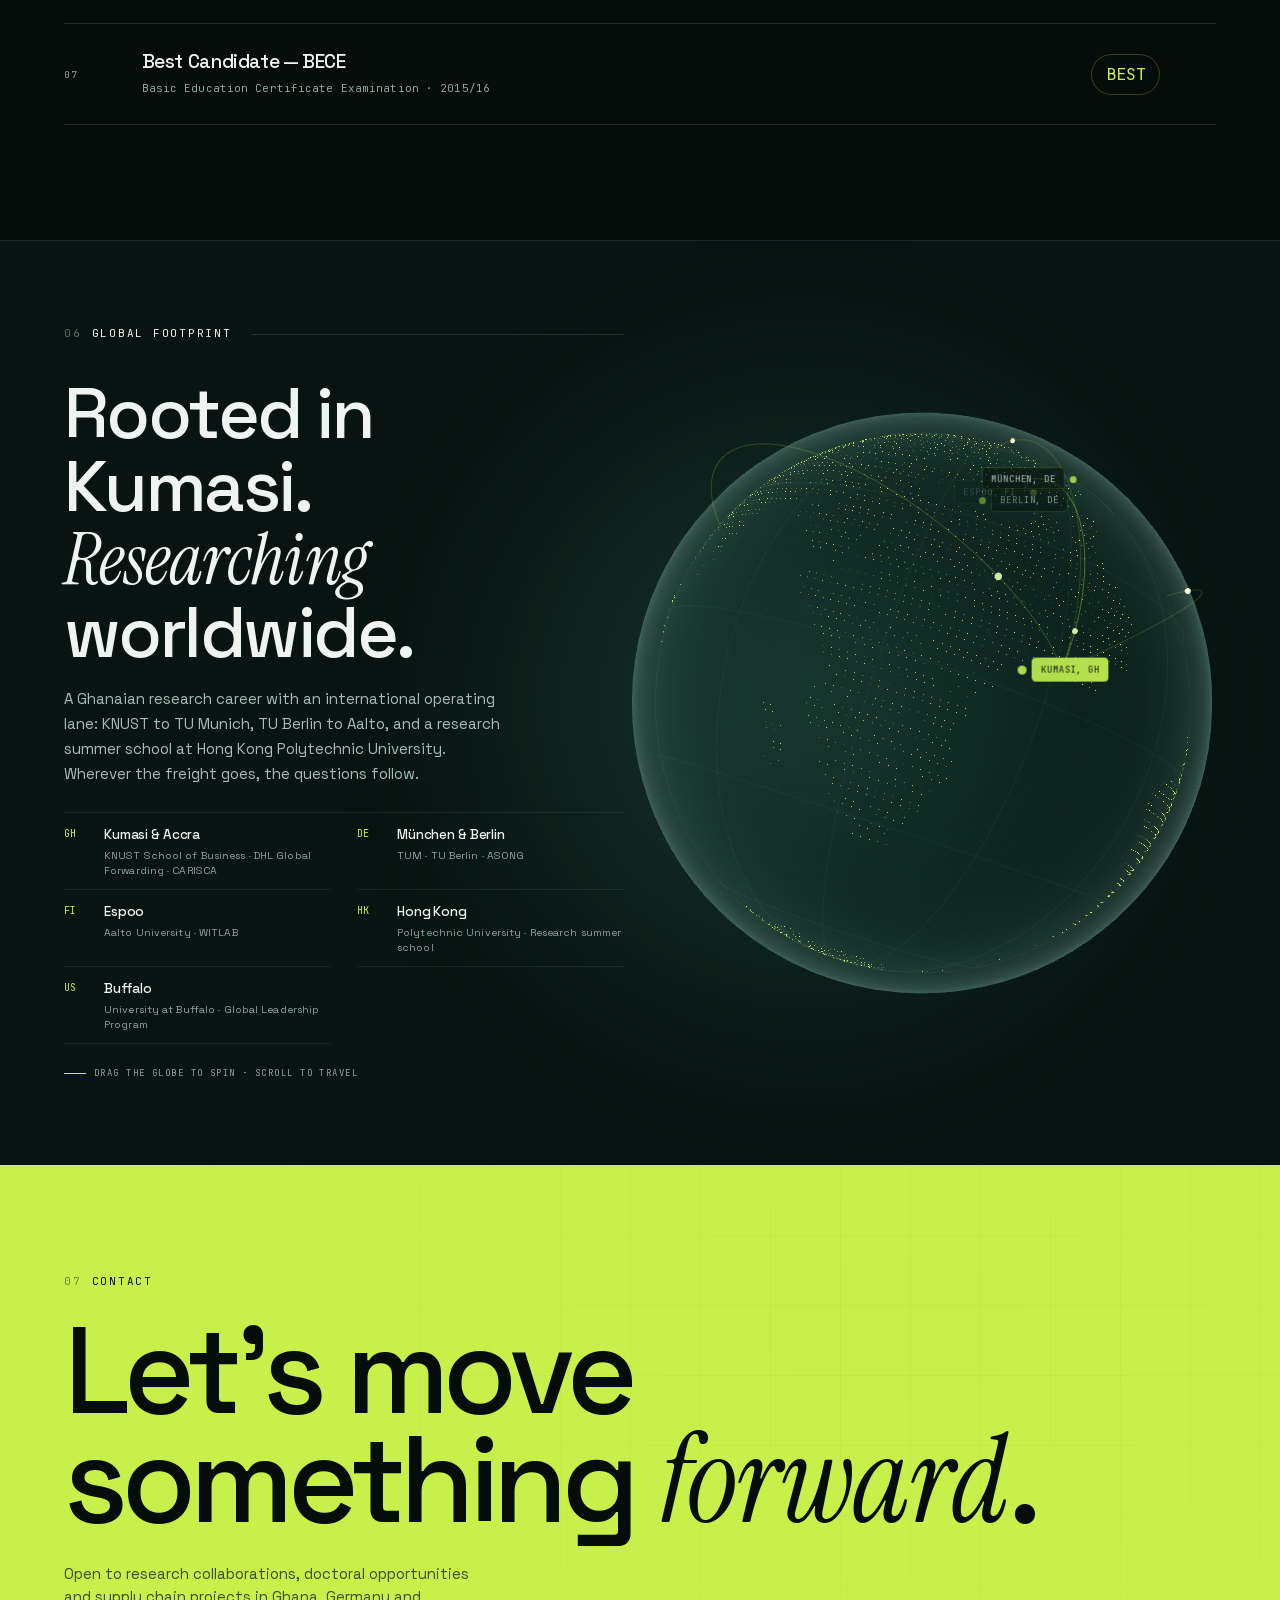
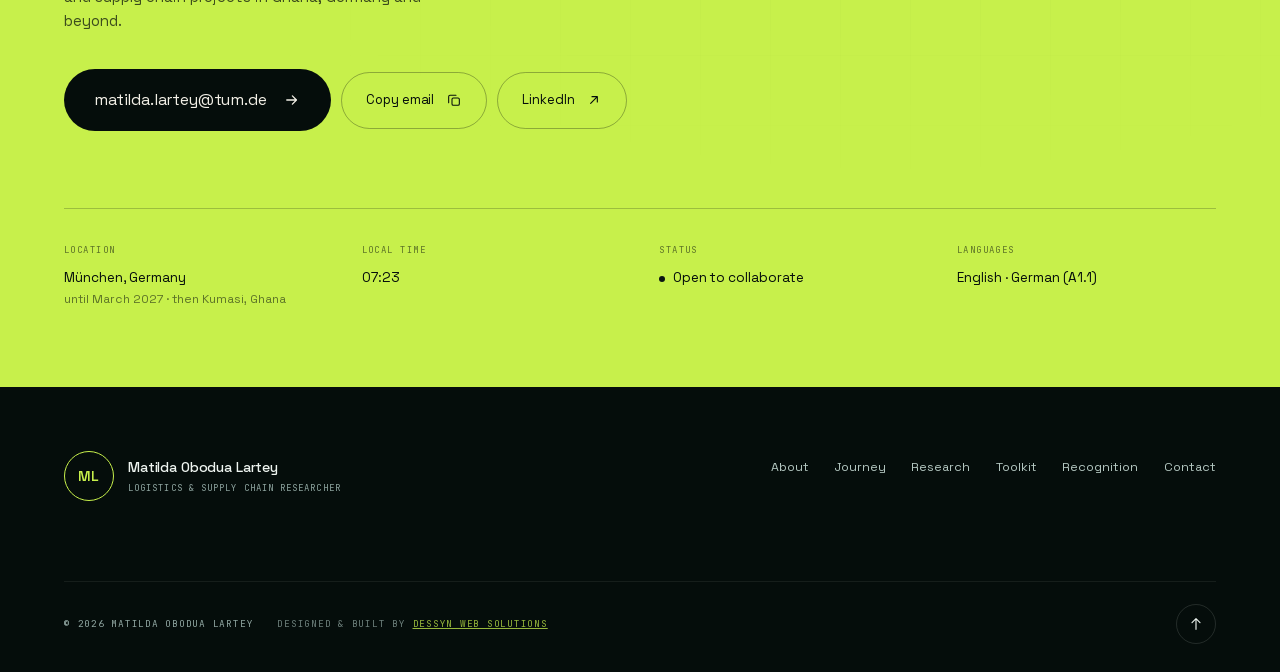
==== commit bdc15502: "Fix file paths for styles, images, and scripts to improve resource loading" ====
--- a/index.html
+++ b/index.html
@@ -10,8 +10,8 @@
 <meta property="og:description" content="Moving the world, one link at a time. Research, freight operations and supply chain insight from Accra to Munich.">
 <meta property="og:type" content="website">
 <link rel="icon" href="data:image/svg+xml,%3Csvg xmlns='http://www.w3.org/2000/svg' viewBox='0 0 64 64'%3E%3Crect width='64' height='64' rx='16' fill='%23050D0B'/%3E%3Cpath d='M14 46V18h6l12 16 12-16h6v28h-6V29L32 44 20 29v17z' fill='%23C7F04B'/%3E%3C/svg%3E">
-<link rel="stylesheet" href="src/fonts.css">
-<link rel="stylesheet" href="src/styles.css">
+<link rel="stylesheet" href="fonts.css">
+<link rel="stylesheet" href="styles.css">
 </head>
 <body>
 
@@ -54,7 +54,7 @@
   </nav>
 <div class="nav-actions">
   <a class="btn btn-cv"
-     href="public/Matilda_Obodua_Lartey_CV.pdf"
+     href="Matilda_Obodua_Lartey_CV.pdf"
      download="Matilda_Obodua_Lartey_CV.pdf"
      data-magnetic>
       <span>CV</span>
@@ -134,7 +134,7 @@
       <div class="portrait-wrap reveal-visual">
         <div class="portrait-card" id="portraitCard">
           <div class="portrait-img">
-            <img src="public/img/portrait-4x5.jpg" alt="Portrait of Matilda Obodua Lartey" width="1000" height="1250" fetchpriority="high">
+            <img src="img/portrait-4x5.jpg" alt="Portrait of Matilda Obodua Lartey" width="1000" height="1250" fetchpriority="high">
           </div>
           <div class="portrait-sheen" aria-hidden="true"></div>
           <div class="portrait-tag"><span class="dot-live"></span> Open to research collaborations</div>
@@ -831,11 +831,11 @@
 
 <div class="toast" id="toast" role="status" aria-live="polite"></div>
 
-<script src="public/vendor/three.min.js"></script>
-<script src="src/land_dots.js"></script>
-<script src="src/hero3d.js"></script>
-<script src="src/globe3d.js"></script>
-<script src="src/app.js"></script>
+<script src="vendor/three.min.js"></script>
+<script src="land_dots.js"></script>
+<script src="hero3d.js"></script>
+<script src="globe3d.js"></script>
+<script src="app.js"></script>
 </body>
 </html>
 
--- a/fonts.css
+++ b/fonts.css
@@ -0,0 +1,5 @@
+/* Self-hosted webfonts (embedded) — no external requests */
+@font-face{font-family:'Space Grotesk';font-style:normal;font-weight:300 700;font-display:swap;src:url([data-uri]) format('woff2');unicode-range:U+0000-00FF,U+0131,U+0152-0153,U+02BB-02BC,U+02C6,U+02DA,U+02DC,U+0304,U+0308,U+0329,U+2000-206F,U+2074,U+20AC,U+2122,U+2191,U+2193,U+2212,U+2215,U+FEFF,U+FFFD;}
+@font-face{font-family:'Instrument Serif';font-style:normal;font-weight:400;font-display:swap;src:url([data-uri]) format('woff2');unicode-range:U+0000-00FF,U+0131,U+0152-0153,U+02BB-02BC,U+02C6,U+02DA,U+02DC,U+0304,U+0308,U+0329,U+2000-206F,U+2074,U+20AC,U+2122,U+2191,U+2193,U+2212,U+2215,U+FEFF,U+FFFD;}
+@font-face{font-family:'Instrument Serif';font-style:italic;font-weight:400;font-display:swap;src:url([data-uri]) format('woff2');unicode-range:U+0000-00FF,U+0131,U+0152-0153,U+02BB-02BC,U+02C6,U+02DA,U+02DC,U+0304,U+0308,U+0329,U+2000-206F,U+2074,U+20AC,U+2122,U+2191,U+2193,U+2212,U+2215,U+FEFF,U+FFFD;}
+@font-face{font-family:'JetBrains Mono';font-style:normal;font-weight:400;font-display:swap;src:url([data-uri]) format('woff2');unicode-range:U+0000-00FF,U+0131,U+0152-0153,U+02BB-02BC,U+02C6,U+02DA,U+02DC,U+0304,U+0308,U+0329,U+2000-206F,U+2074,U+20AC,U+2122,U+2191,U+2193,U+2212,U+2215,U+FEFF,U+FFFD;}
--- a/styles.css
+++ b/styles.css
@@ -0,0 +1,752 @@
+/* ============================================================
+   Matilda Obodua Lartey — Portfolio 2026
+   Type: Space Grotesk / Instrument Serif / JetBrains Mono
+   ============================================================ */
+
+:root{
+  --ink:#050D0B;
+  --ink-2:#071411;
+  --ink-3:#0B1E19;
+  --panel:#0E2420;
+  --paper:#F2EFE6;
+  --paper-2:#E9E5D8;
+  --paper-3:#DED9C9;
+  --lime:#C7F04B;
+  --lime-d:#A9D62C;
+  --gold:#E8B84B;
+  --orange:#FF5A1F;
+  --blue:#3D63FF;
+  --text:#EEF4F0;
+  --dim:#8FA5A0;
+  --ink-text:#0A1512;
+  --dim-dark:#5C6B66;
+  --line:rgba(238,244,240,.13);
+  --line-soft:rgba(238,244,240,.07);
+  --line-dark:rgba(10,21,18,.14);
+  --pad:clamp(20px,5vw,88px);
+  --maxw:1440px;
+  --ease:cubic-bezier(.16,1,.3,1);
+  --ease-io:cubic-bezier(.65,.05,.36,1);
+  --nav-h:78px;
+}
+
+*,*::before,*::after{box-sizing:border-box}
+html{scroll-behavior:smooth;-webkit-text-size-adjust:100%}
+body{
+  margin:0;background:var(--ink);color:var(--text);
+  font-family:"Space Grotesk",system-ui,-apple-system,"Segoe UI",sans-serif;
+  font-size:16px;line-height:1.6;font-weight:400;
+  -webkit-font-smoothing:antialiased;text-rendering:optimizeLegibility;
+  overflow-x:hidden;
+}
+body.is-locked{overflow:hidden}
+img{max-width:100%;display:block}
+a{color:inherit;text-decoration:none}
+button{font:inherit;color:inherit;background:none;border:0;cursor:pointer}
+h1,h2,h3,h4,p,ul,li,blockquote,figure{margin:0;padding:0}
+ul{list-style:none}
+::selection{background:var(--lime);color:var(--ink)}
+
+.mono{font-family:"JetBrains Mono",ui-monospace,SFMono-Regular,Menlo,monospace;font-size:.72em;letter-spacing:.04em;text-transform:uppercase;font-weight:400}
+.dim{color:var(--dim)}
+.dim-dark{color:var(--dim-dark)}
+
+/* grain + progress ------------------------------------------------ */
+.grain{
+  position:fixed;inset:0;z-index:9000;pointer-events:none;opacity:.32;mix-blend-mode:overlay;
+  background-image:url("data:image/svg+xml,%3Csvg xmlns='http://www.w3.org/2000/svg' width='180' height='180'%3E%3Cfilter id='n'%3E%3CfeTurbulence type='fractalNoise' baseFrequency='.85' numOctaves='3' stitchTiles='stitch'/%3E%3C/filter%3E%3Crect width='100%25' height='100%25' filter='url(%23n)' opacity='.45'/%3E%3C/svg%3E");
+}
+.progress{position:fixed;top:0;left:0;right:0;height:2px;z-index:9100;background:transparent}
+.progress span{display:block;height:100%;width:0;background:var(--lime);box-shadow:0 0 18px rgba(199,240,75,.6)}
+
+/* preloader ------------------------------------------------------- */
+.preloader{
+  position:fixed;inset:0;z-index:9500;background:var(--ink);
+  display:flex;align-items:center;justify-content:center;
+  transition:clip-path 1s var(--ease),opacity .5s ease .5s;
+  clip-path:inset(0 0 0 0);
+}
+.preloader.done{clip-path:inset(0 0 100% 0)}
+.pre-inner{width:min(560px,82vw)}
+.pre-mark{display:flex;flex-direction:column;gap:10px;margin-bottom:34px}
+.pre-name{font-size:clamp(22px,3vw,34px);letter-spacing:-.03em;font-weight:500}
+.pre-meta{font-family:"JetBrains Mono",monospace;font-size:11px;letter-spacing:.14em;text-transform:uppercase;color:var(--dim)}
+.pre-bar{height:1px;background:var(--line);position:relative;overflow:hidden}
+.pre-bar span{position:absolute;inset:0;width:0;background:var(--lime);transition:width .3s linear}
+.pre-foot{display:flex;justify-content:space-between;margin-top:14px;font-family:"JetBrains Mono",monospace;font-size:11px;letter-spacing:.14em;color:var(--dim)}
+.pre-foot #preNum{color:var(--lime)}
+
+/* nav ------------------------------------------------------------- */
+.nav{
+  position:fixed;top:0;left:0;right:0;z-index:8000;height:var(--nav-h);
+  display:flex;align-items:center;justify-content:space-between;
+  padding:0 var(--pad);
+  transition:transform .6s var(--ease),background .4s ease,border-color .4s ease,height .4s ease;
+  border-bottom:1px solid transparent;
+}
+.nav.solid{background:rgba(5,13,11,.72);backdrop-filter:blur(18px) saturate(1.3);-webkit-backdrop-filter:blur(18px) saturate(1.3);border-bottom-color:var(--line-soft)}
+.nav.hide{transform:translateY(-102%)}
+.brand{display:flex;align-items:center;gap:12px;min-width:0}
+.brand-mark{
+  display:grid;place-items:center;width:38px;height:38px;flex:0 0 38px;
+  border:1px solid var(--lime);border-radius:50%;
+  font-size:12px;font-weight:600;letter-spacing:.02em;color:var(--lime);
+  transition:background .35s var(--ease),color .35s var(--ease);
+}
+.brand:hover .brand-mark{background:var(--lime);color:var(--ink)}
+.brand-text{display:flex;flex-direction:column;line-height:1.15;min-width:0}
+.brand-text strong{font-size:13.5px;font-weight:500;letter-spacing:-.01em;white-space:nowrap}
+.brand-text em{font-style:normal;font-size:10px;letter-spacing:.16em;text-transform:uppercase;color:var(--dim);font-family:"JetBrains Mono",monospace;white-space:nowrap}
+.nav-links{display:flex;gap:clamp(14px,2vw,34px)}
+.nav-links a{position:relative;font-size:13.5px;color:#C9D8D3;padding:6px 0;transition:color .3s}
+.nav-links a::after{content:"";position:absolute;left:0;bottom:0;height:1px;width:100%;background:var(--lime);transform:scaleX(0);transform-origin:right;transition:transform .45s var(--ease)}
+.nav-links a:hover{color:#fff}
+.nav-links a:hover::after,.nav-links a.active::after{transform:scaleX(1);transform-origin:left}
+.nav-links a.active{color:#fff}
+.nav-actions{display:flex;align-items:center;gap:10px}
+.btn-cv{
+  display:inline-flex;align-items:center;gap:8px;padding:9px 16px;border-radius:99px;
+  border:1px solid var(--line);font-size:12.5px;letter-spacing:.02em;
+  transition:background .35s var(--ease),color .35s var(--ease),border-color .35s;
+}
+.btn-cv:hover{background:var(--lime);color:var(--ink);border-color:var(--lime)}
+.burger{display:none;width:44px;height:44px;border-radius:50%;border:1px solid var(--line);position:relative}
+.burger span{position:absolute;left:13px;width:18px;height:1px;background:var(--text);transition:transform .4s var(--ease),opacity .3s}
+.burger span:nth-child(1){top:19px}
+.burger span:nth-child(2){top:25px}
+.burger.open span:nth-child(1){transform:translateY(3px) rotate(45deg)}
+.burger.open span:nth-child(2){transform:translateY(-3px) rotate(-45deg)}
+
+/* mobile menu */
+.menu{
+  position:fixed;inset:0;z-index:7900;background:var(--ink-2);
+  display:flex;flex-direction:column;justify-content:center;padding:calc(var(--nav-h) + 20px) var(--pad) 40px;
+  clip-path:inset(0 0 100% 0);transition:clip-path .8s var(--ease);visibility:hidden;
+}
+.menu.open{clip-path:inset(0 0 0 0);visibility:visible}
+.menu-inner{display:flex;flex-direction:column;gap:6px}
+.menu-inner a{
+  display:flex;align-items:baseline;gap:14px;font-size:clamp(34px,9vw,56px);
+  letter-spacing:-.035em;line-height:1.15;padding:6px 0;border-bottom:1px solid var(--line-soft);
+  opacity:0;transform:translateY(18px);transition:opacity .5s var(--ease),transform .5s var(--ease);
+}
+.menu.open .menu-inner a{opacity:1;transform:none}
+.menu.open .menu-inner a:nth-child(1){transition-delay:.12s}
+.menu.open .menu-inner a:nth-child(2){transition-delay:.18s}
+.menu.open .menu-inner a:nth-child(3){transition-delay:.24s}
+.menu.open .menu-inner a:nth-child(4){transition-delay:.30s}
+.menu.open .menu-inner a:nth-child(5){transition-delay:.36s}
+.menu.open .menu-inner a:nth-child(6){transition-delay:.42s}
+.menu-inner a span{font-family:"JetBrains Mono",monospace;font-size:11px;letter-spacing:.1em;color:var(--lime)}
+.menu-inner a em{font-family:"Instrument Serif",serif;font-style:italic}
+.menu-foot{display:flex;flex-direction:column;gap:6px;margin-top:auto;padding-top:36px;font-size:14px;color:var(--dim)}
+.menu-foot a:hover{color:var(--lime)}
+
+/* shared layout --------------------------------------------------- */
+.wrap{width:100%;max-width:var(--maxw);margin:0 auto;padding:0 var(--pad)}
+section{position:relative;scroll-margin-top:calc(var(--nav-h) + 6px)}
+.light{background:var(--paper);color:var(--ink-text)}
+.dark{background:var(--ink);color:var(--text)}
+
+.sec-head{display:flex;align-items:center;gap:20px;padding-top:clamp(64px,9vw,120px);margin-bottom:clamp(36px,5vw,64px)}
+.kicker{
+  display:inline-flex;align-items:center;gap:10px;flex:0 0 auto;
+  font-family:"JetBrains Mono",monospace;font-size:11px;letter-spacing:.16em;text-transform:uppercase;
+}
+.kicker i{font-style:normal;color:var(--dim-dark)}
+.light .kicker{color:var(--ink-text)}
+.dark .kicker{color:var(--text)}
+.rule{flex:1;height:1px;background:var(--line-dark);transform-origin:left}
+.dark .rule,.on-dark .rule{background:var(--line)}
+.kicker.right{color:var(--dim-dark);text-align:right}
+.dark .kicker.right{color:var(--dim)}
+
+h1,h2,h3{font-weight:500;letter-spacing:-.03em;line-height:1.05}
+.h2{font-size:clamp(34px,4.6vw,62px);line-height:1.02;letter-spacing:-.035em}
+.h2.xl{font-size:clamp(38px,5.6vw,80px)}
+.h2 em,.statement em,.contact-title em,.h2.xl em{
+  font-family:"Instrument Serif",serif;font-style:italic;font-weight:400;letter-spacing:-.01em;
+}
+.light .h2 em{color:#1E6B57}
+.lede{max-width:52ch;font-size:clamp(15px,1.15vw,17.5px);line-height:1.65;color:var(--dim);margin-top:22px}
+.lede.dark-txt{color:var(--dim-dark)}
+
+/* buttons --------------------------------------------------------- */
+.btn{
+  position:relative;display:inline-flex;align-items:center;gap:12px;
+  padding:15px 26px;border-radius:99px;font-size:14px;letter-spacing:-.005em;
+  transition:transform .5s var(--ease),background .4s var(--ease),color .4s var(--ease),border-color .4s;
+  will-change:transform;overflow:hidden;
+}
+.btn svg{transition:transform .5s var(--ease)}
+.btn:hover svg{transform:translateX(4px)}
+.btn-primary{background:var(--lime);color:var(--ink);font-weight:500}
+.btn-primary::before{content:"";position:absolute;inset:0;background:#fff;transform:translateY(101%);transition:transform .5s var(--ease);z-index:-1}
+.btn-primary:hover{color:var(--ink)}
+.btn-primary:hover::before{transform:translateY(0)}
+.btn-ghost{border:1px solid var(--line);color:var(--text)}
+.btn-ghost:hover{border-color:var(--lime);color:var(--lime)}
+
+/* ============================ HERO =============================== */
+.hero{
+  position:relative;min-height:100svh;padding-top:calc(var(--nav-h) + 22px);padding-bottom:0;
+  display:flex;flex-direction:column;justify-content:center;overflow:hidden;
+  background:
+    radial-gradient(120% 90% at 78% 10%,rgba(29,72,61,.55) 0%,rgba(5,13,11,0) 55%),
+    var(--ink);
+}
+.hero-canvas{position:absolute;inset:0;z-index:1}
+.hero-canvas canvas{display:block;width:100%!important;height:100%!important}
+.hero-glow{
+  position:absolute;z-index:0;right:-10%;top:12%;width:70vw;height:70vw;max-width:900px;max-height:900px;
+  background:radial-gradient(circle,rgba(199,240,75,.16),rgba(199,240,75,0) 62%);
+  filter:blur(20px);pointer-events:none;
+}
+.hero-grid{
+  position:absolute;inset:0;z-index:0;pointer-events:none;opacity:.5;
+  background-image:linear-gradient(var(--line-soft) 1px,transparent 1px),linear-gradient(90deg,var(--line-soft) 1px,transparent 1px);
+  background-size:82px 82px;
+  mask-image:radial-gradient(80% 70% at 50% 40%,#000 20%,transparent 80%);
+  -webkit-mask-image:radial-gradient(80% 70% at 50% 40%,#000 20%,transparent 80%);
+}
+.hero-wrap{
+  position:relative;z-index:2;display:grid;grid-template-columns:minmax(0,1.12fr) minmax(0,.88fr);
+  gap:clamp(16px,2.4vw,40px);align-items:center;flex:1;
+  padding-bottom:clamp(12px,2vw,26px);
+}
+.hero-copy{max-width:660px;position:relative}
+.hero-copy::before{
+  content:"";position:absolute;left:-12%;top:-6%;width:118%;height:112%;z-index:-1;pointer-events:none;
+  background:radial-gradient(ellipse 68% 66% at 34% 50%,rgba(5,13,11,.97) 0%,rgba(5,13,11,.93) 46%,rgba(5,13,11,.55) 70%,rgba(5,13,11,0) 84%);
+  filter:blur(8px);
+}
+.hero---x{}
+.hero-title{position:relative;z-index:3}
+.eyebrow{
+  display:inline-flex;align-items:center;gap:10px;padding:8px 14px;margin-bottom:26px;
+  border:1px solid var(--line);border-radius:99px;background:rgba(9,24,20,.55);
+  font-family:"JetBrains Mono",monospace;font-size:10.5px;letter-spacing:.1em;text-transform:uppercase;color:#C4D6D0;
+  backdrop-filter:blur(8px);
+}
+.eyebrow .sep{width:1px;height:12px;background:var(--line)}
+.eyebrow .mono{color:var(--lime)}
+.dot-live{width:6px;height:6px;border-radius:50%;background:var(--lime);box-shadow:0 0 0 0 rgba(199,240,75,.6);animation:pulse 2.6s infinite}
+.dot-live.dark{background:#0A1512;box-shadow:none}
+@keyframes pulse{0%{box-shadow:0 0 0 0 rgba(199,240,75,.55)}70%{box-shadow:0 0 0 9px rgba(199,240,75,0)}100%{box-shadow:0 0 0 0 rgba(199,240,75,0)}}
+
+.hero-title{
+  font-size:clamp(40px,4.9vw,76px);line-height:.94;letter-spacing:-.045em;font-weight:500;
+  margin:0 0 24px;
+}
+.hero-title .line{display:block;overflow:hidden;padding:.04em 0 .12em;margin-bottom:-.08em}
+.hero-title .w{display:inline-block;transform:translateY(110%);opacity:0;transition:transform 1.1s var(--ease),opacity .9s var(--ease)}
+.hero-title .w.serif{font-family:"Instrument Serif",serif;font-style:italic;font-weight:400;letter-spacing:-.02em;color:var(--lime);padding-right:.04em}
+body.loaded .hero-title .w{transform:none;opacity:1}
+body.loaded .hero-title .w[data-d="0"]{transition-delay:.05s}
+body.loaded .hero-title .w[data-d="1"]{transition-delay:.10s}
+body.loaded .hero-title .w[data-d="2"]{transition-delay:.15s}
+body.loaded .hero-title .w[data-d="3"]{transition-delay:.22s}
+body.loaded .hero-title .w[data-d="4"]{transition-delay:.29s}
+body.loaded .hero-title .w[data-d="5"]{transition-delay:.34s}
+body.loaded .hero-title .w[data-d="6"]{transition-delay:.39s}
+
+.hero-lead{max-width:52ch;color:#B9CCC6;font-size:clamp(14.5px,1.08vw,16.5px);line-height:1.68}
+.hero-lead strong{color:#fff;font-weight:500}
+.hero-cta{display:flex;flex-wrap:wrap;gap:12px;margin-top:30px}
+.hero-meta{display:flex;align-items:center;gap:20px;margin-top:30px;flex-wrap:wrap;color:var(--dim)}
+.clock{display:flex;align-items:center;gap:7px;font-size:12px;font-variant-numeric:tabular-nums}
+.clock .mono{color:var(--lime);font-size:9.5px}
+.meta-note{display:flex;align-items:center;gap:7px;font-size:11px;letter-spacing:.09em;text-transform:uppercase;font-family:"JetBrains Mono",monospace;padding-left:20px;border-left:1px solid var(--line)}
+
+/* hero visual */
+.hero-visual{position:relative;display:flex;justify-content:center;align-items:center;perspective:1200px}
+.portrait-wrap{position:relative;width:min(368px,80%);z-index:2}
+.portrait-card{
+  position:relative;border-radius:230px 230px 26px 26px;overflow:hidden;
+  border:1px solid rgba(199,240,75,.35);
+  box-shadow:0 40px 80px -30px rgba(0,0,0,.85),inset 0 0 0 1px rgba(255,255,255,.05);
+  transform-style:preserve-3d;transition:transform .8s var(--ease);
+  background:var(--ink-3);
+}
+.portrait-card::after{
+  content:"";position:absolute;inset:0;pointer-events:none;
+  background:linear-gradient(180deg,rgba(5,13,11,0) 55%,rgba(5,13,11,.55) 100%);
+}
+.portrait-img{aspect-ratio:4/5;overflow:hidden}
+.portrait-img img{width:100%;height:100%;object-fit:cover;transition:transform 1.2s var(--ease)}
+.portrait-card:hover .portrait-img img{transform:scale(1.035)}
+.portrait-sheen{
+  position:absolute;inset:0;pointer-events:none;
+  background:linear-gradient(115deg,transparent 30%,rgba(255,255,255,.16) 46%,transparent 60%);
+  transform:translateX(-120%);animation:sheen 9s ease-in-out 2.6s infinite;
+}
+@keyframes sheen{0%,55%{transform:translateX(-120%)}75%,100%{transform:translateX(120%)}}
+.portrait-tag{display:none}
+.float-card{
+  position:absolute;z-index:4;padding:14px 16px;border-radius:14px;
+  background:rgba(9,26,22,.82);backdrop-filter:blur(16px);-webkit-backdrop-filter:blur(16px);
+  border:1px solid rgba(238,244,240,.14);
+  box-shadow:0 24px 50px -20px rgba(0,0,0,.8);
+  will-change:transform;
+}
+.shipment{left:-16%;bottom:-7%;width:min(258px,88%)}
+.ship-head{display:flex;align-items:center;justify-content:space-between;gap:8px;margin-bottom:10px}
+.ship-head .mono{font-size:8.5px;color:var(--dim);letter-spacing:.1em}
+.ship-head .status{font-size:9px;letter-spacing:.08em;text-transform:uppercase;color:var(--lime);display:flex;align-items:center;gap:5px}
+.ship-head .status::before{content:"";width:4px;height:4px;border-radius:50%;background:var(--lime)}
+.ship-route{display:flex;align-items:center;gap:8px;font-size:10.5px;color:#DDEAE5;margin-bottom:9px;white-space:nowrap}
+.ship-route .route-line{position:relative;flex:1;height:1px;background:var(--line);overflow:hidden}
+.ship-route .route-line i{position:absolute;left:0;top:0;height:100%;width:40%;background:var(--lime);animation:routeRun 2.8s ease-in-out infinite}
+@keyframes routeRun{0%{left:-40%}60%,100%{left:100%}}
+.ship-bar{height:3px;border-radius:99px;background:rgba(255,255,255,.1);overflow:hidden}
+.ship-bar span{display:block;height:100%;background:linear-gradient(90deg,#8CBE2B,var(--lime));border-radius:99px}
+.ship-foot{margin-top:8px;font-size:8.5px;color:var(--dim);letter-spacing:.08em}
+.badge-pub{right:-19%;top:-5%;width:min(202px,60%);background:rgba(242,239,230,.94);color:var(--ink-text);border-color:rgba(10,21,18,.1)}
+.badge-pub .mono{display:block;font-size:8px;color:#6C7A74;margin-bottom:6px;letter-spacing:.12em}
+.badge-pub strong{display:block;font-size:12.5px;line-height:1.3;font-weight:500;letter-spacing:-.01em;margin-bottom:8px}
+.badge-pub .mono.dim{color:#8A968F;font-size:7.5px;margin:0;white-space:nowrap}
+
+/* hero stats */
+.hero-stats{position:relative;z-index:2;border-top:1px solid var(--line-soft);background:linear-gradient(180deg,rgba(5,13,11,0),rgba(5,13,11,.6))}
+.stats-wrap{display:grid;grid-template-columns:repeat(4,1fr) auto;gap:clamp(12px,2.4vw,36px);padding-top:20px;padding-bottom:22px;align-items:center}
+.stat{display:flex;align-items:baseline;gap:12px}
+.stat-num{font-size:clamp(24px,2.6vw,36px);letter-spacing:-.04em;font-weight:500;color:var(--text);font-variant-numeric:tabular-nums}
+.stat-label{font-size:10.5px;line-height:1.35;letter-spacing:.05em;text-transform:uppercase;color:var(--dim);font-family:"JetBrains Mono",monospace}
+.scroll-cue{justify-self:end;display:flex;flex-direction:column;align-items:flex-end;gap:10px}
+.scroll-label{font-size:8.5px;letter-spacing:.18em;color:var(--dim)}
+.scroll-line{width:54px;height:1px;background:var(--line);position:relative;overflow:hidden}
+.scroll-line i{position:absolute;inset:0;width:40%;background:var(--lime);animation:scrollMove 2.4s var(--ease-io) infinite}
+@keyframes scrollMove{0%{transform:translateX(-110%)}60%,100%{transform:translateX(260%)}}
+
+/* marquee --------------------------------------------------------- */
+.marquee{
+  background:var(--lime);color:var(--ink);overflow:hidden;padding:15px 0;
+  border-top:1px solid rgba(0,0,0,.08);border-bottom:1px solid rgba(0,0,0,.08);
+}
+.marquee-track{display:flex;align-items:center;gap:26px;width:max-content;animation:marquee 46s linear infinite}
+.marquee span{font-size:clamp(13px,1.3vw,17px);letter-spacing:.1em;text-transform:uppercase;font-weight:500;white-space:nowrap}
+.marquee i{font-style:normal;font-size:12px;opacity:.55}
+@keyframes marquee{to{transform:translateX(-50%)}}
+.marquee:hover .marquee-track{animation-play-state:paused}
+
+/* ============================ ABOUT ============================== */
+.about{padding-bottom:clamp(72px,10vw,150px)}
+.about-grid{display:grid;grid-template-columns:minmax(0,1.35fr) minmax(0,.8fr);gap:clamp(36px,6vw,96px);align-items:start}
+.statement{font-size:clamp(26px,3.2vw,44px);line-height:1.22;letter-spacing:-.03em;font-weight:400;max-width:20ch}
+.statement em{color:#1E6B57}
+.about-body{margin-top:32px;display:grid;grid-template-columns:1fr 1fr;gap:clamp(18px,2.4vw,34px);max-width:760px}
+.about-body p{font-size:14.5px;line-height:1.7;color:#3C4A45}
+.about-body strong{font-weight:500;color:var(--ink-text);border-bottom:1px solid rgba(10,21,18,.25)}
+.pull{
+  position:relative;margin-top:34px;padding:26px 0 0;max-width:600px;
+  border-top:1px solid var(--line-dark);
+  font-family:"Instrument Serif",serif;font-style:italic;font-size:clamp(19px,1.9vw,25px);line-height:1.35;color:#22322C;
+}
+.pull .qmark{position:absolute;top:16px;right:0;font-size:64px;line-height:1;color:rgba(30,107,87,.16);font-family:"Instrument Serif",serif}
+.pull cite{display:block;margin-top:12px;font-family:"JetBrains Mono",monospace;font-style:normal;font-size:10px;letter-spacing:.14em;text-transform:uppercase;color:var(--dim-dark)}
+
+.about-right{display:flex;flex-direction:column;border-top:1px solid var(--line-dark)}
+.fact{display:grid;grid-template-columns:92px 1fr;gap:16px;padding:18px 0;border-bottom:1px solid var(--line-dark);align-items:start}
+.fact-k{font-family:"JetBrains Mono",monospace;font-size:9.5px;letter-spacing:.13em;text-transform:uppercase;color:var(--dim-dark);padding-top:3px}
+.fact-v{font-size:13.5px;line-height:1.5;color:var(--ink-text)}
+.fact-v .dim{display:inline-block;margin-top:3px;font-size:12px;color:var(--dim-dark)}
+.fact-v em{font-family:"Instrument Serif",serif;font-size:15px}
+.fact-link{display:flex;align-items:center;justify-content:space-between;gap:12px;padding:20px 0;font-size:13.5px;transition:color .3s,gap .4s var(--ease)}
+.fact-link:hover{color:#1E6B57}
+.fact-link svg{transition:transform .4s var(--ease)}
+.fact-link:hover svg{transform:translate(3px,-3px)}
+
+/* ============================ JOURNEY ============================ */
+.journey{background:var(--paper-2);padding-bottom:clamp(64px,9vw,130px)}
+.journey-top{display:flex;justify-content:space-between;align-items:flex-end;gap:32px;flex-wrap:wrap;margin-bottom:clamp(40px,5vw,68px)}
+.filters{display:flex;gap:8px;flex-wrap:wrap}
+.chip{
+  padding:9px 18px;border-radius:99px;border:1px solid rgba(10,21,18,.18);
+  font-size:12px;letter-spacing:.02em;transition:background .35s var(--ease),color .35s,border-color .35s;
+}
+.chip:hover{border-color:var(--ink-text)}
+.chip.is-active{background:var(--ink-text);color:var(--paper);border-color:var(--ink-text)}
+.timeline{position:relative;padding-left:clamp(24px,5vw,72px)}
+.rail{position:absolute;left:0;top:8px;bottom:8px;width:1px;background:rgba(10,21,18,.14)}
+.rail-fill{position:absolute;left:0;top:0;width:1px;height:0;background:linear-gradient(180deg,#1E6B57,var(--lime-d));transition:height .2s linear}
+.tl-item{position:relative;padding-bottom:clamp(24px,3vw,40px);transition:opacity .5s var(--ease),transform .5s var(--ease)}
+.tl-item.hidden{display:none}
+.tl-dot{position:absolute;left:calc(-1 * clamp(24px,5vw,72px));top:30px;width:9px;height:9px;margin-left:-4px;border-radius:50%;background:var(--paper-2);border:1px solid rgba(10,21,18,.4);transition:background .4s,border-color .4s,transform .4s var(--ease)}
+.tl-item:hover .tl-dot,.tl-item.on .tl-dot{background:#1E6B57;border-color:#1E6B57;transform:scale(1.25)}
+.tl-date{display:block;font-size:10px;letter-spacing:.14em;color:var(--dim-dark);margin-bottom:10px}
+.tl-card{
+  position:relative;padding:clamp(20px,2.4vw,32px);border-radius:18px;
+  background:rgba(255,255,255,.5);border:1px solid rgba(10,21,18,.1);
+  transition:background .5s var(--ease),border-color .5s,transform .5s var(--ease),box-shadow .5s var(--ease);
+}
+.tl-item:hover .tl-card{background:#fff;border-color:rgba(10,21,18,.2);transform:translateX(6px);box-shadow:0 28px 50px -34px rgba(10,21,18,.5)}
+.tl-featured .tl-card{background:var(--ink);color:var(--text);border-color:var(--ink)}
+.tl-featured:hover .tl-card{background:var(--ink-2);border-color:var(--ink-2)}
+.tl-featured .tl-org{color:var(--dim)}
+.tl-featured .tl-card p{color:#B6C8C2}
+.tl-featured .tl-tags span{border-color:var(--line);color:#C4D6D0}
+.tl-featured .tl-date{color:#1E6B57}
+.tl-head{display:flex;align-items:flex-start;justify-content:space-between;gap:16px;margin-bottom:6px}
+.tl-head h3{font-size:clamp(16px,1.5vw,21px);letter-spacing:-.02em;line-height:1.25}
+.tag{
+  flex:0 0 auto;padding:5px 11px;border-radius:99px;font-family:"JetBrains Mono",monospace;
+  font-size:8.5px;letter-spacing:.12em;text-transform:uppercase;white-space:nowrap;
+  background:rgba(30,107,87,.1);color:#1E6B57;border:1px solid rgba(30,107,87,.2);
+}
+.tag.alt{background:rgba(10,21,18,.06);color:#3C4A45;border-color:rgba(10,21,18,.12)}
+.tl-featured .tag{background:rgba(199,240,75,.12);color:var(--lime);border-color:rgba(199,240,75,.3)}
+.tl-org{font-size:11.5px;color:var(--dim-dark);letter-spacing:.01em;margin-bottom:12px;font-family:"JetBrains Mono",monospace}
+.tl-card p{font-size:13.8px;line-height:1.65;color:#3C4A45;max-width:78ch}
+.tl-tags{display:flex;flex-wrap:wrap;gap:6px;margin-top:16px}
+.tl-tags span{padding:4px 10px;border-radius:6px;border:1px solid rgba(10,21,18,.14);font-size:10.5px;color:#4A5751}
+.metric{display:flex;align-items:center;gap:10px;margin-top:16px;padding-top:14px;border-top:1px solid var(--line-dark);font-size:11.5px;color:#3C4A45}
+.metric .mono{font-size:8.5px;letter-spacing:.14em;color:#1E6B57;border:1px solid rgba(30,107,87,.25);padding:3px 7px;border-radius:4px}
+.tl-impacts{display:flex;gap:14px;margin-top:16px;flex-wrap:wrap}
+.tl-impacts div{display:flex;align-items:baseline;gap:8px;font-size:11.5px;color:#3C4A45;padding:8px 12px;border-radius:8px;background:rgba(30,107,87,.06)}
+.tl-impacts .mono{font-size:13px;letter-spacing:-.01em;color:#1E6B57;font-weight:500}
+
+/* ============================ RESEARCH =========================== */
+.research{background:var(--ink);overflow:hidden;padding-bottom:clamp(64px,9vw,120px)}
+.research-bg{
+  position:absolute;inset:0;pointer-events:none;
+  background:radial-gradient(70% 50% at 85% 0%,rgba(61,99,255,.13),transparent 60%),radial-gradient(60% 60% at 0% 80%,rgba(199,240,75,.07),transparent 60%);
+}
+.research .wrap{position:relative;z-index:1}
+.research-top{display:grid;grid-template-columns:minmax(0,1fr) minmax(0,.85fr);gap:clamp(24px,4vw,64px);align-items:end;margin-bottom:clamp(32px,4vw,52px)}
+.research-top .lede{margin-top:0}
+.themes{display:grid;grid-template-columns:repeat(3,1fr);gap:1px;background:var(--line-soft);border:1px solid var(--line-soft);border-radius:16px;overflow:hidden;margin-bottom:clamp(40px,5vw,72px)}
+.theme{padding:clamp(20px,2.4vw,32px);background:var(--ink);transition:background .5s var(--ease)}
+.theme:hover{background:var(--ink-3)}
+.theme-ico{display:grid;place-items:center;width:48px;height:48px;border-radius:50%;border:1px solid var(--line);color:var(--lime);margin-bottom:20px;transition:transform .5s var(--ease),background .4s}
+.theme:hover .theme-ico{transform:rotate(-8deg) scale(1.05);background:rgba(199,240,75,.07)}
+.theme h3{font-size:15.5px;margin-bottom:8px;letter-spacing:-.015em}
+.theme p{font-size:13px;line-height:1.6;color:var(--dim)}
+
+.papers{border-top:1px solid var(--line)}
+.paper{
+  position:relative;display:grid;grid-template-columns:64px minmax(0,1fr) auto;gap:clamp(14px,2.4vw,40px);
+  padding:clamp(22px,3vw,38px) 0;border-bottom:1px solid var(--line);
+  transition:background .5s var(--ease);
+}
+.paper::before{content:"";position:absolute;left:-18px;right:-18px;top:0;bottom:0;border-radius:10px;background:rgba(199,240,75,.035);opacity:0;transition:opacity .5s var(--ease);pointer-events:none}
+.paper:hover::before{opacity:1}
+.paper-num{font-size:10px;color:var(--dim);letter-spacing:.1em;padding-top:5px}
+.paper-meta{display:flex;align-items:center;gap:12px;flex-wrap:wrap;margin-bottom:12px}
+.paper-meta .mono{font-size:9.5px;color:var(--dim)}
+.paper h3{font-size:clamp(17px,1.75vw,25px);line-height:1.25;letter-spacing:-.025em;max-width:32ch;transition:color .4s}
+.paper:hover h3{color:var(--lime)}
+.authors{font-size:11.5px;color:#9FB3AD;margin-top:10px;font-family:"JetBrains Mono",monospace;letter-spacing:.01em}
+.abs{font-size:13.2px;line-height:1.6;color:var(--dim);margin-top:12px;max-width:62ch}
+.authored{font-size:13.2px;line-height:1.6;color:var(--dim);margin-top:10px;max-width:66ch}
+.paper-link{
+  align-self:center;display:flex;align-items:center;gap:8px;padding:12px 18px;border-radius:99px;
+  border:1px solid var(--line);font-size:11px;letter-spacing:.06em;white-space:nowrap;
+  transition:background .4s var(--ease),color .4s,border-color .4s,transform .4s var(--ease);
+}
+.paper-link:hover{background:var(--lime);color:var(--ink);border-color:var(--lime);transform:translateY(-2px)}
+.paper-link .mono{font-size:9px}
+.paper-link.quiet{border-color:transparent;color:var(--dim);padding-right:0}
+.paper:hover .paper-link.quiet{color:var(--lime)}
+.research-note{margin-top:28px;color:var(--dim);font-size:10px;letter-spacing:.1em}
+.research-note em{font-family:"Instrument Serif",serif;font-size:13px;letter-spacing:0;text-transform:none;color:#C4D6D0}
+
+/* ============================ TOOLKIT ============================ */
+.toolkit{background:var(--paper);padding-bottom:clamp(64px,9vw,120px)}
+.toolkit-top{display:grid;grid-template-columns:minmax(0,1fr) minmax(0,.8fr);gap:clamp(24px,4vw,64px);align-items:end;margin-bottom:clamp(36px,5vw,64px)}
+.toolkit-top .lede{margin-top:0}
+.pillars{display:grid;grid-template-columns:repeat(3,1fr);gap:clamp(12px,1.6vw,22px)}
+.pillar{
+  padding:clamp(22px,2.6vw,34px);border-radius:18px;background:#FBFAF5;
+  border:1px solid rgba(10,21,18,.1);display:flex;flex-direction:column;
+  transition:transform .6s var(--ease),box-shadow .6s var(--ease),border-color .5s;
+}
+.pillar:hover{transform:translateY(-6px);box-shadow:0 34px 60px -40px rgba(10,21,18,.55);border-color:rgba(10,21,18,.22)}
+.pillar-top{display:flex;align-items:flex-start;justify-content:space-between;margin-bottom:auto}
+.pillar-idx{font-size:9px;letter-spacing:.14em;color:var(--dim-dark)}
+.pillar-top svg{color:#1E6B57;transition:transform .6s var(--ease)}
+.pillar:hover .pillar-top svg{transform:translateY(-3px) scale(1.06)}
+.pillar h3{font-size:clamp(22px,2.2vw,30px);margin:44px 0 10px;letter-spacing:-.03em}
+.pillar p{font-size:13.5px;line-height:1.65;color:#3C4A45;max-width:34ch}
+.chips{display:flex;flex-wrap:wrap;gap:6px;margin-top:22px}
+.chips li{padding:6px 11px;border-radius:99px;border:1px solid rgba(10,21,18,.13);font-size:10.5px;color:#3C4A45;transition:background .3s,color .3s,border-color .3s}
+.chips li:hover{background:var(--ink-text);color:var(--paper);border-color:var(--ink-text)}
+.creds{margin-top:clamp(40px,5vw,72px)}
+.creds-head{display:flex;align-items:center;gap:20px;margin-bottom:20px}
+.creds-head .mono{font-size:9.5px;letter-spacing:.14em;color:var(--dim-dark)}
+.creds-head .rule{background:var(--line-dark)}
+.cred-grid{display:grid;grid-template-columns:repeat(3,1fr);gap:1px;background:rgba(10,21,18,.1);border:1px solid rgba(10,21,18,.1);border-radius:12px;overflow:hidden}
+.cred{display:grid;grid-template-columns:44px 1fr;gap:12px;padding:16px 18px;background:var(--paper);transition:background .4s}
+.cred:hover{background:#FBFAF5}
+.cred-y{font-size:9.5px;color:var(--dim-dark);padding-top:2px}
+.cred span:last-child{font-size:12.5px;line-height:1.5;color:#2C3A34}
+
+/* ========================== RECOGNITION ========================== */
+.recognition{background:var(--ink);padding-bottom:clamp(64px,9vw,120px);overflow:hidden}
+.rec-top{display:flex;align-items:flex-end;justify-content:space-between;gap:32px;flex-wrap:wrap;margin-bottom:clamp(30px,4vw,48px)}
+.rec-summary{display:flex;align-items:baseline;gap:14px}
+.rec-big{font-size:clamp(52px,7vw,96px);line-height:.85;letter-spacing:-.05em;color:var(--lime);font-weight:500;font-variant-numeric:tabular-nums}
+.rec-cap{font-size:9px;line-height:1.5;letter-spacing:.14em;color:var(--dim)}
+.awards{border-top:1px solid var(--line)}
+.award{
+  position:relative;display:grid;grid-template-columns:52px minmax(0,1fr) auto 30px;gap:clamp(12px,2vw,32px);
+  align-items:center;padding:clamp(18px,2.3vw,26px) 0;border-bottom:1px solid var(--line);
+  transition:padding .5s var(--ease),background .4s;
+}
+.award-idx{font-size:9.5px;color:var(--dim);letter-spacing:.1em}
+.award-title h3{font-size:clamp(15px,1.5vw,20px);letter-spacing:-.02em;line-height:1.3;transition:color .4s,transform .5s var(--ease)}
+.award-title p{font-size:11px;color:var(--dim);margin-top:5px;font-family:"JetBrains Mono",monospace;letter-spacing:.01em}
+.award-amt{font-size:clamp(13px,1.3vw,17px);color:var(--lime);letter-spacing:-.01em;padding:6px 14px;border:1px solid rgba(199,240,75,.24);border-radius:99px;white-space:nowrap;transition:background .4s,color .4s}
+.award-arrow{font-size:16px;color:var(--dim);opacity:0;transform:translate(-6px,6px);transition:opacity .4s,transform .5s var(--ease)}
+.award:hover{background:rgba(199,240,75,.03)}
+.award:hover .award-title h3{color:var(--lime);transform:translateX(6px)}
+.award:hover .award-arrow{opacity:1;transform:none}
+.award:hover .award-amt{background:var(--lime);color:var(--ink)}
+
+/* ============================ GLOBE ============================== */
+.globe-sec{
+  position:relative;background:var(--ink-2);overflow:hidden;
+  min-height:min(720px,100vh);display:flex;align-items:center;
+  border-top:1px solid var(--line-soft);
+}
+.globe-stage{position:absolute;inset:0;z-index:1}
+.globe-canvas{
+  position:absolute;top:50%;right:clamp(1vw,3vw,4vw);transform:translateY(-50%);
+  width:min(50vw,720px);aspect-ratio:1;cursor:grab;touch-action:pan-y;
+}
+.globe-canvas.grabbing{cursor:grabbing}
+.globe-canvas canvas{display:block;width:100%!important;height:100%!important}
+.globe-halo{
+  position:absolute;right:2vw;top:50%;width:min(72vw,900px);aspect-ratio:1;transform:translateY(-50%);
+  border-radius:50%;pointer-events:none;
+  background:radial-gradient(circle,rgba(74,134,118,.30) 0%,rgba(52,102,90,.14) 42%,rgba(5,13,11,0) 66%);
+  filter:blur(46px);
+}
+.globe-wrap{position:relative;z-index:2;padding-top:clamp(52px,7vw,84px);padding-bottom:clamp(52px,7vw,84px);pointer-events:none}
+.globe-sec .sec-head{padding-top:0;margin-bottom:clamp(22px,3vw,34px);max-width:560px}
+.globe-copy{max-width:560px;pointer-events:auto}
+.globe-copy .lede{color:#A8BDB7;max-width:44ch;margin-top:18px}
+.on-dark .rule{background:var(--line)}
+.hubs{display:grid;grid-template-columns:1fr 1fr;gap:0 26px;margin-top:26px;border-top:1px solid var(--line-soft);max-width:600px}
+.hub{display:flex;gap:12px;align-items:flex-start;padding:11px 0;border-bottom:1px solid var(--line-soft);transition:padding-left .4s var(--ease)}
+.hub:hover{padding-left:6px}
+.hub .mono{flex:0 0 28px;color:var(--lime);font-size:10px;padding-top:2px}
+.hub strong{display:block;font-size:13.5px;font-weight:500;letter-spacing:-.01em}
+.hub em{display:block;font-style:normal;font-size:10.5px;color:var(--dim);margin-top:2px;letter-spacing:.01em;line-height:1.45}
+.globe-hint{margin-top:22px;font-size:9px;letter-spacing:.16em;color:var(--dim);display:flex;align-items:center;gap:8px}
+.globe-hint::before{content:"";width:22px;height:1px;background:var(--lime)}
+
+.gpin{
+  position:absolute;left:0;top:0;transform:translate(-50%,-50%);pointer-events:none;
+  display:flex;align-items:center;gap:7px;white-space:nowrap;will-change:transform,opacity;
+}
+.gpin-dot{width:7px;height:7px;border-radius:50%;background:var(--lime);box-shadow:0 0 0 0 rgba(199,240,75,.6);animation:pulse 2.8s infinite;flex:0 0 7px}
+.gpin-label{
+  font-family:"JetBrains Mono",monospace;font-size:9px;letter-spacing:.1em;text-transform:uppercase;
+  padding:4px 8px;border-radius:4px;background:rgba(5,13,11,.72);border:1px solid rgba(199,240,75,.22);color:#D8E7E1;
+  backdrop-filter:blur(4px);
+}
+.gpin.major .gpin-dot{width:9px;height:9px;flex:0 0 9px}
+.gpin.major .gpin-label{background:var(--lime);color:var(--ink);border-color:var(--lime);font-weight:500}
+.gpin.left{flex-direction:row-reverse}
+.gpin .gpin-label{margin-left:-2px}
+.gpin.left .gpin-label{margin-left:0;margin-right:-2px}
+.gpin{transition:opacity .25s linear}
+
+/* =========================== CONTACT ============================= */
+.contact{
+  position:relative;background:var(--lime);color:var(--ink);overflow:hidden;
+  padding-top:clamp(64px,8vw,110px);padding-bottom:clamp(48px,6vw,80px);
+}
+.contact-grid{
+  position:absolute;inset:0;pointer-events:none;opacity:.35;
+  background-image:linear-gradient(rgba(5,13,11,.09) 1px,transparent 1px),linear-gradient(90deg,rgba(5,13,11,.09) 1px,transparent 1px);
+  background-size:70px 70px;
+  mask-image:radial-gradient(90% 80% at 70% 20%,#000,transparent 75%);
+  -webkit-mask-image:radial-gradient(90% 80% at 70% 20%,#000,transparent 75%);
+}
+.contact .wrap{position:relative;z-index:1}
+.dark-k{color:var(--ink)}
+.dark-k i{color:rgba(5,13,11,.45)}
+.contact-title{
+  font-size:clamp(46px,9.5vw,132px);line-height:.9;letter-spacing:-.05em;font-weight:500;
+  margin:24px 0 0;
+}
+.contact-title em{font-family:"Instrument Serif",serif;font-style:italic;font-weight:400}
+.contact-sub{max-width:46ch;margin-top:26px;font-size:clamp(14px,1.15vw,16.5px);line-height:1.6;color:rgba(5,13,11,.72)}
+.contact-actions{display:flex;flex-wrap:wrap;gap:10px;margin-top:36px;align-items:center}
+.btn-mail{
+  background:var(--ink);color:var(--paper);padding:18px 30px;font-size:clamp(13px,1.3vw,16px);
+  letter-spacing:-.01em;gap:16px;
+}
+.btn-mail:hover{background:#0F2B24;color:var(--lime)}
+.btn-mail:hover svg{transform:translateX(6px)}
+.btn-copy,.btn-dark-ghost{border:1px solid rgba(5,13,11,.3);color:var(--ink);padding:17px 24px;font-size:13px}
+.btn-copy:hover,.btn-dark-ghost:hover{background:rgba(5,13,11,.08);border-color:var(--ink)}
+.contact-info{
+  display:grid;grid-template-columns:repeat(4,1fr);gap:clamp(16px,3vw,40px);
+  margin-top:clamp(44px,6vw,80px);padding-top:26px;border-top:1px solid rgba(5,13,11,.22);
+}
+.ci .mono{font-size:9px;letter-spacing:.16em;color:rgba(5,13,11,.55)}
+.ci p{margin-top:8px;font-size:13.5px;line-height:1.55}
+.ci p.status-row{display:flex;align-items:center;gap:8px}
+.ci .dim-dark{color:rgba(5,13,11,.55);font-size:12px}
+
+/* ============================ FOOTER ============================= */
+.footer{background:var(--ink);color:var(--text);padding:clamp(38px,5vw,64px) 0 28px}
+.footer-wrap{display:grid;grid-template-columns:1.2fr auto;gap:32px;align-items:start}
+.foot-brand{display:flex;align-items:center;gap:14px}
+.brand-mark.big{width:50px;height:50px;flex:0 0 50px;font-size:14px}
+.foot-brand div{display:flex;flex-direction:column;gap:3px}
+.foot-brand strong{font-size:14px;font-weight:500;letter-spacing:-.01em}
+.foot-brand .mono{font-size:9px;color:var(--dim);letter-spacing:.12em}
+.foot-nav{display:flex;gap:clamp(12px,2vw,28px);flex-wrap:wrap;justify-content:flex-end;padding-top:6px}
+.foot-nav a{font-size:12.5px;color:#B4C7C1;transition:color .3s}
+.foot-nav a:hover{color:var(--lime)}
+.foot-end{
+  grid-column:1/-1;display:flex;align-items:center;gap:24px;flex-wrap:wrap;
+  margin-top:clamp(28px,4vw,48px);padding-top:22px;border-top:1px solid var(--line-soft);
+}
+.foot-end p{font-size:9.5px;letter-spacing:.08em;color:var(--dim)}
+.foot-end p.dim{opacity:.75}
+.to-top{margin-left:auto;display:grid;place-items:center;width:40px;height:40px;border-radius:50%;border:1px solid var(--line);transition:background .4s,color .4s,border-color .4s}
+.to-top:hover{background:var(--lime);color:var(--ink);border-color:var(--lime)}
+
+/* toast ----------------------------------------------------------- */
+.toast{
+  position:fixed;left:50%;bottom:28px;transform:translate(-50%,20px);z-index:9600;
+  padding:12px 20px;border-radius:99px;background:var(--lime);color:var(--ink);
+  font-size:12.5px;font-weight:500;opacity:0;pointer-events:none;
+  transition:opacity .4s,transform .5s var(--ease);
+}
+.toast.show{opacity:1;transform:translate(-50%,0)}
+
+/* reveals --------------------------------------------------------- */
+[data-reveal]{opacity:0;transform:translateY(26px);transition:opacity .9s var(--ease),transform .9s var(--ease)}
+[data-reveal].in{opacity:1;transform:none}
+[data-reveal][data-d="1"]{transition-delay:.08s}
+[data-reveal][data-d="2"]{transition-delay:.16s}
+[data-reveal][data-d="3"]{transition-delay:.24s}
+[data-reveal][data-d="4"]{transition-delay:.32s}
+[data-reveal][data-d="5"]{transition-delay:.4s}
+[data-reveal][data-d="6"]{transition-delay:.48s}
+.reveal-visual{opacity:0;transform:translateY(30px) scale(.98);transition:opacity 1.2s var(--ease) .3s,transform 1.2s var(--ease) .3s}
+body.loaded .reveal-visual{opacity:1;transform:none}
+.reveal{opacity:0;transform:translateY(18px);transition:opacity .9s var(--ease),transform .9s var(--ease)}
+body.loaded .reveal{opacity:1;transform:none}
+body.loaded .reveal[data-d="0"]{transition-delay:.15s}
+body.loaded .reveal[data-d="6"]{transition-delay:.45s}
+body.loaded .reveal[data-d="7"]{transition-delay:.55s}
+body.loaded .reveal[data-d="8"]{transition-delay:.65s}
+
+/* ultra-wide keeps the composition from floating apart */
+@media (min-width:1680px){
+  :root{--maxw:1560px}
+  .hero-title{font-size:clamp(40px,4.6vw,92px)}
+  .portrait-wrap{width:min(420px,80%)}
+  .globe-canvas{width:min(46vw,780px)}
+}
+
+/* ============================ RESPONSIVE ========================= */
+@media (max-width:1180px){
+  .nav-links{display:none}
+  .burger{display:block}
+  .btn-cv{padding:8px 13px}
+  .hero-wrap{grid-template-columns:1fr;gap:48px;padding-top:20px;padding-bottom:40px}
+  .hero-copy{max-width:none}
+  .hero-visual{order:2}
+  .portrait-wrap{width:min(360px,86%)}
+  .hero{min-height:auto;padding-bottom:0}
+  .stats-wrap{grid-template-columns:repeat(4,1fr);row-gap:20px}
+  .scroll-cue{display:none}
+  .themes{grid-template-columns:1fr;gap:1px}
+  .pillars{grid-template-columns:1fr}
+  .pillar h3{margin-top:28px}
+  .about-grid{grid-template-columns:1fr;gap:44px}
+  .about-body{grid-template-columns:1fr}
+  .research-top,.toolkit-top{grid-template-columns:1fr;gap:18px}
+  .cred-grid{grid-template-columns:1fr 1fr}
+  .globe-copy{max-width:520px}
+}
+@media (max-width:860px){
+  :root{--nav-h:66px}
+  /* floating cards stay on small screens, scaled to fit the portrait */
+  .float-card{padding:10px 12px;border-radius:11px}
+  .badge-pub{right:-6%;top:-5%;width:min(178px,60%)}
+  .badge-pub .mono{font-size:6.5px;margin-bottom:4px;letter-spacing:.1em}
+  .badge-pub strong{font-size:10.5px;line-height:1.28;margin-bottom:6px}
+  .badge-pub .mono.dim{font-size:6px;white-space:normal;line-height:1.4}
+  .shipment{left:-7%;bottom:-9%;width:min(196px,64%)}
+  .ship-head{margin-bottom:7px}
+  .ship-head .mono{font-size:7px;letter-spacing:.06em}
+  .ship-head .status{font-size:7.5px}
+  .ship-route{font-size:9px;gap:6px;margin-bottom:7px}
+  .ship-foot{font-size:7px;margin-top:6px;letter-spacing:.04em}
+  .ship-bar{height:2px}
+  .hero-title{font-size:clamp(38px,11vw,64px)}
+  .hero-lead{font-size:14.5px}
+  .hero-meta{gap:14px}
+  .meta-note{padding-left:0;border-left:0}
+  .portrait-tag{font-size:8.5px;padding:7px 11px}
+  .stats-wrap{grid-template-columns:1fr 1fr;gap:18px 12px}
+  .stat{flex-direction:column;align-items:flex-start;gap:2px}
+  .paper{grid-template-columns:1fr;gap:14px}
+  .paper-num{padding-top:0}
+  .paper-link{justify-self:start}
+  .award{grid-template-columns:26px 1fr;row-gap:10px;align-items:start;padding:22px 0}
+  .award-idx{padding-top:6px}
+  .award-title h3{font-size:16px}
+  .award-title p{font-size:10px;line-height:1.55;margin-top:7px}
+  .award-amt{grid-column:2;justify-self:start;font-size:11.5px;padding:5px 11px;margin-top:2px}
+  .award-arrow{display:none}
+  .sec-head{gap:12px;flex-wrap:wrap}
+  .sec-head .kicker.right{width:100%;text-align:left;font-size:9px;letter-spacing:.12em}
+  .contact-info{grid-template-columns:1fr 1fr;gap:24px 16px}
+  .footer-wrap{grid-template-columns:1fr}
+  .foot-nav{justify-content:flex-start}
+  .tl-card p{font-size:13.2px}
+  .timeline{padding-left:22px}
+  .tl-dot{left:-22px}
+  .statement{max-width:none}
+  .globe-sec{min-height:auto;padding:0;display:flex;flex-direction:column;align-items:stretch}
+  .globe-stage{position:relative;inset:auto;order:1;height:min(92vw,420px);flex:0 0 auto}
+  .globe-canvas{
+    position:absolute;left:50%;top:50%;right:auto;
+    transform:translate(-50%,-50%);width:min(96vw,420px);height:min(96vw,420px);
+  }
+  .globe-halo{left:50%;right:auto;top:50%;width:min(100vw,460px);transform:translate(-50%,-50%)}
+  .globe-wrap{order:2;padding-top:8px;padding-bottom:clamp(48px,8vw,72px);pointer-events:auto;width:100%}
+  .globe-sec .sec-head{padding-top:0}
+  .gpin{display:none}
+  .globe-hint{margin-top:18px}
+  .hubs{grid-template-columns:1fr}
+  .contact-title{font-size:clamp(40px,12.5vw,72px)}
+  .btn-mail{padding:15px 20px;font-size:12.5px;gap:10px}
+  .btn-copy,.btn-dark-ghost{padding:14px 18px;font-size:12px}
+}
+@media (max-width:560px){
+  .portrait-wrap{width:min(330px,88%)}
+  .badge-pub{right:-4%;top:-4%;width:min(160px,58%)}
+  .badge-pub strong{font-size:10px}
+  .shipment{left:-6%;bottom:-8%;width:min(184px,66%)}
+  .ship-route{font-size:8.5px}
+  .ship-foot{font-size:6.5px}
+  .brand-text{display:none}
+  .brand{gap:0}
+  .btn-cv{padding:8px 12px;font-size:11.5px}
+  .hero-cta{gap:10px}
+  .hero-cta .btn{padding:14px 18px;font-size:13px;white-space:nowrap}
+  .cred-grid{grid-template-columns:1fr}
+  .hero-cta .btn{flex:1;justify-content:center}
+  .eyebrow{font-size:8.5px;gap:7px;padding:7px 10px}
+  .eyebrow .mono{display:none}
+  .eyebrow .sep{display:none}
+  .contact-info{grid-template-columns:1fr}
+  .foot-end{gap:12px}
+  .to-top{margin-left:0}
+}
+
+@media (prefers-reduced-motion:reduce){
+  *,*::before,*::after{animation-duration:.001ms!important;animation-iteration-count:1!important;transition-duration:.001ms!important;scroll-behavior:auto!important}
+  [data-reveal],.reveal,.reveal-visual{opacity:1!important;transform:none!important}
+  .hero-title .w{transform:none;opacity:1}
+}
